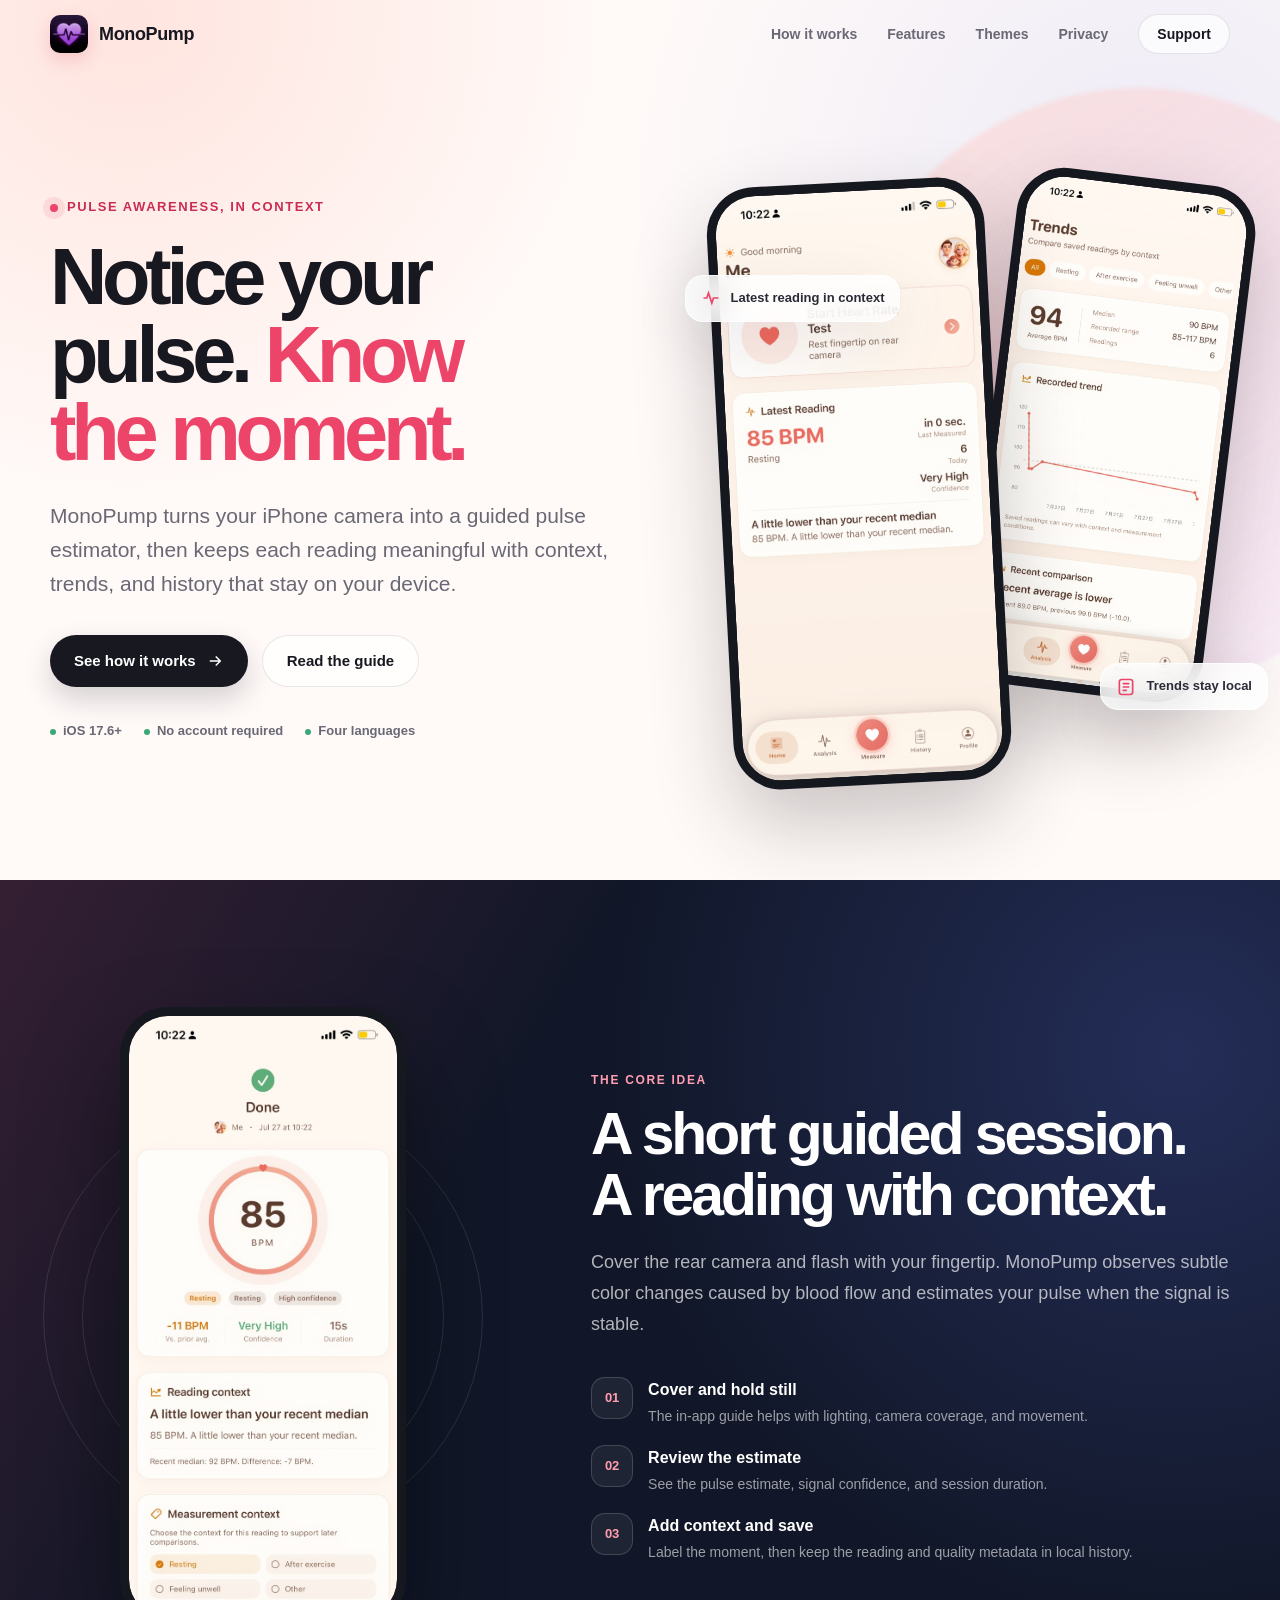
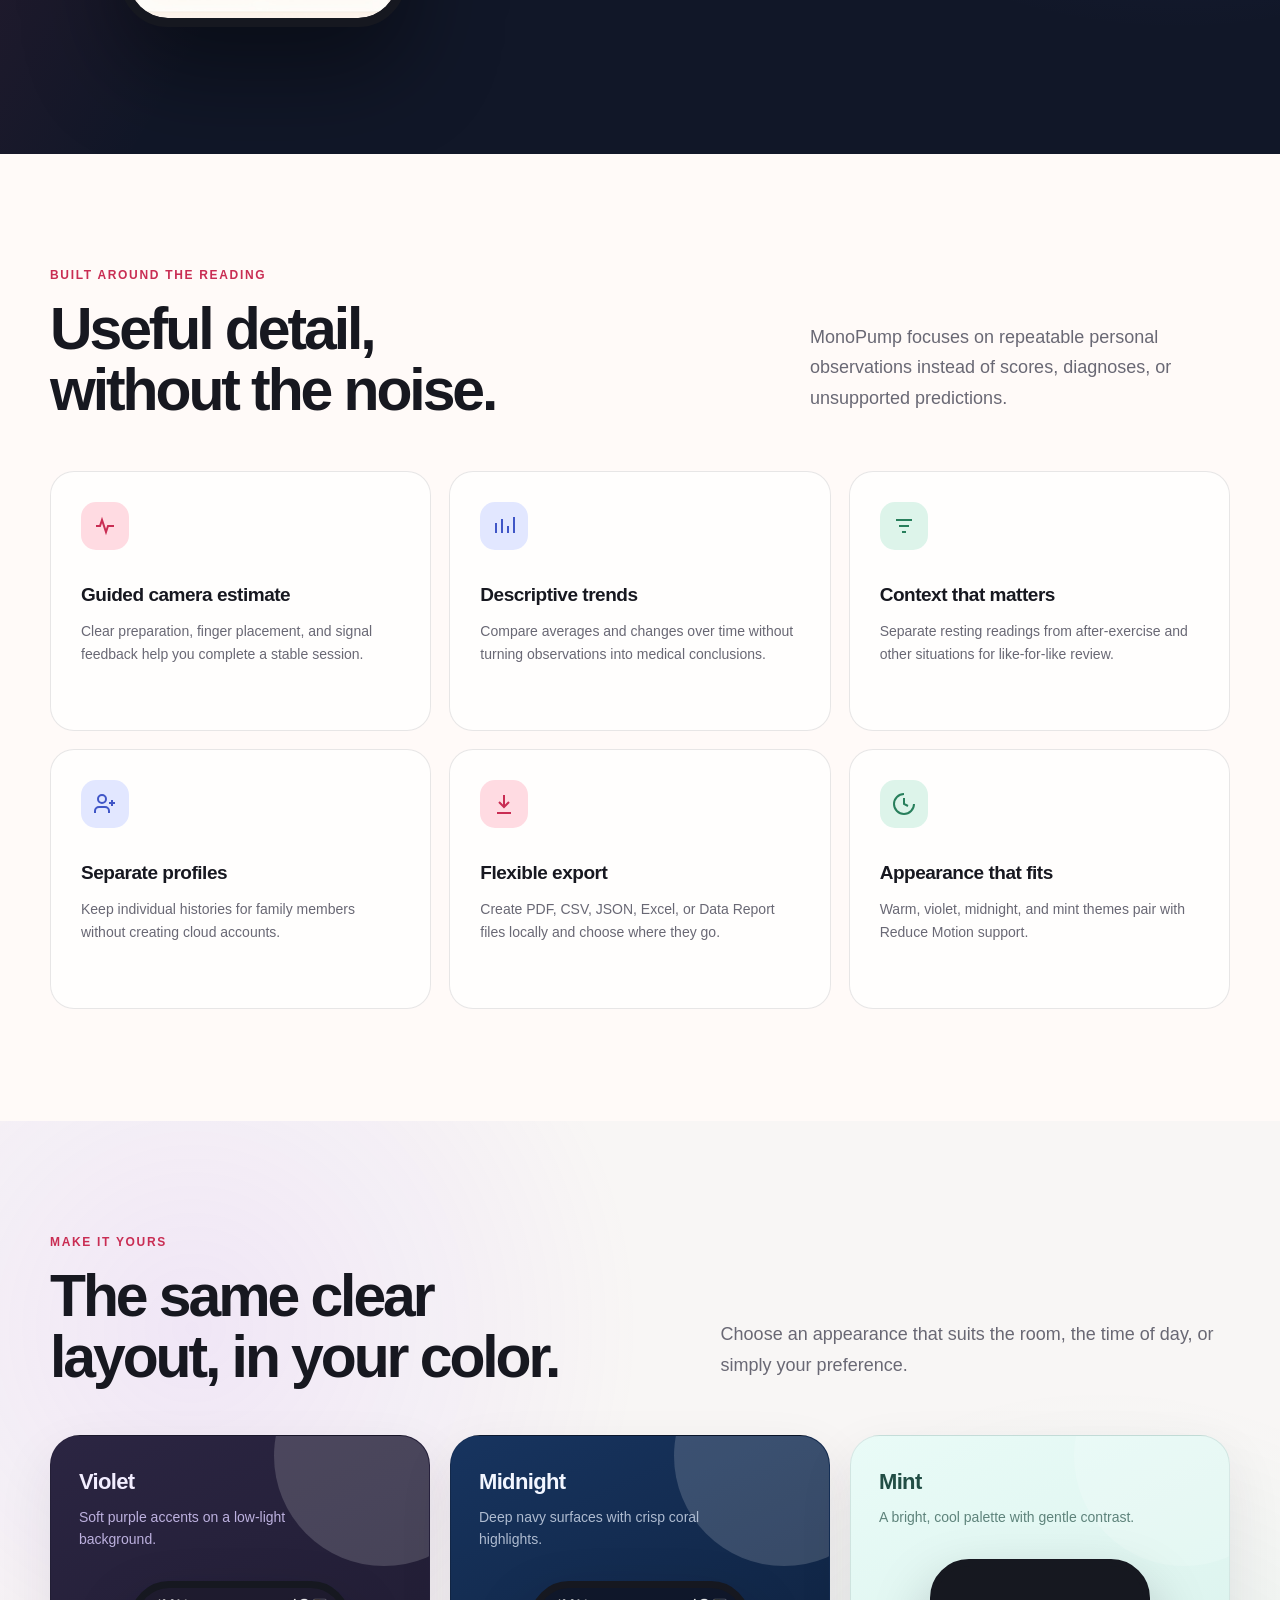
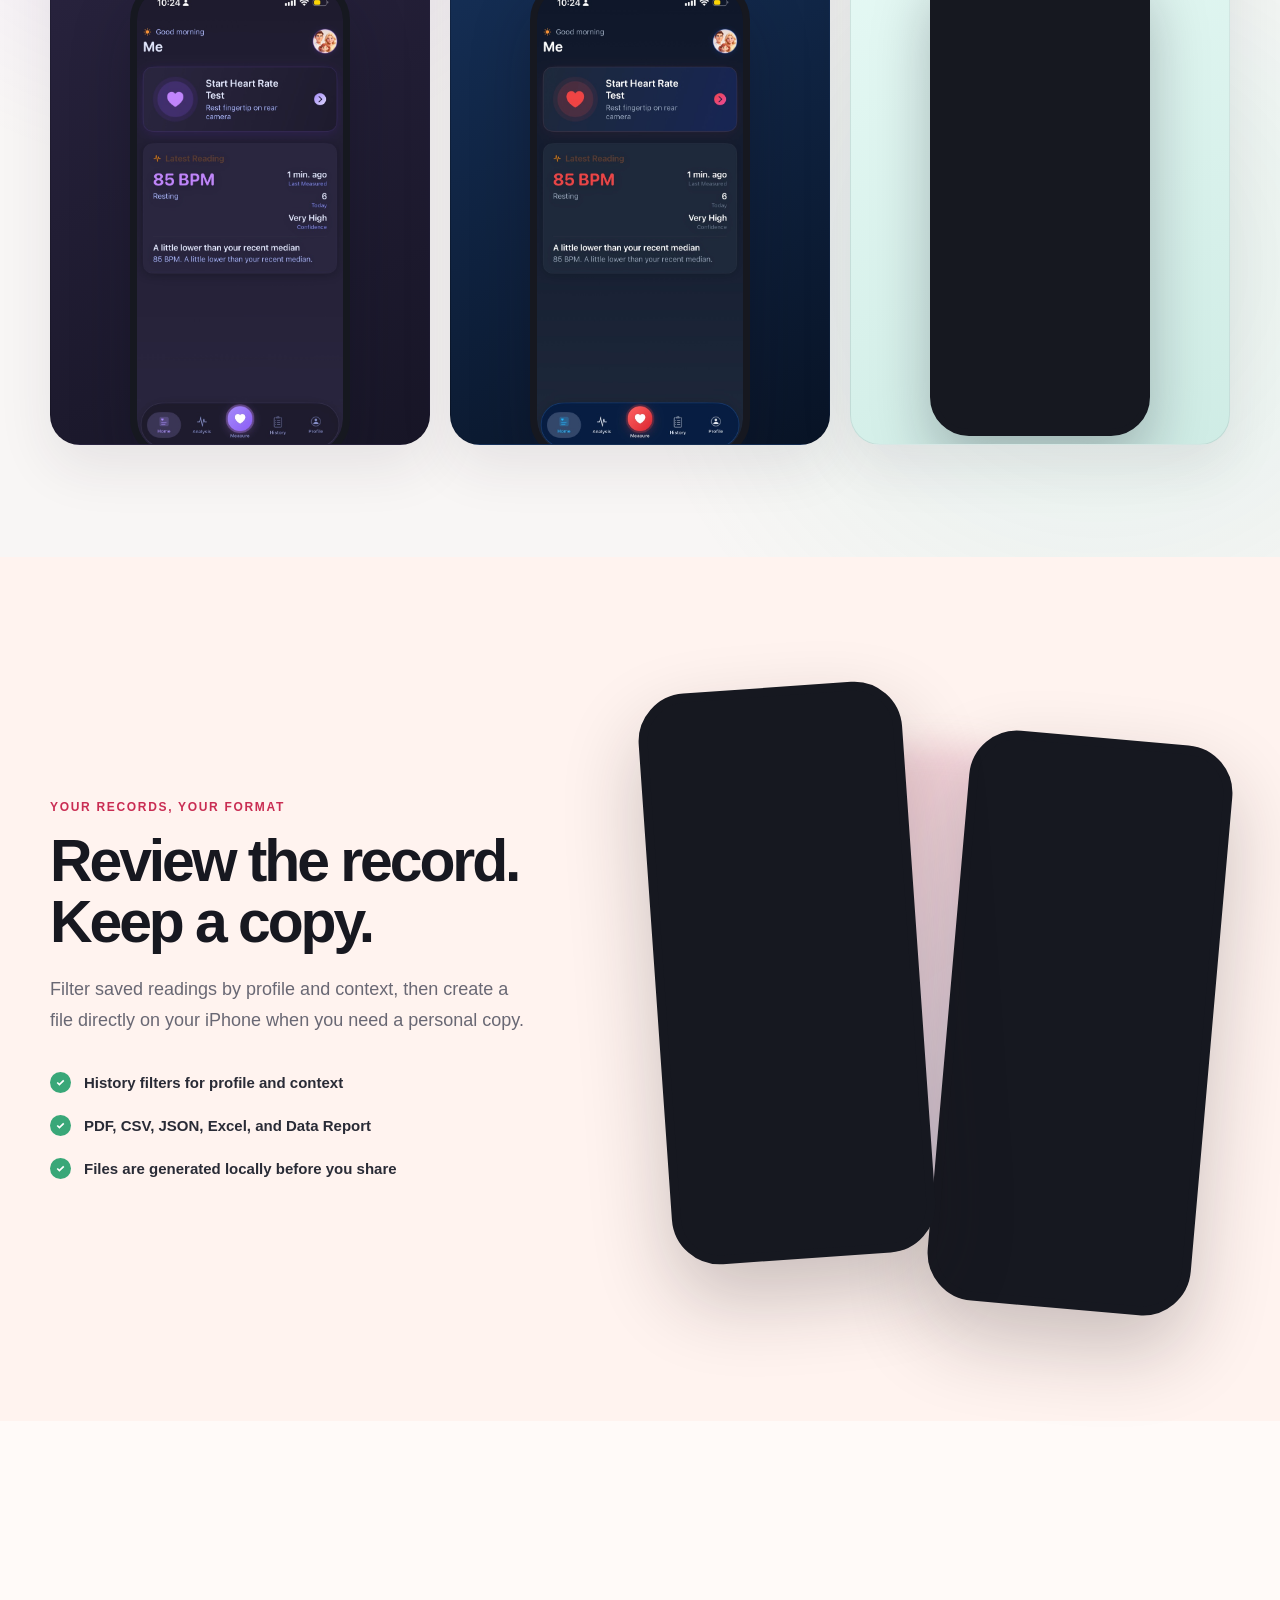
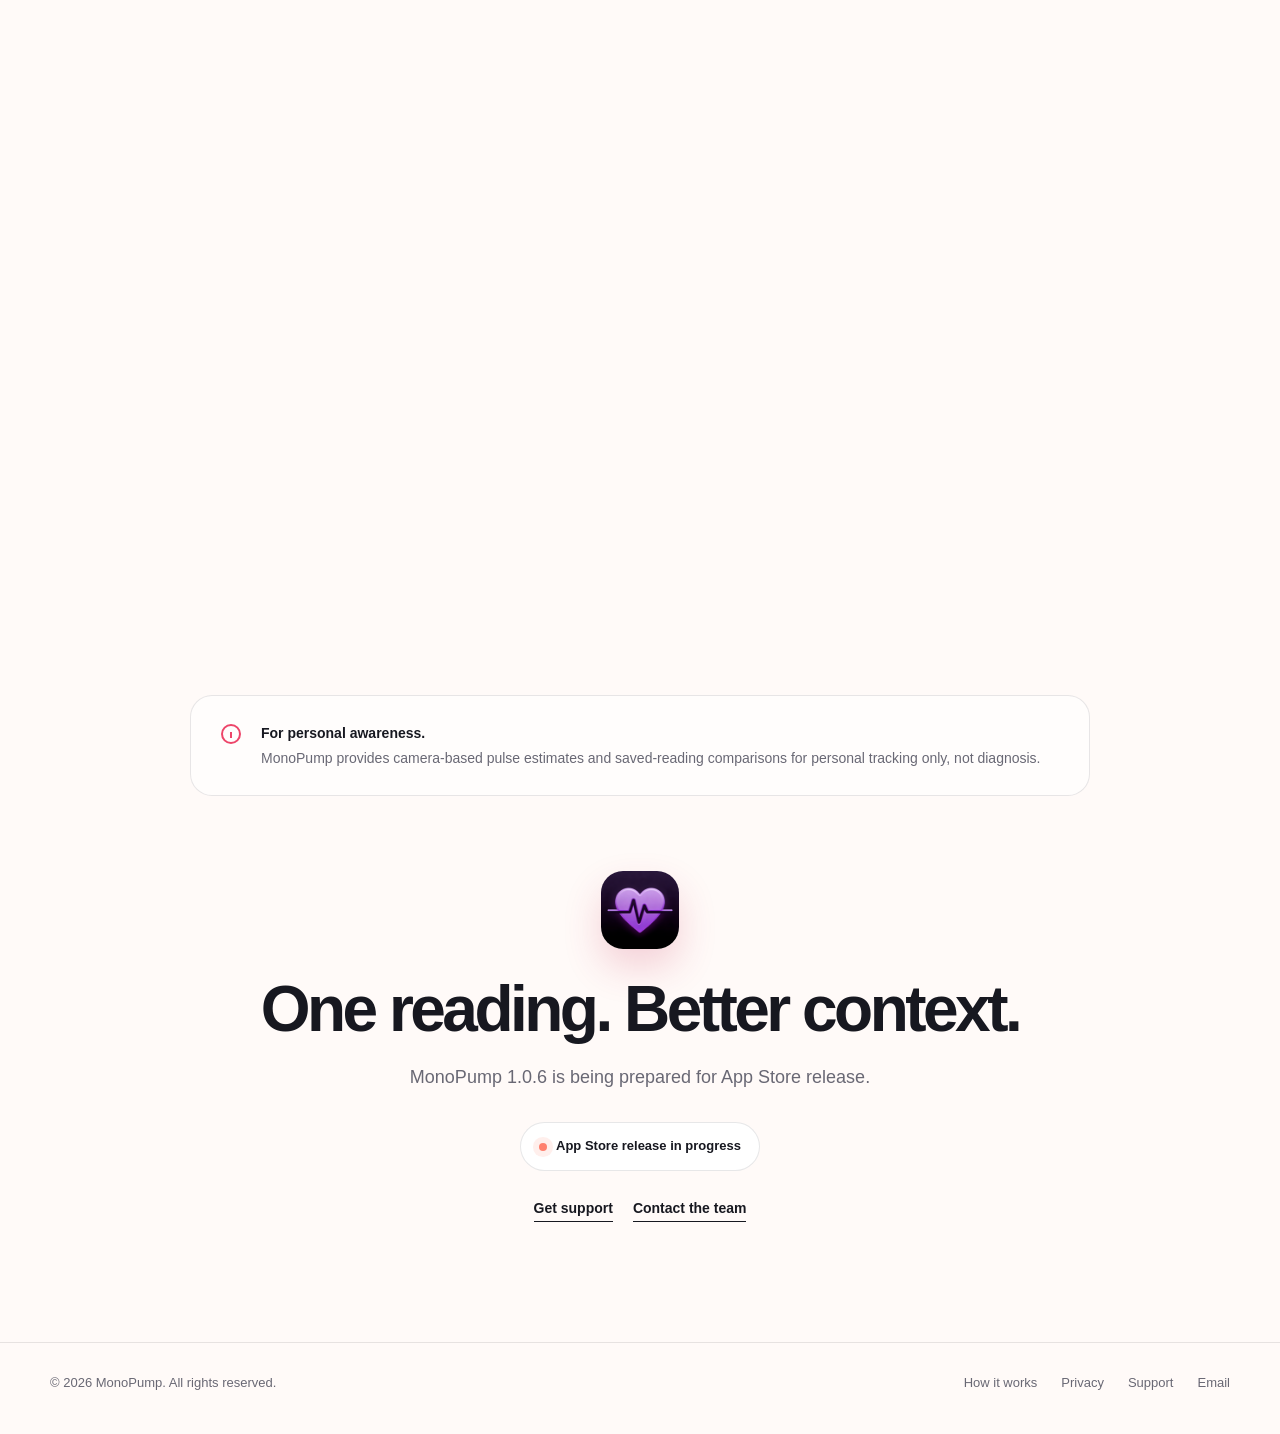
==== index.html @ 412e53d0 "feat: add MonoPump marketing site" ====
<!DOCTYPE html>
<html lang="en" class="no-js">
<head>
    <meta charset="UTF-8">
    <meta name="viewport" content="width=device-width, initial-scale=1.0">
    <meta name="description" content="MonoPump uses the iPhone camera and flash for guided pulse estimates, contextual trends, local history, and private data export.">
    <meta name="theme-color" content="#fff8f5">
    <meta property="og:title" content="MonoPump — Pulse awareness, in context">
    <meta property="og:description" content="A private, camera-based pulse tracker for iPhone.">
    <meta property="og:type" content="website">
    <meta property="og:image" content="assets/images/app-icon.png">
    <link rel="icon" href="assets/images/app-icon.png" type="image/png">
    <link rel="apple-touch-icon" href="assets/images/app-icon.png">
    <title>MonoPump — Camera Pulse Tracker for iPhone</title>
    <script>document.documentElement.classList.replace("no-js", "js");</script>
    <style>
        :root {
            --paper: #fffaf8;
            --paper-warm: #fff3ef;
            --surface: #ffffff;
            --surface-soft: #f8f6f5;
            --ink: #171820;
            --ink-soft: #292b36;
            --muted: #696874;
            --muted-light: #9b98a2;
            --line: rgba(23, 24, 32, 0.1);
            --accent: #ed4569;
            --accent-deep: #c92d53;
            --accent-soft: #ffdbe2;
            --coral: #ff806e;
            --blue: #5f74ee;
            --navy: #111728;
            --navy-soft: #1a2238;
            --green: #39a778;
            --radius-sm: 16px;
            --radius-md: 24px;
            --radius-lg: 38px;
            --shadow-soft: 0 18px 60px rgba(53, 33, 38, 0.1);
            --shadow-phone: 0 36px 80px rgba(35, 24, 31, 0.24);
            --page: min(1180px, calc(100% - 48px));
        }

        * {
            box-sizing: border-box;
            margin: 0;
            padding: 0;
        }

        html {
            scroll-behavior: smooth;
            overflow-x: clip;
        }

        body {
            min-width: 320px;
            color: var(--ink);
            background: var(--paper);
            font-family: -apple-system, BlinkMacSystemFont, "SF Pro Display", "Segoe UI", sans-serif;
            font-size: 17px;
            line-height: 1.6;
            -webkit-font-smoothing: antialiased;
            text-rendering: optimizeLegibility;
            overflow-x: hidden;
        }

        body::before {
            position: fixed;
            z-index: -2;
            inset: 0;
            background:
                radial-gradient(circle at 10% 2%, rgba(255, 179, 165, 0.3), transparent 31rem),
                radial-gradient(circle at 90% 22%, rgba(105, 122, 238, 0.12), transparent 33rem),
                var(--paper);
            content: "";
            pointer-events: none;
        }

        img {
            display: block;
            max-width: 100%;
        }

        a {
            color: inherit;
            text-decoration: none;
        }

        button,
        a {
            -webkit-tap-highlight-color: transparent;
        }

        button {
            color: inherit;
            font: inherit;
        }

        :focus-visible {
            outline: 3px solid rgba(95, 116, 238, 0.55);
            outline-offset: 4px;
        }

        .skip-link {
            position: fixed;
            z-index: 1000;
            top: 12px;
            left: 12px;
            padding: 10px 16px;
            border-radius: 999px;
            color: #ffffff;
            background: var(--navy);
            transform: translateY(-150%);
            transition: transform 180ms ease;
        }

        .skip-link:focus {
            transform: translateY(0);
        }

        .page {
            width: var(--page);
            margin-inline: auto;
        }

        .site-header {
            position: fixed;
            z-index: 100;
            top: 0;
            right: 0;
            left: 0;
            padding: 14px 0;
            border-bottom: 1px solid transparent;
            transition:
                padding 180ms ease,
                border-color 180ms ease,
                background-color 180ms ease,
                box-shadow 180ms ease;
        }

        .site-header.is-scrolled {
            padding: 9px 0;
            border-color: var(--line);
            background: rgba(255, 250, 248, 0.88);
            box-shadow: 0 8px 30px rgba(48, 32, 38, 0.05);
            -webkit-backdrop-filter: blur(18px);
            backdrop-filter: blur(18px);
        }

        .nav-wrap {
            display: flex;
            align-items: center;
            justify-content: space-between;
            gap: 28px;
        }

        .brand {
            display: inline-flex;
            align-items: center;
            gap: 11px;
            font-size: 18px;
            font-weight: 750;
            letter-spacing: -0.02em;
        }

        .brand img {
            width: 38px;
            height: 38px;
            border-radius: 10px;
            box-shadow: 0 7px 18px rgba(205, 47, 84, 0.19);
        }

        .nav-links {
            display: flex;
            align-items: center;
            gap: 30px;
            list-style: none;
        }

        .nav-links a {
            position: relative;
            color: var(--muted);
            font-size: 14px;
            font-weight: 620;
        }

        .nav-links a::after {
            position: absolute;
            right: 0;
            bottom: -6px;
            left: 0;
            height: 2px;
            border-radius: 2px;
            background: var(--accent);
            content: "";
            transform: scaleX(0);
            transition: transform 180ms ease;
        }

        .nav-links a:hover {
            color: var(--ink);
        }

        .nav-links a:hover::after {
            transform: scaleX(1);
        }

        .nav-support {
            display: inline-flex;
            align-items: center;
            min-height: 40px;
            padding: 0 18px;
            border: 1px solid var(--line);
            border-radius: 999px;
            color: var(--ink) !important;
            background: rgba(255, 255, 255, 0.68);
        }

        .nav-support::after {
            display: none;
        }

        .menu-toggle {
            display: none;
            width: 42px;
            height: 42px;
            border: 1px solid var(--line);
            border-radius: 50%;
            background: rgba(255, 255, 255, 0.76);
            cursor: pointer;
        }

        .menu-toggle span,
        .menu-toggle::before,
        .menu-toggle::after {
            display: block;
            width: 18px;
            height: 2px;
            margin: 4px auto;
            border-radius: 2px;
            background: var(--ink);
            content: "";
            transition: transform 180ms ease, opacity 180ms ease;
        }

        .menu-toggle[aria-expanded="true"] span {
            opacity: 0;
        }

        .menu-toggle[aria-expanded="true"]::before {
            transform: translateY(6px) rotate(45deg);
        }

        .menu-toggle[aria-expanded="true"]::after {
            transform: translateY(-6px) rotate(-45deg);
        }

        .hero {
            position: relative;
            overflow: clip;
            min-height: 820px;
            padding: 150px 0 95px;
        }

        .hero::after {
            position: absolute;
            z-index: -1;
            top: 88px;
            right: -160px;
            width: 600px;
            height: 600px;
            border-radius: 50%;
            background: linear-gradient(145deg, rgba(255, 210, 202, 0.56), rgba(239, 213, 255, 0.35));
            filter: blur(2px);
            content: "";
        }

        .hero-grid {
            display: grid;
            grid-template-columns: minmax(0, 1fr) minmax(430px, 0.88fr);
            align-items: center;
            gap: clamp(48px, 7vw, 104px);
        }

        .eyebrow {
            display: inline-flex;
            align-items: center;
            gap: 9px;
            margin-bottom: 20px;
            color: var(--accent-deep);
            font-size: 13px;
            font-weight: 760;
            letter-spacing: 0.12em;
            text-transform: uppercase;
        }

        .eyebrow::before {
            width: 8px;
            height: 8px;
            border-radius: 50%;
            background: var(--accent);
            box-shadow: 0 0 0 7px rgba(237, 69, 105, 0.11);
            content: "";
        }

        h1,
        h2,
        h3 {
            text-wrap: balance;
        }

        h1 {
            max-width: 720px;
            font-size: clamp(54px, 6.2vw, 86px);
            font-weight: 780;
            letter-spacing: -0.066em;
            line-height: 0.98;
        }

        .hero h1 em {
            color: var(--accent);
            font-style: normal;
        }

        .hero-copy {
            max-width: 630px;
            margin-top: 28px;
            color: var(--muted);
            font-size: clamp(18px, 1.7vw, 21px);
            line-height: 1.62;
        }

        .hero-actions {
            display: flex;
            flex-wrap: wrap;
            align-items: center;
            gap: 14px;
            margin-top: 34px;
        }

        .button {
            display: inline-flex;
            align-items: center;
            justify-content: center;
            gap: 10px;
            min-height: 52px;
            padding: 0 24px;
            border-radius: 999px;
            font-size: 15px;
            font-weight: 700;
            transition: transform 180ms ease, box-shadow 180ms ease, background-color 180ms ease;
        }

        .button:hover {
            transform: translateY(-2px);
        }

        .button-primary {
            color: #ffffff;
            background: var(--ink);
            box-shadow: 0 12px 28px rgba(23, 24, 32, 0.18);
        }

        .button-primary:hover {
            box-shadow: 0 16px 34px rgba(23, 24, 32, 0.24);
        }

        .button-secondary {
            border: 1px solid var(--line);
            background: rgba(255, 255, 255, 0.68);
        }

        .button svg {
            width: 18px;
            height: 18px;
        }

        .hero-facts {
            display: flex;
            flex-wrap: wrap;
            gap: 12px 22px;
            margin-top: 34px;
            color: var(--muted);
            font-size: 13px;
            font-weight: 620;
        }

        .hero-facts span {
            display: inline-flex;
            align-items: center;
            gap: 7px;
        }

        .hero-facts span::before {
            width: 6px;
            height: 6px;
            border-radius: 50%;
            background: var(--green);
            content: "";
        }

        .device-stage {
            position: relative;
            min-height: 635px;
        }

        .stage-glow {
            position: absolute;
            top: 110px;
            left: 20px;
            width: 390px;
            height: 390px;
            border-radius: 50%;
            background: radial-gradient(circle, rgba(237, 69, 105, 0.22), rgba(255, 149, 128, 0.04) 65%, transparent 70%);
            filter: blur(7px);
        }

        .phone {
            position: absolute;
            overflow: hidden;
            width: 278px;
            border: 9px solid #161820;
            border-radius: 48px;
            background: #161820;
            box-shadow: var(--shadow-phone);
            aspect-ratio: 645 / 1398;
        }

        .phone img {
            width: 100%;
            height: 100%;
            border-radius: 38px;
            object-fit: cover;
        }

        .phone-back {
            z-index: 1;
            top: 25px;
            right: 0;
            width: 240px;
            transform: rotate(7deg);
        }

        .phone-front {
            z-index: 2;
            bottom: 0;
            left: 0;
            transform: rotate(-3deg);
        }

        .floating-note {
            position: absolute;
            z-index: 3;
            display: flex;
            align-items: center;
            gap: 10px;
            padding: 12px 15px;
            border: 1px solid rgba(255, 255, 255, 0.8);
            border-radius: 18px;
            background: rgba(255, 255, 255, 0.8);
            box-shadow: var(--shadow-soft);
            -webkit-backdrop-filter: blur(16px);
            backdrop-filter: blur(16px);
            color: var(--ink-soft);
            font-size: 13px;
            font-weight: 700;
        }

        .floating-note svg {
            width: 20px;
            height: 20px;
            color: var(--accent);
        }

        .floating-note.note-top {
            top: 125px;
            left: -35px;
        }

        .floating-note.note-bottom {
            right: -38px;
            bottom: 75px;
        }

        .section {
            padding: 112px 0;
        }

        .section-kicker {
            margin-bottom: 13px;
            color: var(--accent-deep);
            font-size: 12px;
            font-weight: 780;
            letter-spacing: 0.14em;
            text-transform: uppercase;
        }

        .section-title {
            max-width: 780px;
            font-size: clamp(39px, 4.6vw, 64px);
            font-weight: 760;
            letter-spacing: -0.052em;
            line-height: 1.04;
        }

        .section-lead {
            max-width: 670px;
            margin-top: 22px;
            color: var(--muted);
            font-size: 18px;
            line-height: 1.7;
        }

        .signal-band {
            position: relative;
            overflow: hidden;
            color: #ffffff;
            background: var(--navy);
        }

        .signal-band::before {
            position: absolute;
            inset: 0;
            background:
                linear-gradient(120deg, rgba(237, 69, 105, 0.16), transparent 36%),
                radial-gradient(circle at 92% 20%, rgba(95, 116, 238, 0.24), transparent 36rem);
            content: "";
        }

        .signal-band .page {
            position: relative;
        }

        .signal-grid {
            display: grid;
            grid-template-columns: 0.8fr 1.2fr;
            align-items: center;
            gap: clamp(48px, 9vw, 125px);
        }

        .signal-visual {
            position: relative;
            display: grid;
            min-height: 650px;
            place-items: center;
        }

        .signal-ring,
        .signal-ring::before,
        .signal-ring::after {
            position: absolute;
            border: 1px solid rgba(255, 255, 255, 0.11);
            border-radius: 50%;
            content: "";
        }

        .signal-ring {
            width: 440px;
            height: 440px;
        }

        .signal-ring::before {
            inset: 38px;
        }

        .signal-ring::after {
            inset: 86px;
        }

        .signal-visual .phone {
            position: relative;
            z-index: 2;
            width: 286px;
            box-shadow: 0 44px 95px rgba(0, 0, 0, 0.42);
        }

        .signal-copy .section-kicker {
            color: #ff9eae;
        }

        .signal-copy .section-title {
            max-width: 650px;
        }

        .signal-copy .section-lead {
            color: rgba(255, 255, 255, 0.68);
        }

        .instruction-list {
            display: grid;
            gap: 18px;
            margin-top: 38px;
            list-style: none;
        }

        .instruction-list li {
            display: grid;
            grid-template-columns: 42px 1fr;
            align-items: start;
            gap: 15px;
        }

        .step-number {
            display: grid;
            width: 42px;
            height: 42px;
            border: 1px solid rgba(255, 255, 255, 0.16);
            border-radius: 14px;
            place-items: center;
            color: #ff9eae;
            background: rgba(255, 255, 255, 0.06);
            font-size: 13px;
            font-weight: 780;
        }

        .instruction-list strong {
            display: block;
            margin-bottom: 2px;
            font-size: 16px;
        }

        .instruction-list p {
            color: rgba(255, 255, 255, 0.59);
            font-size: 14px;
        }

        .feature-heading {
            display: flex;
            align-items: end;
            justify-content: space-between;
            gap: 36px;
            margin-bottom: 50px;
        }

        .feature-heading .section-lead {
            max-width: 420px;
            margin: 0 0 7px;
        }

        .feature-grid {
            display: grid;
            grid-template-columns: repeat(3, 1fr);
            gap: 18px;
        }

        .feature-card {
            min-height: 260px;
            padding: 30px;
            border: 1px solid var(--line);
            border-radius: var(--radius-md);
            background: rgba(255, 255, 255, 0.72);
            transition: transform 200ms ease, box-shadow 200ms ease, border-color 200ms ease;
        }

        .feature-card:hover {
            border-color: rgba(237, 69, 105, 0.2);
            box-shadow: var(--shadow-soft);
            transform: translateY(-5px);
        }

        .feature-icon {
            display: grid;
            width: 48px;
            height: 48px;
            margin-bottom: 30px;
            border-radius: 15px;
            place-items: center;
            color: var(--accent-deep);
            background: var(--accent-soft);
        }

        .feature-card:nth-child(2n) .feature-icon {
            color: #4056c7;
            background: #e2e7ff;
        }

        .feature-card:nth-child(3n) .feature-icon {
            color: #287f5c;
            background: #ddf4ea;
        }

        .feature-icon svg {
            width: 24px;
            height: 24px;
        }

        .feature-card h3 {
            font-size: 19px;
            letter-spacing: -0.025em;
        }

        .feature-card p {
            margin-top: 10px;
            color: var(--muted);
            font-size: 14px;
            line-height: 1.65;
        }

        .theme-section {
            position: relative;
            overflow: hidden;
            background:
                radial-gradient(circle at 15% 20%, rgba(184, 123, 255, 0.13), transparent 28rem),
                radial-gradient(circle at 86% 72%, rgba(70, 196, 164, 0.12), transparent 30rem),
                var(--surface-soft);
        }

        .theme-heading {
            display: grid;
            grid-template-columns: minmax(0, 1.1fr) minmax(320px, 0.9fr);
            align-items: end;
            gap: 48px;
            margin-bottom: 48px;
        }

        .theme-heading .section-lead {
            margin: 0 0 7px;
        }

        .theme-grid {
            display: grid;
            grid-template-columns: repeat(3, minmax(0, 1fr));
            gap: 20px;
        }

        .theme-card {
            position: relative;
            overflow: hidden;
            min-height: 610px;
            padding: 28px 28px 0;
            border: 1px solid rgba(23, 24, 32, 0.08);
            border-radius: 30px;
            box-shadow: 0 22px 55px rgba(43, 34, 55, 0.09);
        }

        .theme-card::before {
            position: absolute;
            top: -90px;
            right: -65px;
            width: 220px;
            height: 220px;
            border-radius: 50%;
            background: rgba(255, 255, 255, 0.16);
            content: "";
        }

        .theme-card-copy {
            position: relative;
            z-index: 2;
        }

        .theme-card h3 {
            font-size: 22px;
            letter-spacing: -0.03em;
        }

        .theme-card p {
            max-width: 280px;
            margin-top: 8px;
            font-size: 14px;
            line-height: 1.55;
        }

        .theme-card .phone {
            position: relative;
            z-index: 1;
            width: min(100%, 220px);
            margin: 30px auto -98px;
            border-width: 7px;
            border-radius: 39px;
            box-shadow: 0 28px 58px rgba(15, 17, 30, 0.26);
            transform: none;
        }

        .theme-card .phone img {
            border-radius: 31px;
        }

        .theme-violet {
            color: #f2edff;
            background: linear-gradient(155deg, #2b2542, #181627);
        }

        .theme-violet p {
            color: #bdb1df;
        }

        .theme-midnight {
            color: #f2f6ff;
            background: linear-gradient(155deg, #17345f, #091426);
        }

        .theme-midnight p {
            color: #aebbd0;
        }

        .theme-mint {
            color: #224e45;
            background: linear-gradient(155deg, #e9fbf7, #cfece5);
        }

        .theme-mint p {
            color: #5e837b;
        }

        .data-section {
            background: var(--paper-warm);
        }

        .data-grid {
            display: grid;
            grid-template-columns: minmax(0, 0.9fr) minmax(500px, 1.1fr);
            align-items: center;
            gap: clamp(50px, 8vw, 110px);
        }

        .data-points {
            display: grid;
            gap: 19px;
            margin-top: 35px;
            list-style: none;
        }

        .data-points li {
            display: flex;
            align-items: center;
            gap: 13px;
            color: var(--ink-soft);
            font-size: 15px;
            font-weight: 650;
        }

        .data-points svg {
            width: 21px;
            height: 21px;
            padding: 4px;
            border-radius: 50%;
            color: #ffffff;
            background: var(--green);
        }

        .data-devices {
            position: relative;
            min-height: 640px;
        }

        .data-devices::before {
            position: absolute;
            top: 12%;
            left: 14%;
            width: 72%;
            height: 72%;
            border-radius: 50%;
            background: linear-gradient(145deg, rgba(237, 69, 105, 0.18), rgba(95, 116, 238, 0.17));
            filter: blur(16px);
            content: "";
        }

        .data-devices .phone:first-child {
            z-index: 2;
            top: 18px;
            left: 18px;
            width: 264px;
            transform: rotate(-4deg);
        }

        .data-devices .phone:last-child {
            z-index: 1;
            right: 18px;
            bottom: 0;
            width: 264px;
            transform: rotate(5deg);
        }

        .privacy-card {
            position: relative;
            overflow: hidden;
            padding: clamp(44px, 7vw, 86px);
            border-radius: var(--radius-lg);
            color: #ffffff;
            background: var(--navy);
        }

        .privacy-card::before {
            position: absolute;
            top: -170px;
            right: -110px;
            width: 440px;
            height: 440px;
            border: 1px solid rgba(255, 255, 255, 0.1);
            border-radius: 50%;
            box-shadow:
                0 0 0 60px rgba(255, 255, 255, 0.025),
                0 0 0 120px rgba(255, 255, 255, 0.018);
            content: "";
        }

        .privacy-top {
            position: relative;
            display: grid;
            grid-template-columns: 1.1fr 0.9fr;
            align-items: end;
            gap: 48px;
        }

        .privacy-card .section-kicker {
            color: #ff9eae;
        }

        .privacy-card .section-title {
            max-width: 620px;
        }

        .privacy-top > p {
            color: rgba(255, 255, 255, 0.65);
            font-size: 17px;
        }

        .privacy-grid {
            position: relative;
            display: grid;
            grid-template-columns: repeat(4, 1fr);
            gap: 1px;
            margin-top: 60px;
            overflow: hidden;
            border: 1px solid rgba(255, 255, 255, 0.1);
            border-radius: 22px;
            background: rgba(255, 255, 255, 0.1);
        }

        .privacy-item {
            min-height: 185px;
            padding: 25px;
            background: var(--navy-soft);
        }

        .privacy-item svg {
            width: 26px;
            height: 26px;
            margin-bottom: 29px;
            color: #ff9eae;
        }

        .privacy-item strong {
            display: block;
            font-size: 15px;
        }

        .privacy-item span {
            display: block;
            margin-top: 7px;
            color: rgba(255, 255, 255, 0.54);
            font-size: 13px;
            line-height: 1.55;
        }

        .privacy-link {
            position: relative;
            display: inline-flex;
            align-items: center;
            gap: 8px;
            margin-top: 32px;
            color: #ffffff;
            font-size: 14px;
            font-weight: 700;
        }

        .privacy-link span {
            transition: transform 180ms ease;
        }

        .privacy-link:hover span {
            transform: translateX(4px);
        }

        .disclaimer {
            display: grid;
            grid-template-columns: auto 1fr;
            gap: 18px;
            max-width: 900px;
            margin: 0 auto;
            padding: 26px 28px;
            border: 1px solid var(--line);
            border-radius: 22px;
            color: var(--muted);
            background: rgba(255, 255, 255, 0.62);
            font-size: 14px;
        }

        .disclaimer svg {
            width: 24px;
            height: 24px;
            color: var(--accent);
        }

        .disclaimer strong {
            display: block;
            margin-bottom: 3px;
            color: var(--ink);
        }

        .closing {
            padding: 75px 0 120px;
            text-align: center;
        }

        .closing-icon {
            width: 78px;
            height: 78px;
            margin: 0 auto 28px;
            border-radius: 22px;
            box-shadow: 0 18px 38px rgba(202, 45, 83, 0.2);
        }

        .closing h2 {
            font-size: clamp(42px, 5vw, 68px);
            letter-spacing: -0.055em;
            line-height: 1;
        }

        .closing p {
            max-width: 560px;
            margin: 22px auto 0;
            color: var(--muted);
            font-size: 18px;
        }

        .release-status {
            display: inline-flex;
            align-items: center;
            gap: 9px;
            margin-top: 30px;
            padding: 13px 18px;
            border: 1px solid var(--line);
            border-radius: 999px;
            background: #ffffff;
            font-size: 13px;
            font-weight: 700;
        }

        .release-status::before {
            width: 8px;
            height: 8px;
            border-radius: 50%;
            background: var(--coral);
            box-shadow: 0 0 0 6px rgba(255, 128, 110, 0.13);
            content: "";
        }

        .closing-links {
            display: flex;
            justify-content: center;
            gap: 20px;
            margin-top: 26px;
            font-size: 14px;
            font-weight: 700;
        }

        .closing-links a {
            padding-bottom: 2px;
            border-bottom: 1px solid currentColor;
        }

        footer {
            padding: 30px 0 40px;
            border-top: 1px solid var(--line);
        }

        .footer-wrap {
            display: flex;
            align-items: center;
            justify-content: space-between;
            gap: 30px;
            color: var(--muted);
            font-size: 13px;
        }

        .footer-links {
            display: flex;
            flex-wrap: wrap;
            gap: 24px;
        }

        .footer-links a:hover {
            color: var(--ink);
        }

        .js [data-reveal] {
            opacity: 0;
            transform: translateY(24px);
            transition: opacity 650ms ease, transform 650ms ease;
        }

        .js [data-reveal].is-visible {
            opacity: 1;
            transform: translateY(0);
        }

        @media (max-width: 1050px) {
            .hero {
                padding-top: 132px;
            }

            .hero-grid {
                grid-template-columns: minmax(0, 1fr) 390px;
                gap: 45px;
            }

            .device-stage {
                min-height: 580px;
            }

            .phone-front {
                width: 248px;
            }

            .phone-back {
                width: 216px;
            }

            .floating-note.note-bottom {
                right: -5px;
            }

            .signal-grid {
                gap: 55px;
            }

            .feature-grid {
                grid-template-columns: repeat(2, 1fr);
            }

            .privacy-grid {
                grid-template-columns: repeat(2, 1fr);
            }

            .theme-card {
                min-height: 580px;
                padding-inline: 22px;
            }
        }

        @media (max-width: 800px) {
            :root {
                --page: min(100% - 32px, 680px);
            }

            .site-header {
                padding: 10px 0;
            }

            .menu-toggle {
                display: block;
            }

            .nav-links {
                position: absolute;
                top: calc(100% + 2px);
                right: 16px;
                left: 16px;
                display: grid;
                gap: 3px;
                padding: 12px;
                border: 1px solid var(--line);
                border-radius: 20px;
                background: rgba(255, 250, 248, 0.97);
                box-shadow: var(--shadow-soft);
                -webkit-backdrop-filter: blur(18px);
                backdrop-filter: blur(18px);
                opacity: 0;
                pointer-events: none;
                transform: translateY(-10px);
                transition: opacity 180ms ease, transform 180ms ease;
            }

            .nav-links.is-open {
                opacity: 1;
                pointer-events: auto;
                transform: translateY(0);
            }

            .nav-links a {
                display: block;
                padding: 10px 12px;
                border-radius: 12px;
            }

            .nav-links a:hover {
                background: var(--surface);
            }

            .nav-links a::after {
                display: none;
            }

            .nav-support {
                margin-top: 3px;
                background: var(--surface);
            }

            .hero {
                min-height: auto;
                padding: 128px 0 78px;
                text-align: center;
            }

            .hero-grid,
            .signal-grid,
            .data-grid,
            .privacy-top,
            .theme-heading {
                grid-template-columns: 1fr;
            }

            .hero-copy {
                margin-inline: auto;
            }

            .hero-actions,
            .hero-facts {
                justify-content: center;
            }

            .device-stage {
                width: min(100%, 470px);
                min-height: 615px;
                margin: 30px auto 0;
            }

            .floating-note.note-top {
                left: 0;
            }

            .section {
                padding: 84px 0;
            }

            .signal-grid {
                gap: 45px;
            }

            .signal-visual {
                min-height: 600px;
            }

            .signal-copy {
                padding-bottom: 20px;
            }

            .feature-heading {
                display: block;
            }

            .feature-heading .section-lead {
                margin-top: 20px;
            }

            .theme-grid {
                grid-template-columns: repeat(2, minmax(0, 1fr));
            }

            .theme-card:last-child {
                grid-column: 1 / -1;
            }

            .data-grid {
                gap: 25px;
            }

            .data-devices {
                width: min(100%, 560px);
                margin-inline: auto;
            }

            .privacy-top {
                align-items: start;
            }
        }

        @media (max-width: 560px) {
            body {
                font-size: 16px;
            }

            .brand img {
                width: 35px;
                height: 35px;
            }

            h1 {
                font-size: clamp(48px, 15vw, 66px);
            }

            .hero-copy {
                font-size: 17px;
            }

            .hero-actions {
                display: grid;
            }

            .button {
                width: 100%;
            }

            .hero-facts {
                display: grid;
                justify-content: start;
                width: max-content;
                margin-inline: auto;
                text-align: left;
            }

            .device-stage {
                min-height: 510px;
            }

            .phone-front {
                width: 218px;
            }

            .phone-back {
                top: 6px;
                width: 185px;
            }

            .floating-note {
                padding: 10px 12px;
                font-size: 11px;
            }

            .floating-note.note-top {
                top: 72px;
            }

            .floating-note.note-bottom {
                right: 0;
                bottom: 48px;
            }

            .section-title {
                font-size: 40px;
            }

            .signal-visual {
                min-height: 530px;
            }

            .signal-ring {
                width: 340px;
                height: 340px;
            }

            .signal-visual .phone {
                width: 235px;
            }

            .feature-grid {
                grid-template-columns: 1fr;
            }

            .feature-card {
                min-height: 230px;
            }

            .theme-grid {
                grid-template-columns: none;
                grid-auto-columns: minmax(235px, 78vw);
                grid-auto-flow: column;
                gap: 14px;
                margin-inline: -16px;
                overflow-x: auto;
                padding: 0 16px 18px;
                scroll-snap-type: x mandatory;
                overscroll-behavior-inline: contain;
            }

            .theme-card,
            .theme-card:last-child {
                grid-column: auto;
                min-height: 560px;
                scroll-snap-align: center;
            }

            .data-devices {
                min-height: 510px;
            }

            .data-devices .phone:first-child,
            .data-devices .phone:last-child {
                width: 205px;
            }

            .data-devices .phone:first-child {
                left: 0;
            }

            .data-devices .phone:last-child {
                right: 0;
            }

            .privacy-card {
                padding: 39px 24px;
                border-radius: 28px;
            }

            .privacy-grid {
                grid-template-columns: 1fr;
            }

            .privacy-item {
                min-height: 160px;
            }

            .disclaimer {
                grid-template-columns: 1fr;
            }

            .closing-links,
            .footer-wrap {
                flex-direction: column;
            }

            .footer-wrap {
                align-items: flex-start;
            }
        }

        @media (prefers-reduced-motion: reduce) {
            html {
                scroll-behavior: auto;
            }

            *,
            *::before,
            *::after {
                scroll-behavior: auto !important;
                transition-duration: 0.01ms !important;
                animation-duration: 0.01ms !important;
                animation-iteration-count: 1 !important;
            }

            .js [data-reveal] {
                opacity: 1;
                transform: none;
            }
        }
    </style>
    <script type="application/ld+json">
    {
        "@context": "https://schema.org",
        "@type": "SoftwareApplication",
        "name": "MonoPump",
        "applicationCategory": "HealthApplication",
        "operatingSystem": "iOS 17.6 or later",
        "softwareVersion": "1.0.6",
        "description": "A camera-based pulse tracker with contextual trends and local data storage."
    }
    </script>
</head>
<body>
    <a class="skip-link" href="#main">Skip to content</a>

    <header class="site-header" id="site-header">
        <nav class="page nav-wrap" aria-label="Primary navigation">
            <a class="brand" href="#top" aria-label="MonoPump home">
                <img src="assets/images/app-icon.png" alt="" width="180" height="180">
                <span>MonoPump</span>
            </a>
            <button class="menu-toggle" type="button" aria-label="Open navigation" aria-expanded="false" aria-controls="nav-links">
                <span></span>
            </button>
            <ul class="nav-links" id="nav-links">
                <li><a href="#how-it-works">How it works</a></li>
                <li><a href="#features">Features</a></li>
                <li><a href="#themes">Themes</a></li>
                <li><a href="#privacy">Privacy</a></li>
                <li><a class="nav-support" href="support.html">Support</a></li>
            </ul>
        </nav>
    </header>

    <main id="main">
        <section class="hero" id="top">
            <div class="page hero-grid">
                <div data-reveal>
                    <p class="eyebrow">Pulse awareness, in context</p>
                    <h1>Notice your pulse. <em>Know the moment.</em></h1>
                    <p class="hero-copy">
                        MonoPump turns your iPhone camera into a guided pulse estimator, then keeps each reading meaningful with context, trends, and history that stay on your device.
                    </p>
                    <div class="hero-actions">
                        <a class="button button-primary" href="#how-it-works">
                            See how it works
                            <svg viewBox="0 0 24 24" fill="none" stroke="currentColor" stroke-width="2" aria-hidden="true">
                                <path d="M5 12h14M13 6l6 6-6 6"/>
                            </svg>
                        </a>
                        <a class="button button-secondary" href="support.html">Read the guide</a>
                    </div>
                    <div class="hero-facts" aria-label="Product facts">
                        <span>iOS 17.6+</span>
                        <span>No account required</span>
                        <span>Four languages</span>
                    </div>
                </div>

                <div class="device-stage" aria-label="MonoPump app screens" data-reveal>
                    <div class="stage-glow" aria-hidden="true"></div>
                    <div class="phone phone-back">
                        <img src="assets/images/trends.jpg" alt="MonoPump trends screen comparing saved readings by context" width="645" height="1398" decoding="async">
                    </div>
                    <div class="phone phone-front">
                        <img src="assets/images/home.jpg" alt="MonoPump home screen showing the latest saved pulse reading and context" width="645" height="1398" fetchpriority="high">
                    </div>
                    <div class="floating-note note-top">
                        <svg viewBox="0 0 24 24" fill="none" stroke="currentColor" stroke-width="2" aria-hidden="true">
                            <path d="M3 12h4l2-6 4 12 2-6h6"/>
                        </svg>
                        Latest reading in context
                    </div>
                    <div class="floating-note note-bottom">
                        <svg viewBox="0 0 24 24" fill="none" stroke="currentColor" stroke-width="2" aria-hidden="true">
                            <rect x="4" y="3" width="16" height="18" rx="3"/>
                            <path d="M8 8h8M8 12h8M8 16h5"/>
                        </svg>
                        Trends stay local
                    </div>
                </div>
            </div>
        </section>

        <section class="section signal-band" id="how-it-works">
            <div class="page signal-grid">
                <div class="signal-visual" data-reveal>
                    <div class="signal-ring" aria-hidden="true"></div>
                    <div class="phone">
                        <img src="assets/images/result.jpg" alt="MonoPump result screen with pulse estimate, confidence, duration, and reading context" width="645" height="1398" loading="lazy" decoding="async">
                    </div>
                </div>
                <div class="signal-copy" data-reveal>
                    <p class="section-kicker">The core idea</p>
                    <h2 class="section-title">A short guided session. A reading with context.</h2>
                    <p class="section-lead">
                        Cover the rear camera and flash with your fingertip. MonoPump observes subtle color changes caused by blood flow and estimates your pulse when the signal is stable.
                    </p>
                    <ol class="instruction-list">
                        <li>
                            <span class="step-number">01</span>
                            <div>
                                <strong>Cover and hold still</strong>
                                <p>The in-app guide helps with lighting, camera coverage, and movement.</p>
                            </div>
                        </li>
                        <li>
                            <span class="step-number">02</span>
                            <div>
                                <strong>Review the estimate</strong>
                                <p>See the pulse estimate, signal confidence, and session duration.</p>
                            </div>
                        </li>
                        <li>
                            <span class="step-number">03</span>
                            <div>
                                <strong>Add context and save</strong>
                                <p>Label the moment, then keep the reading and quality metadata in local history.</p>
                            </div>
                        </li>
                    </ol>
                </div>
            </div>
        </section>

        <section class="section" id="features">
            <div class="page">
                <div class="feature-heading" data-reveal>
                    <div>
                        <p class="section-kicker">Built around the reading</p>
                        <h2 class="section-title">Useful detail, without the noise.</h2>
                    </div>
                    <p class="section-lead">
                        MonoPump focuses on repeatable personal observations instead of scores, diagnoses, or unsupported predictions.
                    </p>
                </div>

                <div class="feature-grid">
                    <article class="feature-card" data-reveal>
                        <span class="feature-icon">
                            <svg viewBox="0 0 24 24" fill="none" stroke="currentColor" stroke-width="2" aria-hidden="true">
                                <path d="M3 12h4l2-6 4 12 2-6h6"/>
                            </svg>
                        </span>
                        <h3>Guided camera estimate</h3>
                        <p>Clear preparation, finger placement, and signal feedback help you complete a stable session.</p>
                    </article>
                    <article class="feature-card" data-reveal>
                        <span class="feature-icon">
                            <svg viewBox="0 0 24 24" fill="none" stroke="currentColor" stroke-width="2" aria-hidden="true">
                                <path d="M4 19V9M10 19V5M16 19v-7M22 19V3"/>
                            </svg>
                        </span>
                        <h3>Descriptive trends</h3>
                        <p>Compare averages and changes over time without turning observations into medical conclusions.</p>
                    </article>
                    <article class="feature-card" data-reveal>
                        <span class="feature-icon">
                            <svg viewBox="0 0 24 24" fill="none" stroke="currentColor" stroke-width="2" aria-hidden="true">
                                <path d="M4 6h16M7 12h10M10 18h4"/>
                            </svg>
                        </span>
                        <h3>Context that matters</h3>
                        <p>Separate resting readings from after-exercise and other situations for like-for-like review.</p>
                    </article>
                    <article class="feature-card" data-reveal>
                        <span class="feature-icon">
                            <svg viewBox="0 0 24 24" fill="none" stroke="currentColor" stroke-width="2" aria-hidden="true">
                                <path d="M16 21v-2a4 4 0 0 0-4-4H6a4 4 0 0 0-4 4v2"/>
                                <circle cx="9" cy="7" r="4"/>
                                <path d="M19 8v6M16 11h6"/>
                            </svg>
                        </span>
                        <h3>Separate profiles</h3>
                        <p>Keep individual histories for family members without creating cloud accounts.</p>
                    </article>
                    <article class="feature-card" data-reveal>
                        <span class="feature-icon">
                            <svg viewBox="0 0 24 24" fill="none" stroke="currentColor" stroke-width="2" aria-hidden="true">
                                <path d="M12 3v12M7 10l5 5 5-5"/>
                                <path d="M5 21h14"/>
                            </svg>
                        </span>
                        <h3>Flexible export</h3>
                        <p>Create PDF, CSV, JSON, Excel, or Data Report files locally and choose where they go.</p>
                    </article>
                    <article class="feature-card" data-reveal>
                        <span class="feature-icon">
                            <svg viewBox="0 0 24 24" fill="none" stroke="currentColor" stroke-width="2" aria-hidden="true">
                                <path d="M12 2a10 10 0 1 0 10 10"/>
                                <path d="M12 6v6l4 2"/>
                            </svg>
                        </span>
                        <h3>Appearance that fits</h3>
                        <p>Warm, violet, midnight, and mint themes pair with Reduce Motion support.</p>
                    </article>
                </div>
            </div>
        </section>

        <section class="section theme-section" id="themes">
            <div class="page">
                <div class="theme-heading" data-reveal>
                    <div>
                        <p class="section-kicker">Make it yours</p>
                        <h2 class="section-title">The same clear layout, in your color.</h2>
                    </div>
                    <p class="section-lead">
                        Choose an appearance that suits the room, the time of day, or simply your preference.
                    </p>
                </div>

                <div class="theme-grid" aria-label="MonoPump appearance themes">
                    <article class="theme-card theme-violet" data-reveal>
                        <div class="theme-card-copy">
                            <h3>Violet</h3>
                            <p>Soft purple accents on a low-light background.</p>
                        </div>
                        <div class="phone">
                            <img src="assets/images/theme-violet.jpg" alt="MonoPump home screen in the violet theme" width="645" height="1398" loading="lazy" decoding="async">
                        </div>
                    </article>
                    <article class="theme-card theme-midnight" data-reveal>
                        <div class="theme-card-copy">
                            <h3>Midnight</h3>
                            <p>Deep navy surfaces with crisp coral highlights.</p>
                        </div>
                        <div class="phone">
                            <img src="assets/images/theme-midnight.jpg" alt="MonoPump home screen in the midnight theme" width="645" height="1398" loading="lazy" decoding="async">
                        </div>
                    </article>
                    <article class="theme-card theme-mint" data-reveal>
                        <div class="theme-card-copy">
                            <h3>Mint</h3>
                            <p>A bright, cool palette with gentle contrast.</p>
                        </div>
                        <div class="phone">
                            <img src="assets/images/theme-mint.jpg" alt="MonoPump home screen in the mint theme" width="645" height="1398" loading="lazy" decoding="async">
                        </div>
                    </article>
                </div>
            </div>
        </section>

        <section class="section data-section">
            <div class="page data-grid">
                <div data-reveal>
                    <p class="section-kicker">Your records, your format</p>
                    <h2 class="section-title">Review the record. Keep a copy.</h2>
                    <p class="section-lead">
                        Filter saved readings by profile and context, then create a file directly on your iPhone when you need a personal copy.
                    </p>
                    <ul class="data-points">
                        <li>
                            <svg viewBox="0 0 24 24" fill="none" stroke="currentColor" stroke-width="3" aria-hidden="true"><path d="m6 12 4 4 8-8"/></svg>
                            History filters for profile and context
                        </li>
                        <li>
                            <svg viewBox="0 0 24 24" fill="none" stroke="currentColor" stroke-width="3" aria-hidden="true"><path d="m6 12 4 4 8-8"/></svg>
                            PDF, CSV, JSON, Excel, and Data Report
                        </li>
                        <li>
                            <svg viewBox="0 0 24 24" fill="none" stroke="currentColor" stroke-width="3" aria-hidden="true"><path d="m6 12 4 4 8-8"/></svg>
                            Files are generated locally before you share
                        </li>
                    </ul>
                </div>
                <div class="data-devices" aria-label="MonoPump history and export screens" data-reveal>
                    <div class="phone">
                        <img src="assets/images/history.jpg" alt="MonoPump history screen filtered by reading context" width="645" height="1398" loading="lazy" decoding="async">
                    </div>
                    <div class="phone">
                        <img src="assets/images/export.jpg" alt="MonoPump data export screen with format, date range, and content options" width="645" height="1398" loading="lazy" decoding="async">
                    </div>
                </div>
            </div>
        </section>

        <section class="section" id="privacy">
            <div class="page">
                <div class="privacy-card" data-reveal>
                    <div class="privacy-top">
                        <div>
                            <p class="section-kicker">Private by design</p>
                            <h2 class="section-title">Your measurements stay with you.</h2>
                        </div>
                        <p>
                            MonoPump does not require an account or operate cloud storage for your pulse history. Your device remains the source of truth.
                        </p>
                    </div>

                    <div class="privacy-grid">
                        <div class="privacy-item">
                            <svg viewBox="0 0 24 24" fill="none" stroke="currentColor" stroke-width="2" aria-hidden="true">
                                <rect x="5" y="2" width="14" height="20" rx="3"/>
                                <path d="M10 18h4"/>
                            </svg>
                            <strong>Local history</strong>
                            <span>Measurements and profile data are stored on your device.</span>
                        </div>
                        <div class="privacy-item">
                            <svg viewBox="0 0 24 24" fill="none" stroke="currentColor" stroke-width="2" aria-hidden="true">
                                <path d="M3 3l18 18M10.6 10.6A2 2 0 0 0 13.4 13.4M9.9 4.2A10.6 10.6 0 0 1 12 4c5 0 9 5 9 8a9.6 9.6 0 0 1-2 3.3M6.2 6.2C4.2 7.7 3 10.1 3 12c0 3 4 8 9 8a9.4 9.4 0 0 0 3.2-.6"/>
                            </svg>
                            <strong>No camera files</strong>
                            <span>Camera frames are processed for the estimate, not saved as photos or video.</span>
                        </div>
                        <div class="privacy-item">
                            <svg viewBox="0 0 24 24" fill="none" stroke="currentColor" stroke-width="2" aria-hidden="true">
                                <circle cx="12" cy="8" r="4"/>
                                <path d="M4 21a8 8 0 0 1 16 0M4 4l16 16"/>
                            </svg>
                            <strong>No account</strong>
                            <span>Start using the app without registration or a cloud identity.</span>
                        </div>
                        <div class="privacy-item">
                            <svg viewBox="0 0 24 24" fill="none" stroke="currentColor" stroke-width="2" aria-hidden="true">
                                <path d="M12 3v12M7 10l5 5 5-5M5 21h14"/>
                            </svg>
                            <strong>Explicit export</strong>
                            <span>Your records leave the app only when you choose to export and share them.</span>
                        </div>
                    </div>

                    <a class="privacy-link" href="privacy.html">
                        Read the full privacy policy <span aria-hidden="true">→</span>
                    </a>
                </div>
            </div>
        </section>

        <aside class="page disclaimer" aria-label="Product disclaimer" data-reveal>
            <svg viewBox="0 0 24 24" fill="none" stroke="currentColor" stroke-width="2" aria-hidden="true">
                <circle cx="12" cy="12" r="9"/>
                <path d="M12 10v6M12 7h.01"/>
            </svg>
            <p>
                <strong>For personal awareness.</strong>
                MonoPump provides camera-based pulse estimates and saved-reading comparisons for personal tracking only, not diagnosis.
            </p>
        </aside>

        <section class="closing">
            <div class="page" data-reveal>
                <img class="closing-icon" src="assets/images/app-icon.png" alt="" width="180" height="180" loading="lazy">
                <h2>One reading. Better context.</h2>
                <p>MonoPump 1.0.6 is being prepared for App Store release.</p>
                <span class="release-status">App Store release in progress</span>
                <div class="closing-links">
                    <a href="support.html">Get support</a>
                    <a href="mailto:support@monopump.app">Contact the team</a>
                </div>
            </div>
        </section>
    </main>

    <footer>
        <div class="page footer-wrap">
            <p>© 2026 MonoPump. All rights reserved.</p>
            <div class="footer-links">
                <a href="#how-it-works">How it works</a>
                <a href="privacy.html">Privacy</a>
                <a href="support.html">Support</a>
                <a href="mailto:support@monopump.app">Email</a>
            </div>
        </div>
    </footer>

    <script>
        (() => {
            const header = document.querySelector("#site-header");
            const menuButton = document.querySelector(".menu-toggle");
            const navLinks = document.querySelector("#nav-links");

            const updateHeader = () => {
                header.classList.toggle("is-scrolled", window.scrollY > 12);
            };

            const closeMenu = () => {
                menuButton.setAttribute("aria-expanded", "false");
                menuButton.setAttribute("aria-label", "Open navigation");
                navLinks.classList.remove("is-open");
            };

            menuButton.addEventListener("click", () => {
                const isOpen = menuButton.getAttribute("aria-expanded") === "true";
                menuButton.setAttribute("aria-expanded", String(!isOpen));
                menuButton.setAttribute("aria-label", isOpen ? "Open navigation" : "Close navigation");
                navLinks.classList.toggle("is-open", !isOpen);
            });

            navLinks.querySelectorAll("a").forEach((link) => {
                link.addEventListener("click", closeMenu);
            });

            window.addEventListener("scroll", updateHeader, { passive: true });
            window.addEventListener("resize", () => {
                if (window.innerWidth > 800) closeMenu();
            });
            updateHeader();

            const revealItems = document.querySelectorAll("[data-reveal]");
            if (!("IntersectionObserver" in window)) {
                revealItems.forEach((item) => item.classList.add("is-visible"));
                return;
            }

            const observer = new IntersectionObserver((entries) => {
                entries.forEach((entry) => {
                    if (entry.isIntersecting) {
                        entry.target.classList.add("is-visible");
                        observer.unobserve(entry.target);
                    }
                });
            }, {
                threshold: 0.12,
                rootMargin: "0px 0px -40px"
            });

            revealItems.forEach((item) => observer.observe(item));
        })();
    </script>
</body>
</html>
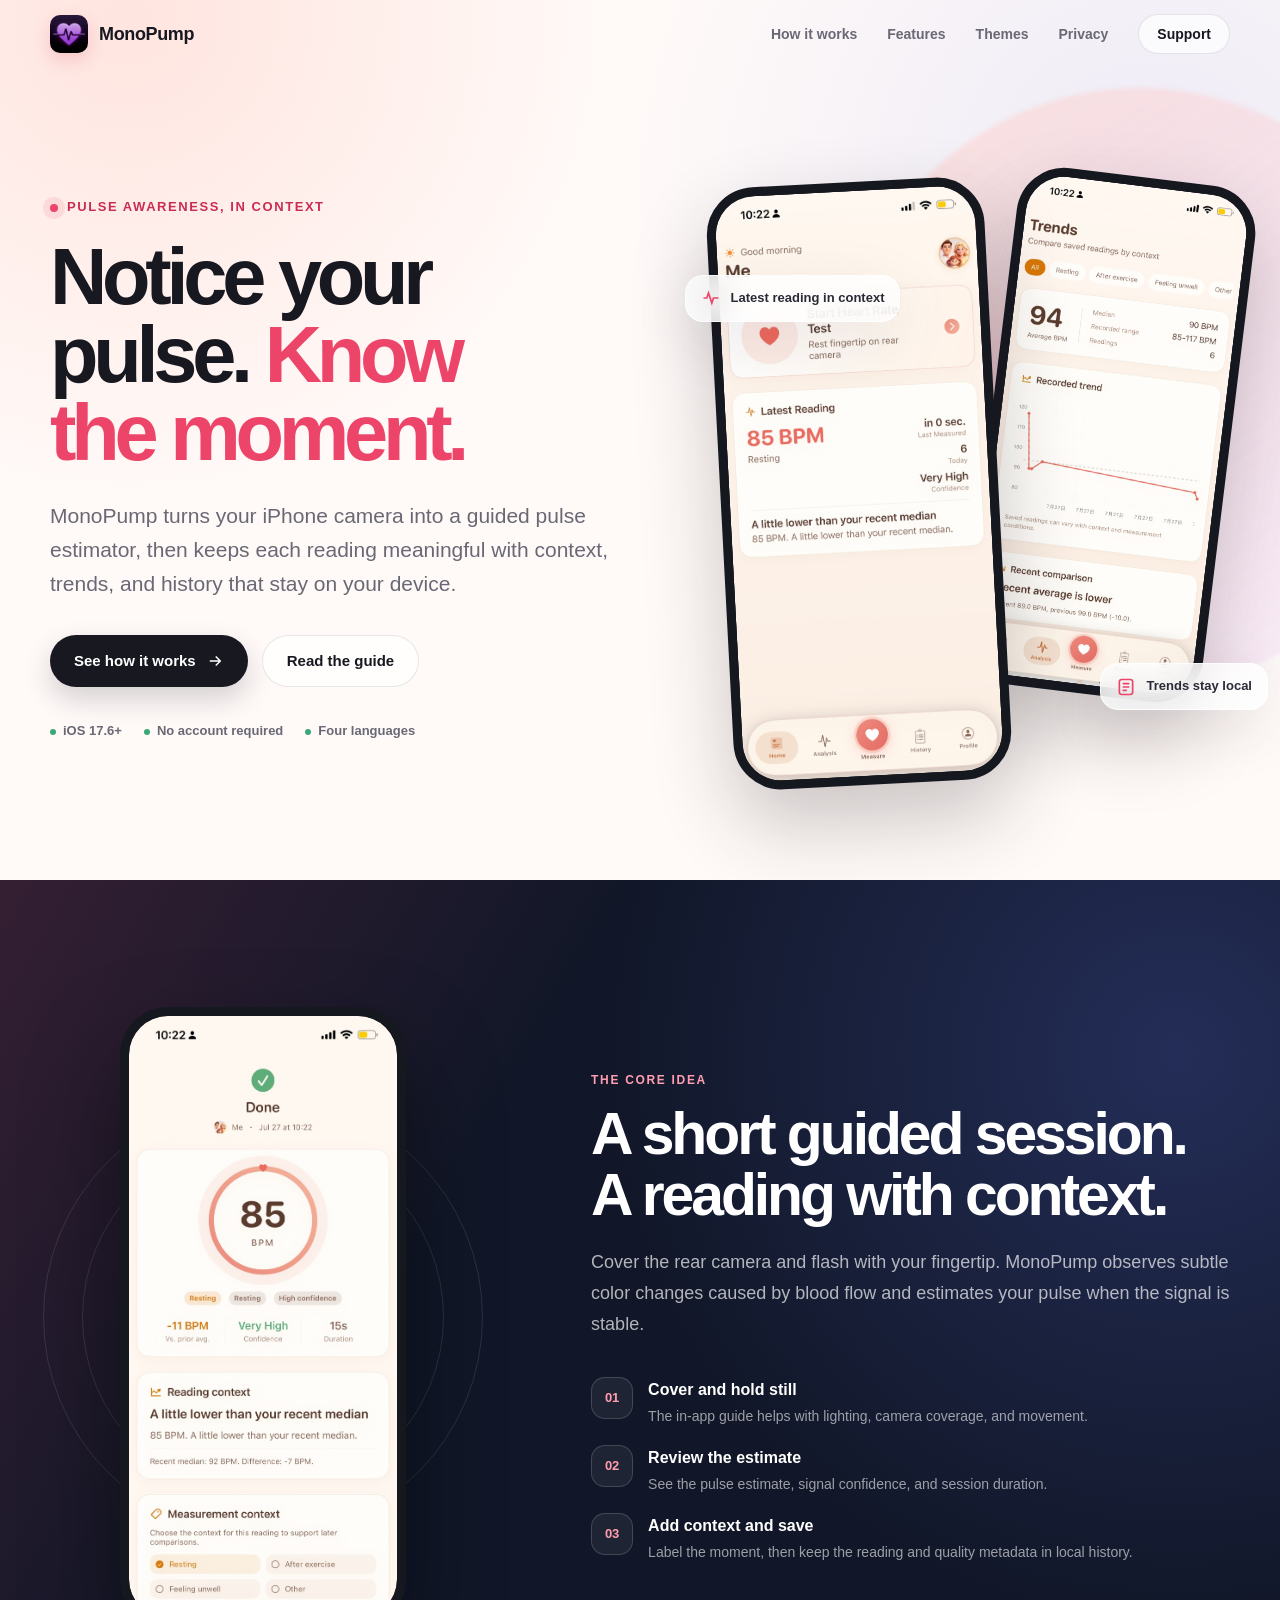
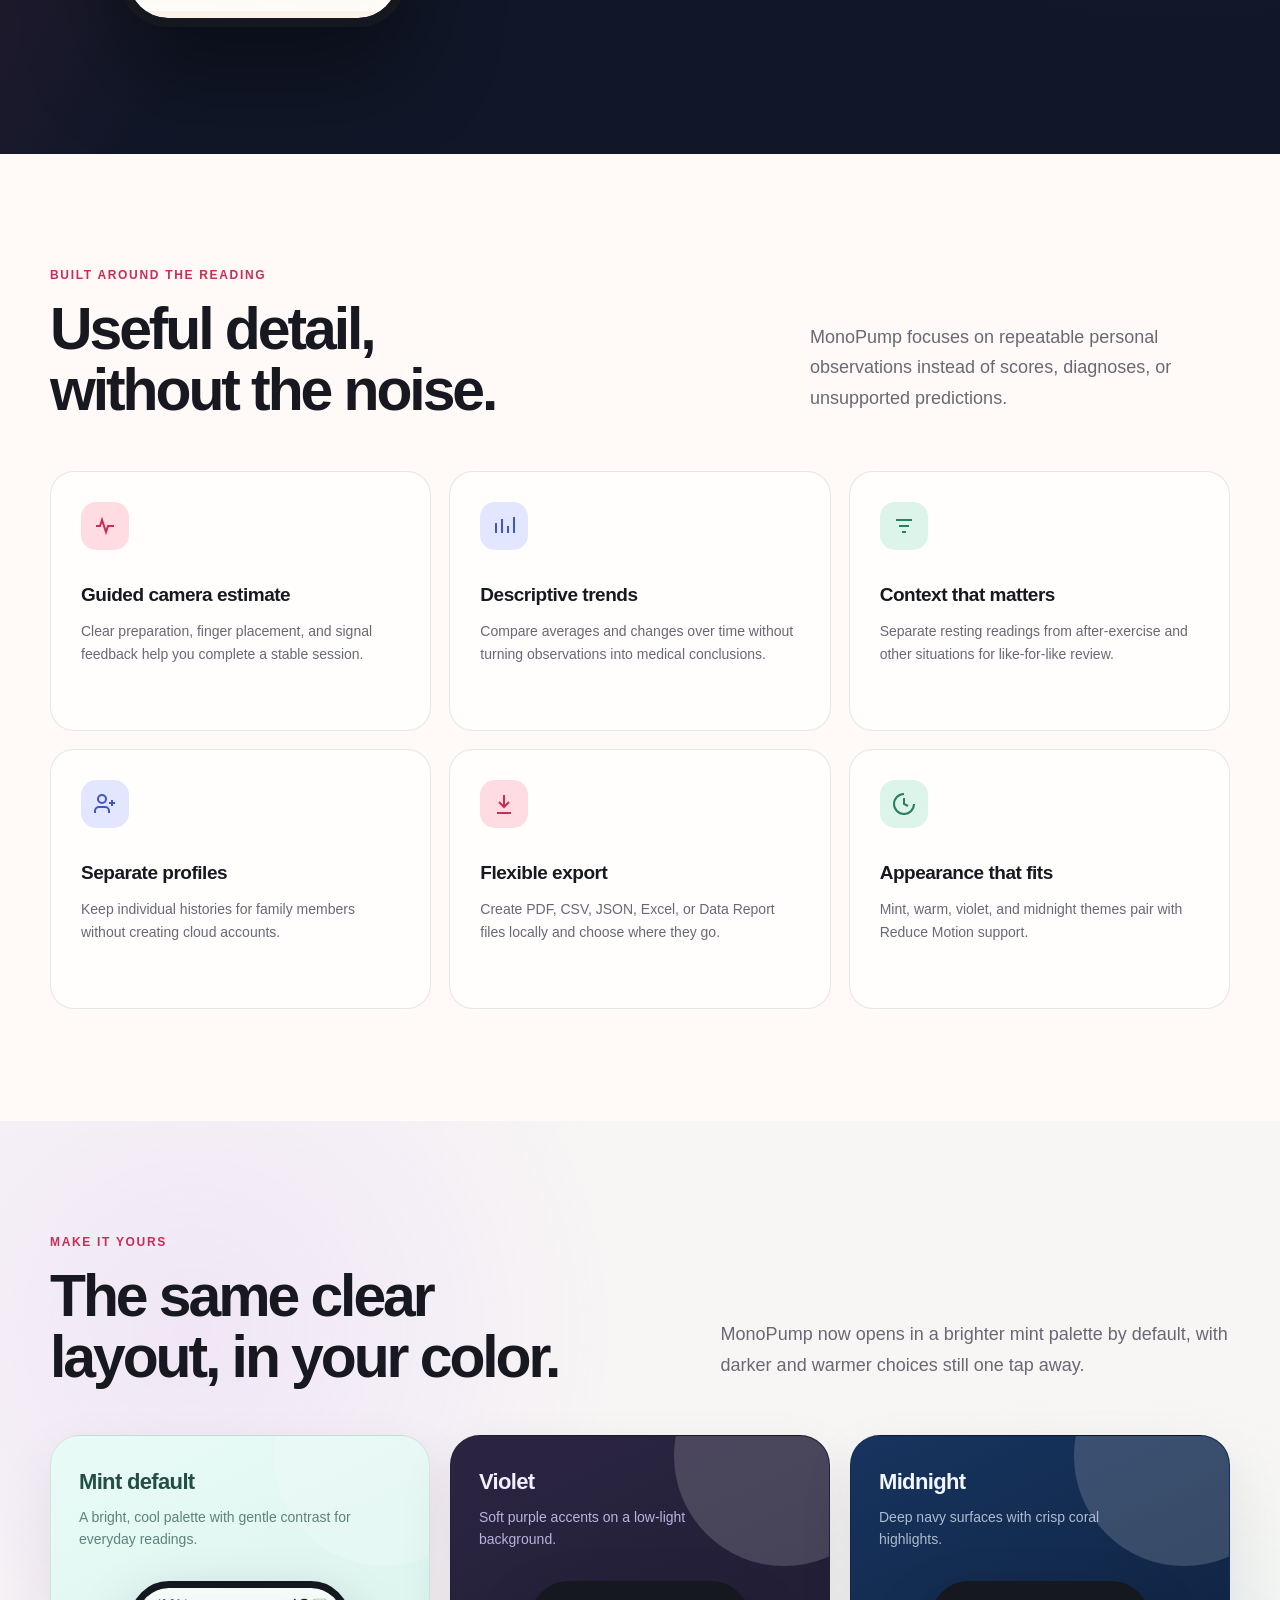
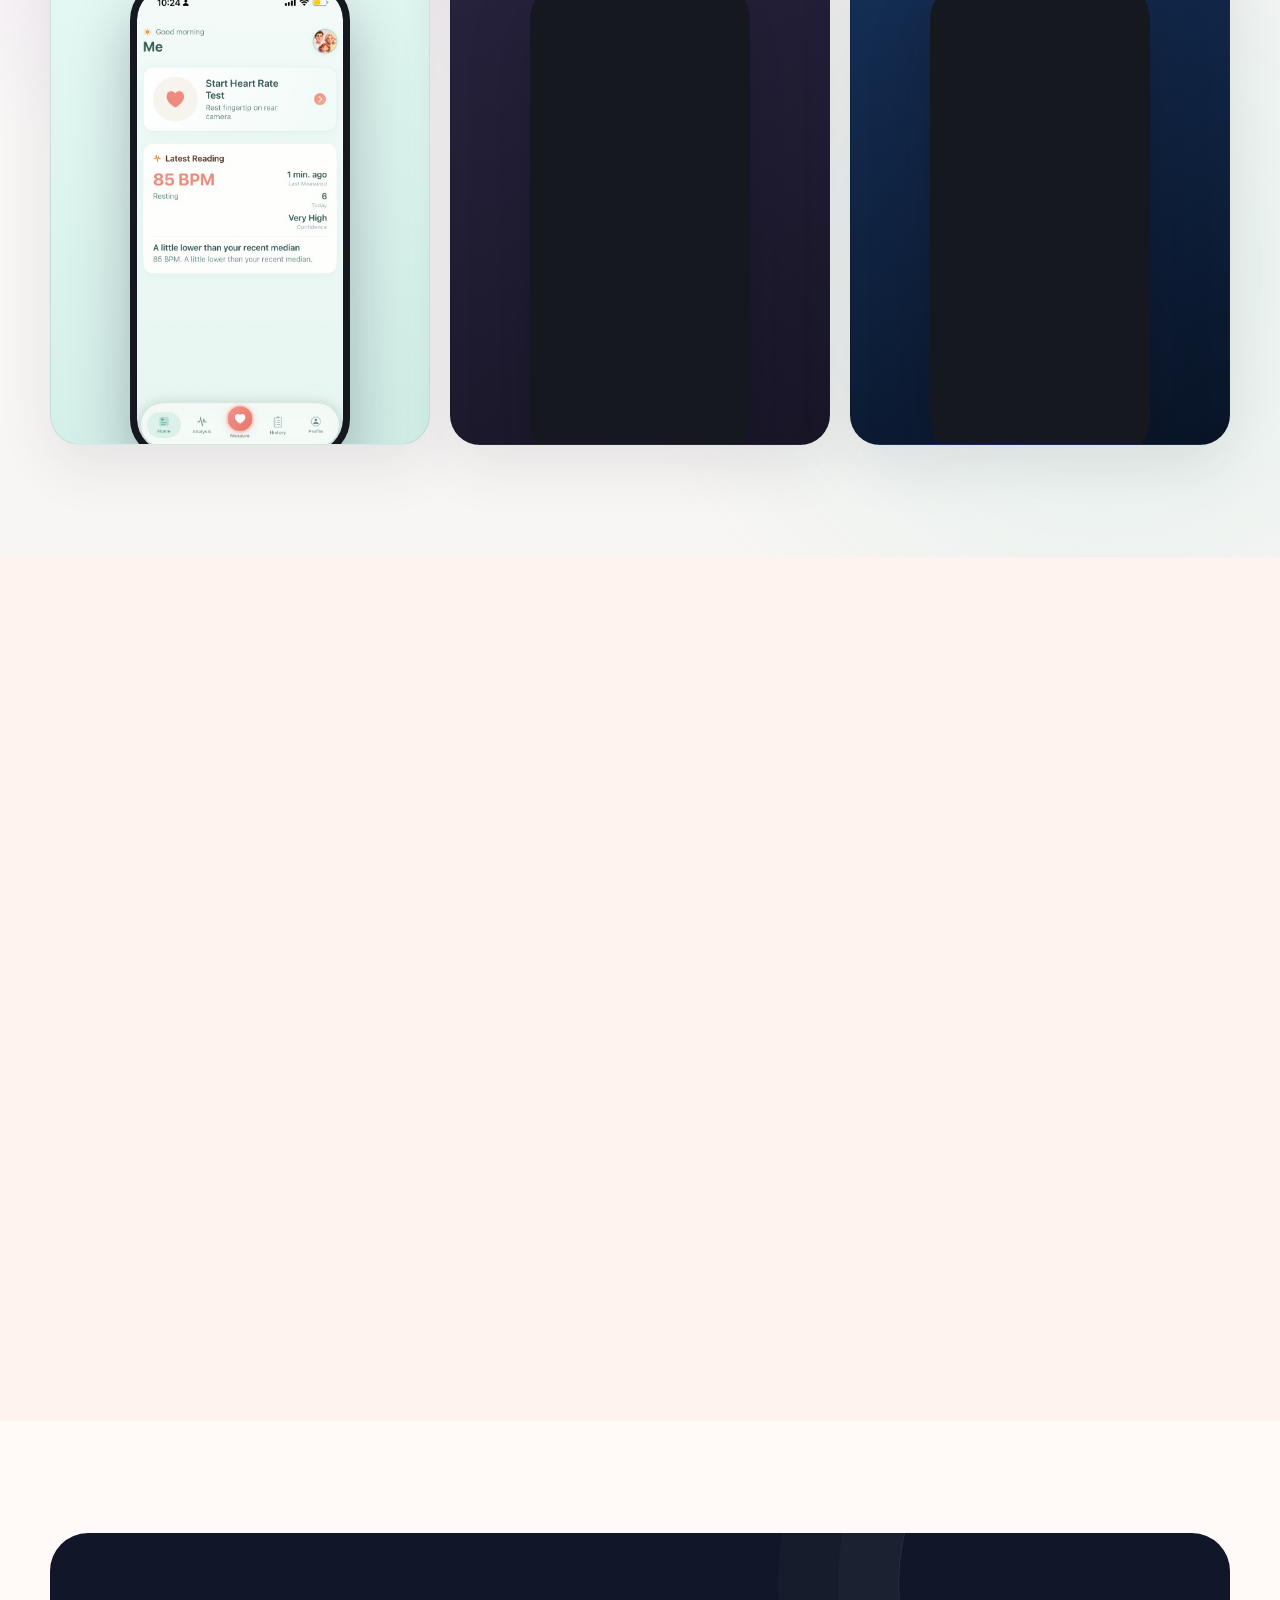
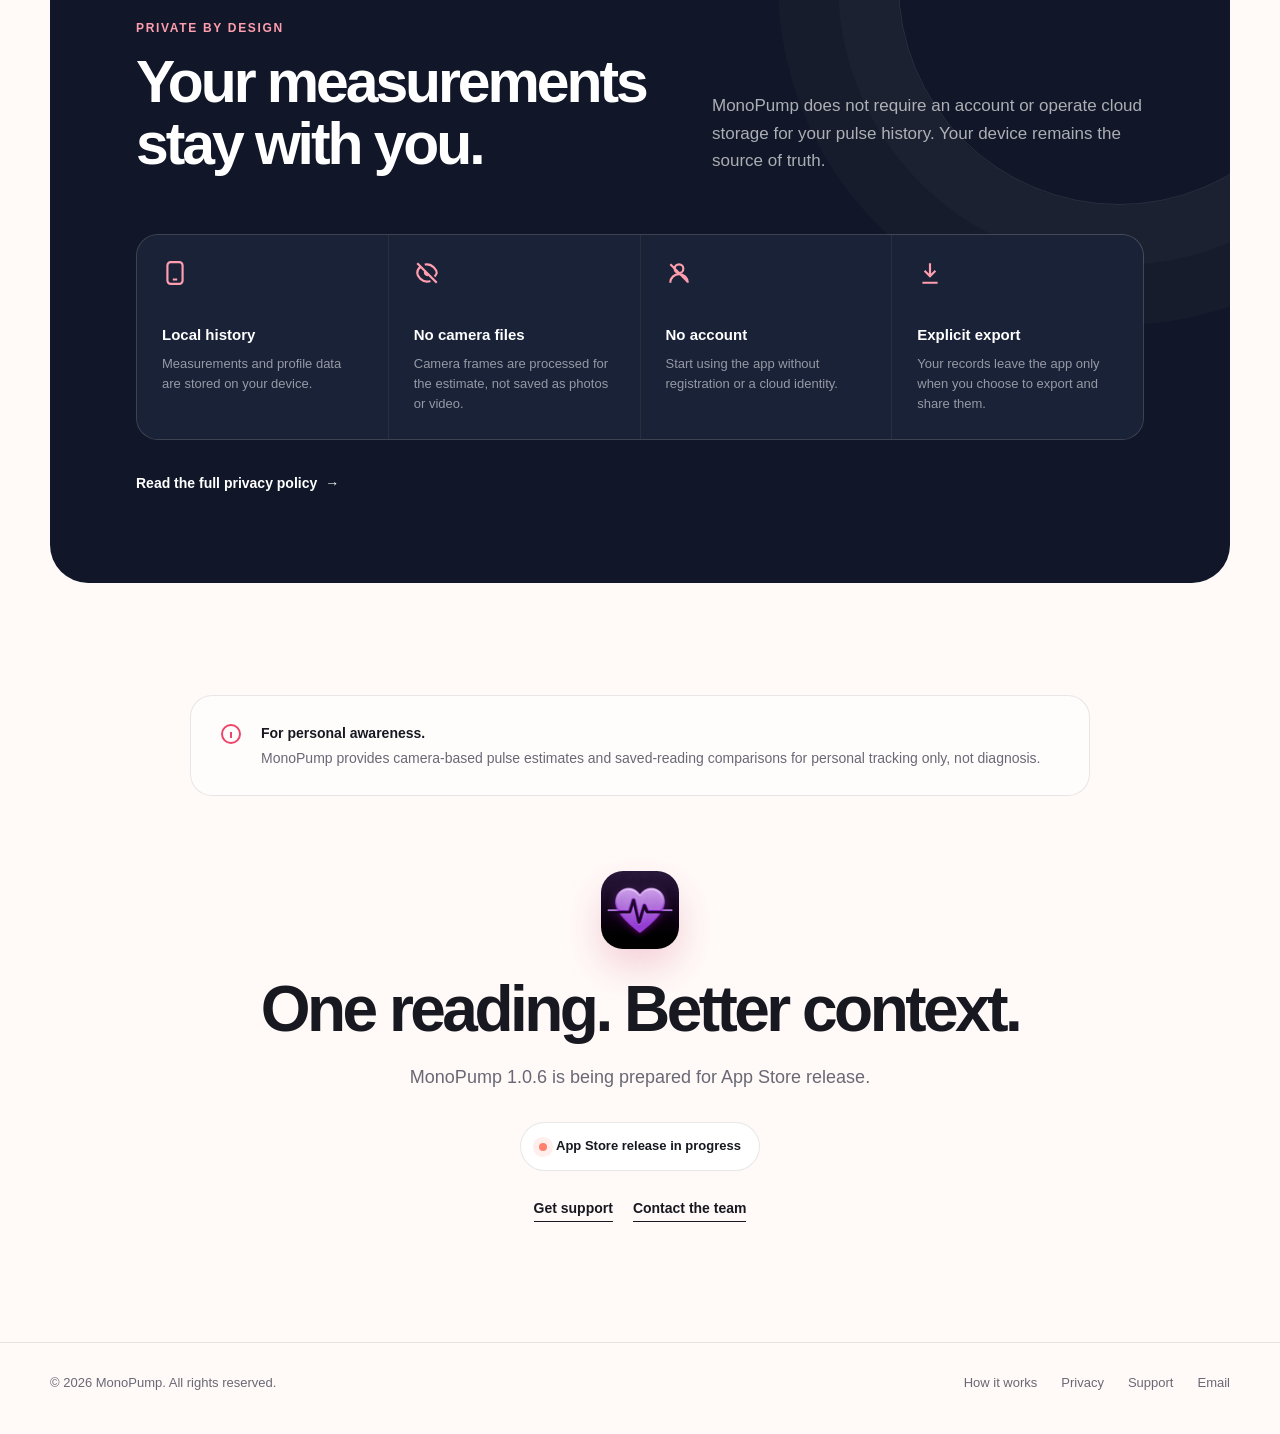
==== commit c6b3232c: "feat: highlight mint as default theme" ====
--- a/index.html
+++ b/index.html
@@ -1639,7 +1639,7 @@
                             </svg>
                         </span>
                         <h3>Appearance that fits</h3>
-                        <p>Warm, violet, midnight, and mint themes pair with Reduce Motion support.</p>
+                        <p>Mint, warm, violet, and midnight themes pair with Reduce Motion support.</p>
                     </article>
                 </div>
             </div>
@@ -1653,11 +1653,20 @@
                         <h2 class="section-title">The same clear layout, in your color.</h2>
                     </div>
                     <p class="section-lead">
-                        Choose an appearance that suits the room, the time of day, or simply your preference.
+                        MonoPump now opens in a brighter mint palette by default, with darker and warmer choices still one tap away.
                     </p>
                 </div>
 
                 <div class="theme-grid" aria-label="MonoPump appearance themes">
+                    <article class="theme-card theme-mint" data-reveal>
+                        <div class="theme-card-copy">
+                            <h3>Mint default</h3>
+                            <p>A bright, cool palette with gentle contrast for everyday readings.</p>
+                        </div>
+                        <div class="phone">
+                            <img src="assets/images/theme-mint.jpg" alt="MonoPump home screen in the mint default theme" width="645" height="1398" loading="lazy" decoding="async">
+                        </div>
+                    </article>
                     <article class="theme-card theme-violet" data-reveal>
                         <div class="theme-card-copy">
                             <h3>Violet</h3>
@@ -1674,15 +1683,6 @@
                         </div>
                         <div class="phone">
                             <img src="assets/images/theme-midnight.jpg" alt="MonoPump home screen in the midnight theme" width="645" height="1398" loading="lazy" decoding="async">
-                        </div>
-                    </article>
-                    <article class="theme-card theme-mint" data-reveal>
-                        <div class="theme-card-copy">
-                            <h3>Mint</h3>
-                            <p>A bright, cool palette with gentle contrast.</p>
-                        </div>
-                        <div class="phone">
-                            <img src="assets/images/theme-mint.jpg" alt="MonoPump home screen in the mint theme" width="645" height="1398" loading="lazy" decoding="async">
                         </div>
                     </article>
                 </div>
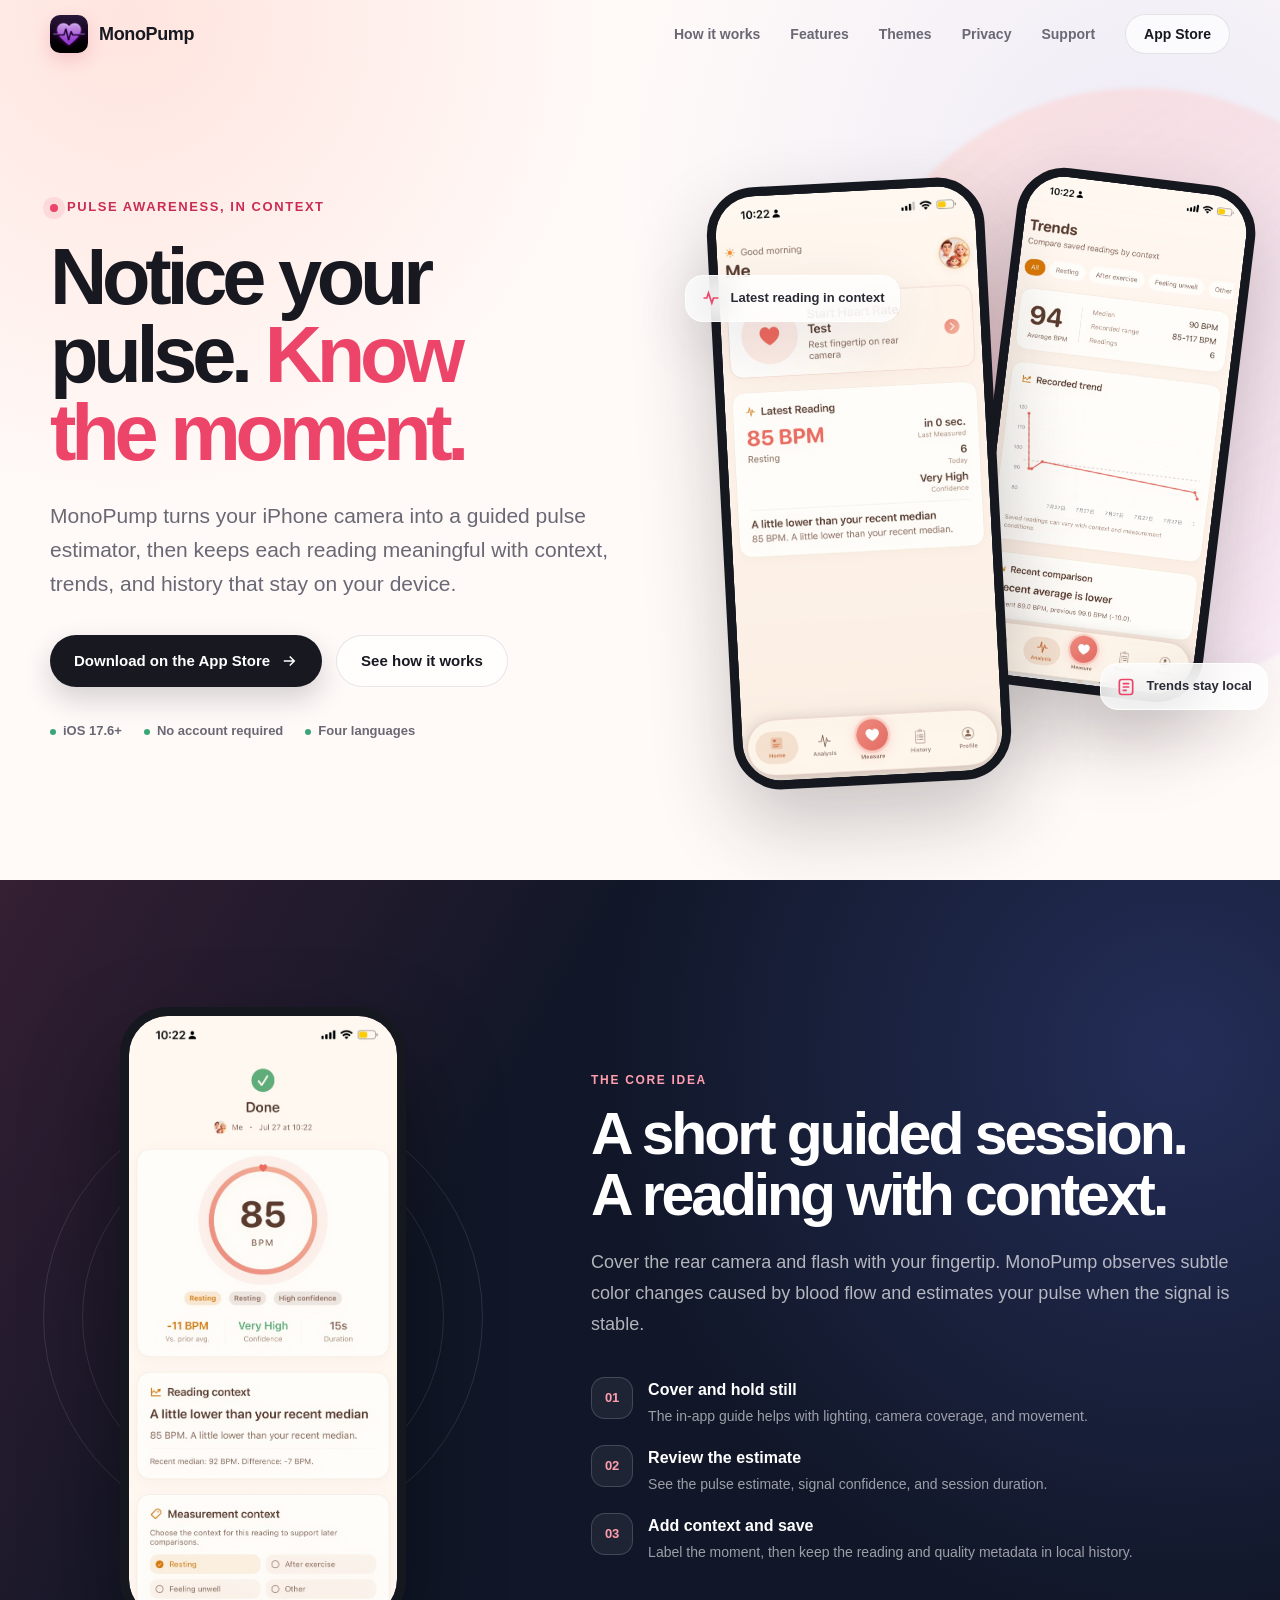
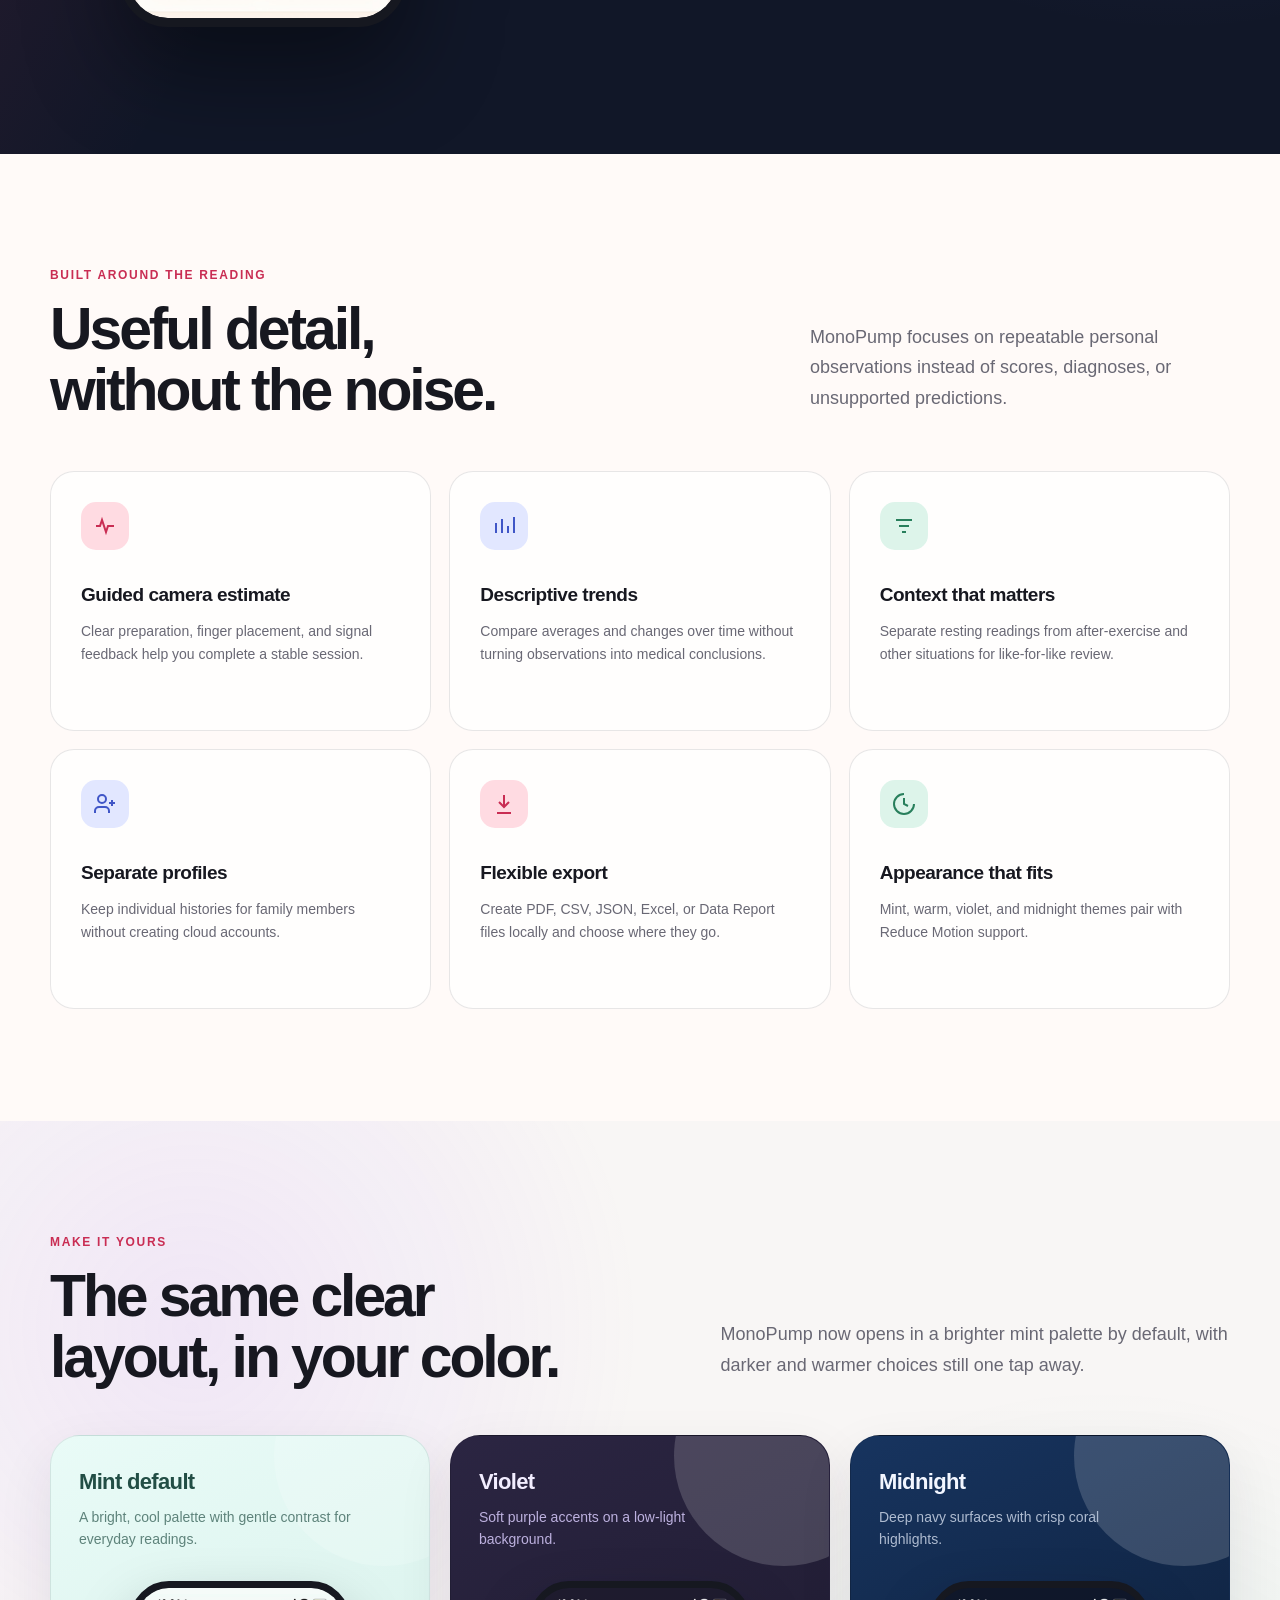
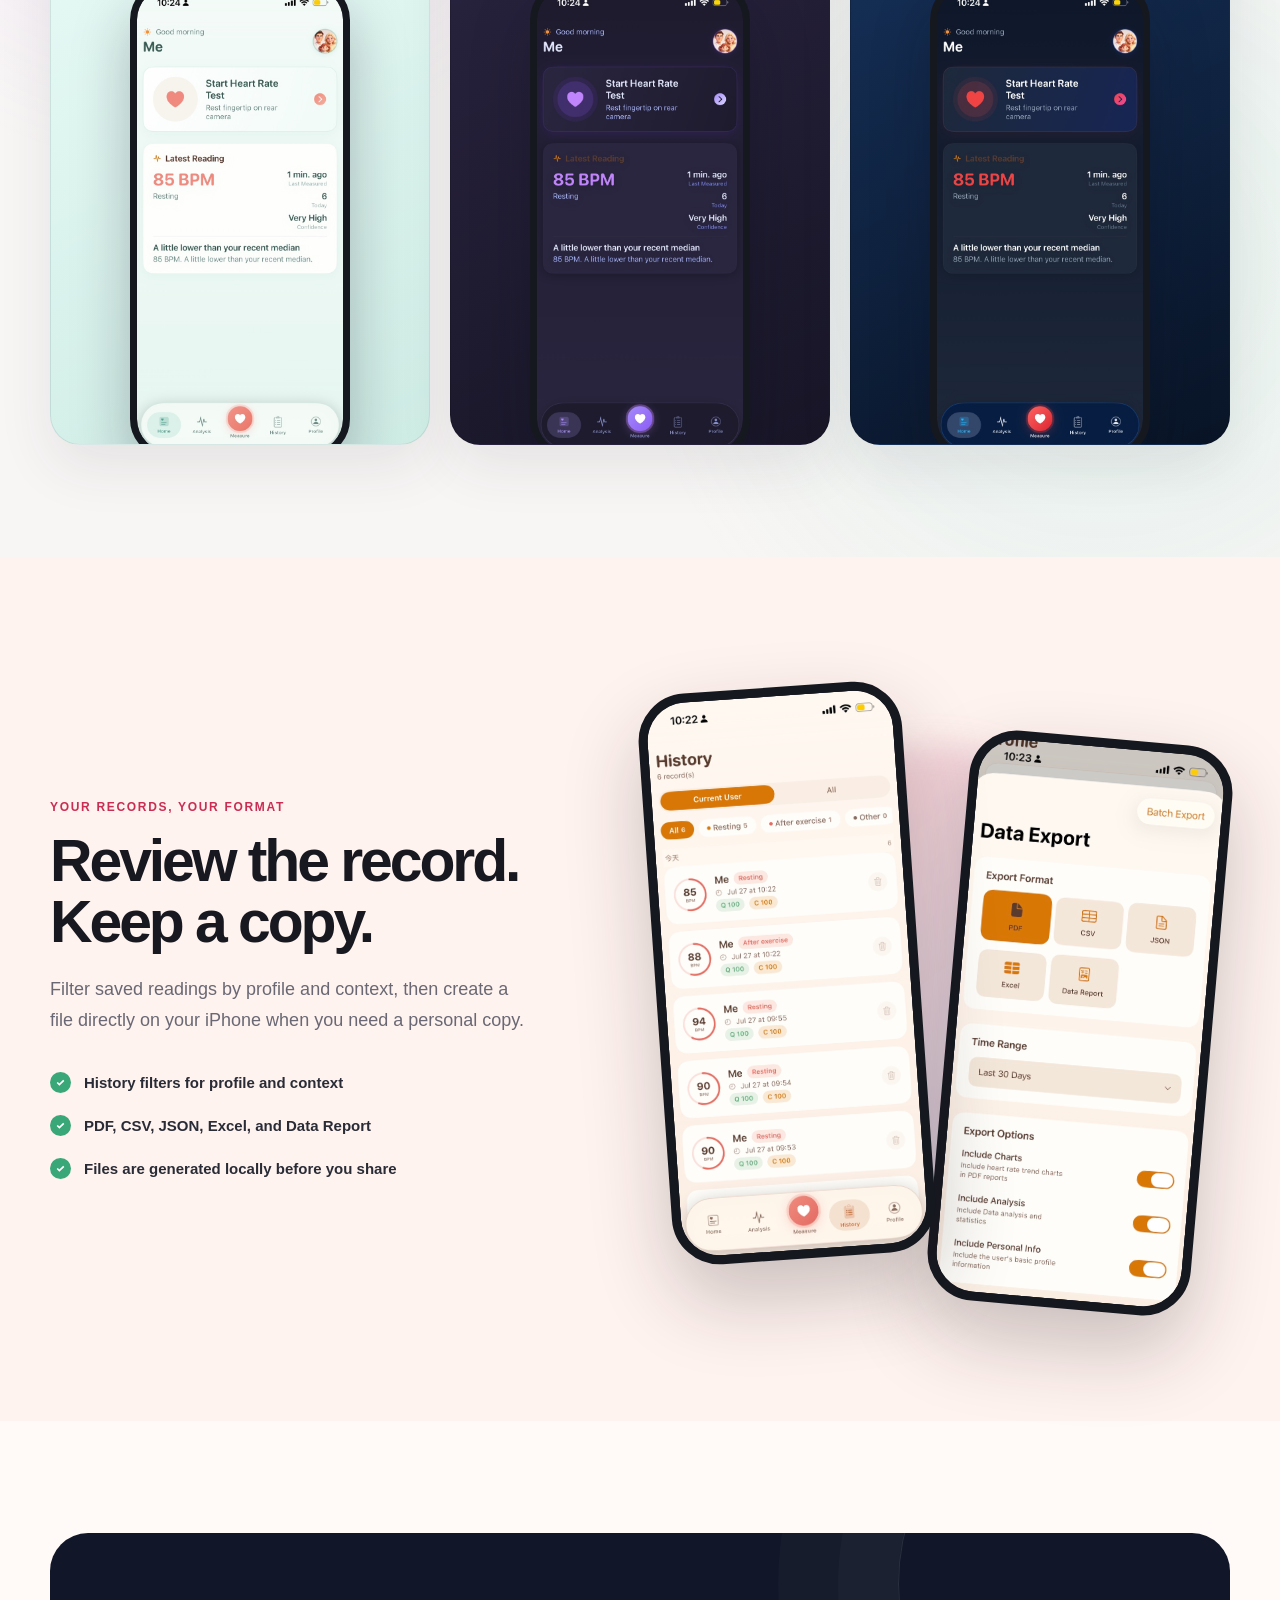
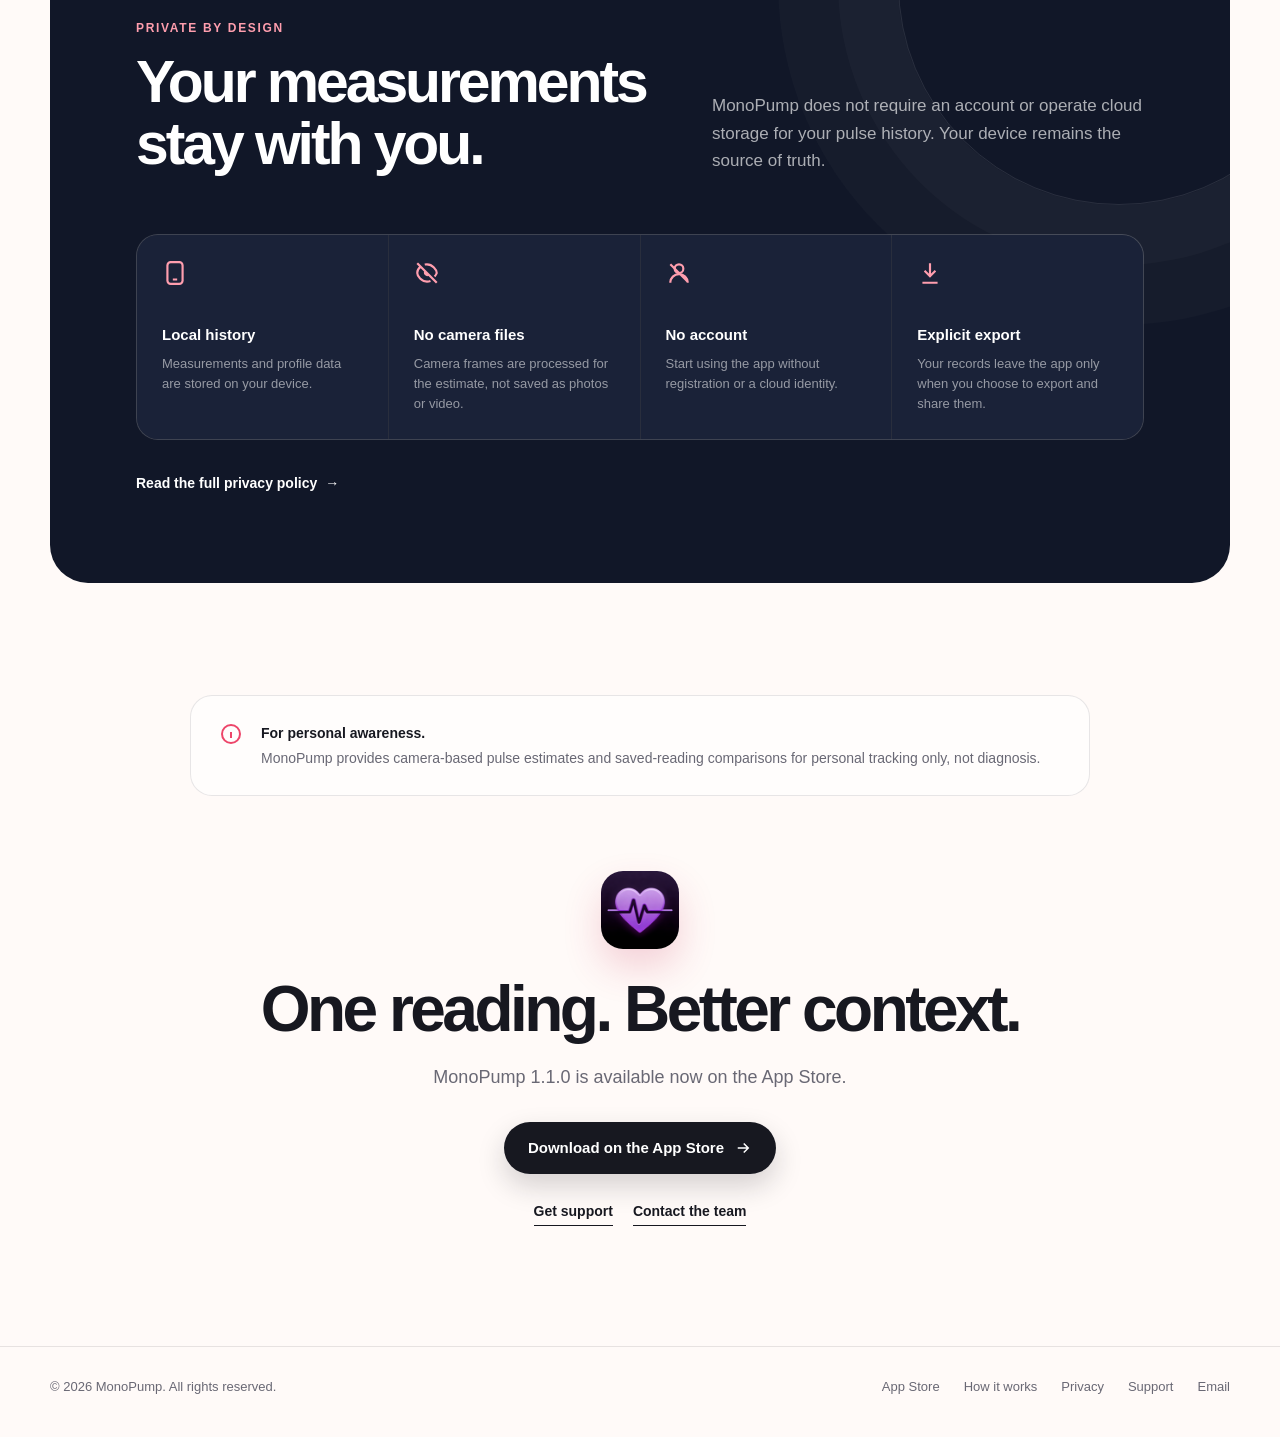
==== commit 4784b7a1: "feat: add App Store download links" ====
--- a/index.html
+++ b/index.html
@@ -1024,26 +1024,8 @@
             font-size: 18px;
         }
 
-        .release-status {
-            display: inline-flex;
-            align-items: center;
-            gap: 9px;
+        .closing-download {
             margin-top: 30px;
-            padding: 13px 18px;
-            border: 1px solid var(--line);
-            border-radius: 999px;
-            background: #ffffff;
-            font-size: 13px;
-            font-weight: 700;
-        }
-
-        .release-status::before {
-            width: 8px;
-            height: 8px;
-            border-radius: 50%;
-            background: var(--coral);
-            box-shadow: 0 0 0 6px rgba(255, 128, 110, 0.13);
-            content: "";
         }
 
         .closing-links {
@@ -1452,7 +1434,9 @@
         "name": "MonoPump",
         "applicationCategory": "HealthApplication",
         "operatingSystem": "iOS 17.6 or later",
-        "softwareVersion": "1.0.6",
+        "softwareVersion": "1.1.0",
+        "url": "https://pump.monoware.app/",
+        "downloadUrl": "https://apps.apple.com/app/id6763913464",
         "description": "A camera-based pulse tracker with contextual trends and local data storage."
     }
     </script>
@@ -1474,7 +1458,8 @@
                 <li><a href="#features">Features</a></li>
                 <li><a href="#themes">Themes</a></li>
                 <li><a href="#privacy">Privacy</a></li>
-                <li><a class="nav-support" href="support.html">Support</a></li>
+                <li><a href="support.html">Support</a></li>
+                <li><a class="nav-support" href="https://apps.apple.com/app/id6763913464" target="_blank" rel="noopener noreferrer">App Store</a></li>
             </ul>
         </nav>
     </header>
@@ -1489,13 +1474,13 @@
                         MonoPump turns your iPhone camera into a guided pulse estimator, then keeps each reading meaningful with context, trends, and history that stay on your device.
                     </p>
                     <div class="hero-actions">
-                        <a class="button button-primary" href="#how-it-works">
-                            See how it works
+                        <a class="button button-primary" href="https://apps.apple.com/app/id6763913464" target="_blank" rel="noopener noreferrer">
+                            Download on the App Store
                             <svg viewBox="0 0 24 24" fill="none" stroke="currentColor" stroke-width="2" aria-hidden="true">
                                 <path d="M5 12h14M13 6l6 6-6 6"/>
                             </svg>
                         </a>
-                        <a class="button button-secondary" href="support.html">Read the guide</a>
+                        <a class="button button-secondary" href="#how-it-works">See how it works</a>
                     </div>
                     <div class="hero-facts" aria-label="Product facts">
                         <span>iOS 17.6+</span>
@@ -1791,8 +1776,13 @@
             <div class="page" data-reveal>
                 <img class="closing-icon" src="assets/images/app-icon.png" alt="" width="180" height="180" loading="lazy">
                 <h2>One reading. Better context.</h2>
-                <p>MonoPump 1.0.6 is being prepared for App Store release.</p>
-                <span class="release-status">App Store release in progress</span>
+                <p>MonoPump 1.1.0 is available now on the App Store.</p>
+                <a class="button button-primary closing-download" href="https://apps.apple.com/app/id6763913464" target="_blank" rel="noopener noreferrer">
+                    Download on the App Store
+                    <svg viewBox="0 0 24 24" fill="none" stroke="currentColor" stroke-width="2" aria-hidden="true">
+                        <path d="M5 12h14M13 6l6 6-6 6"/>
+                    </svg>
+                </a>
                 <div class="closing-links">
                     <a href="support.html">Get support</a>
                     <a href="mailto:support@monopump.app">Contact the team</a>
@@ -1805,6 +1795,7 @@
         <div class="page footer-wrap">
             <p>© 2026 MonoPump. All rights reserved.</p>
             <div class="footer-links">
+                <a href="https://apps.apple.com/app/id6763913464" target="_blank" rel="noopener noreferrer">App Store</a>
                 <a href="#how-it-works">How it works</a>
                 <a href="privacy.html">Privacy</a>
                 <a href="support.html">Support</a>
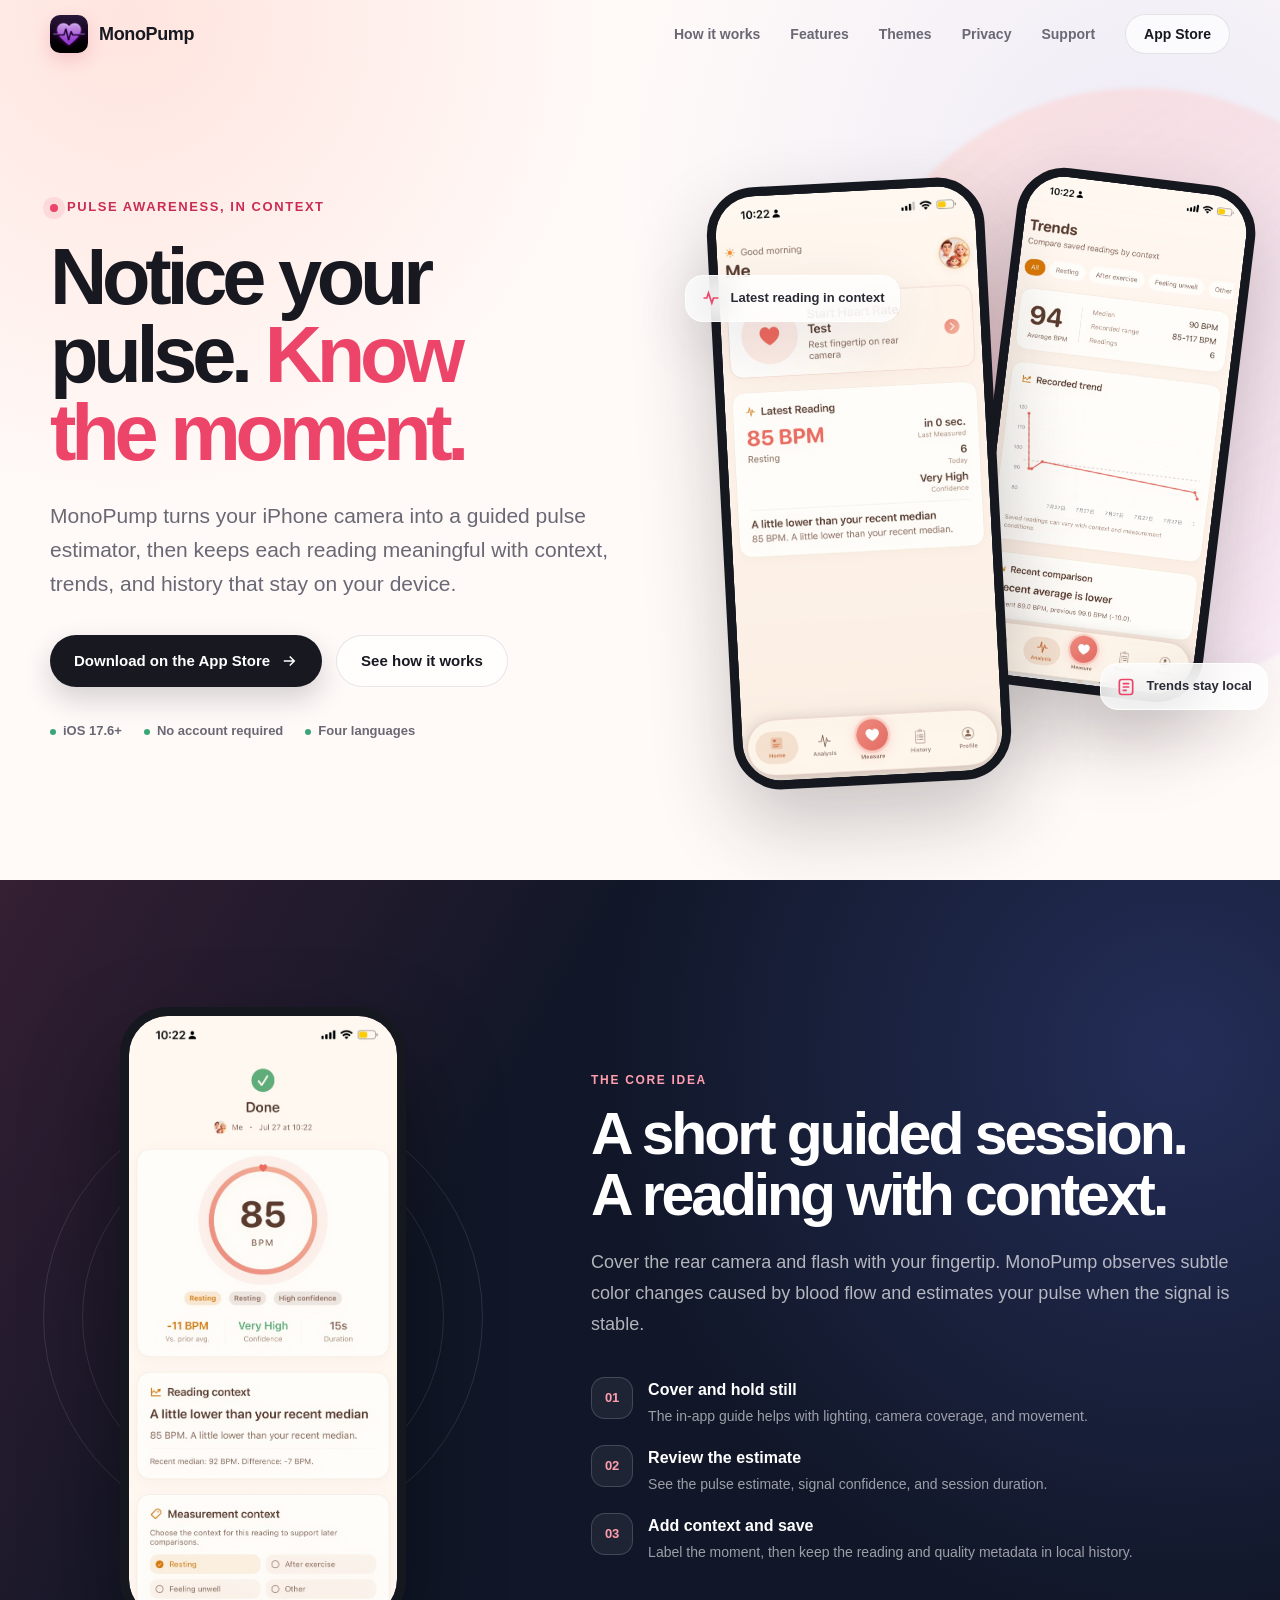
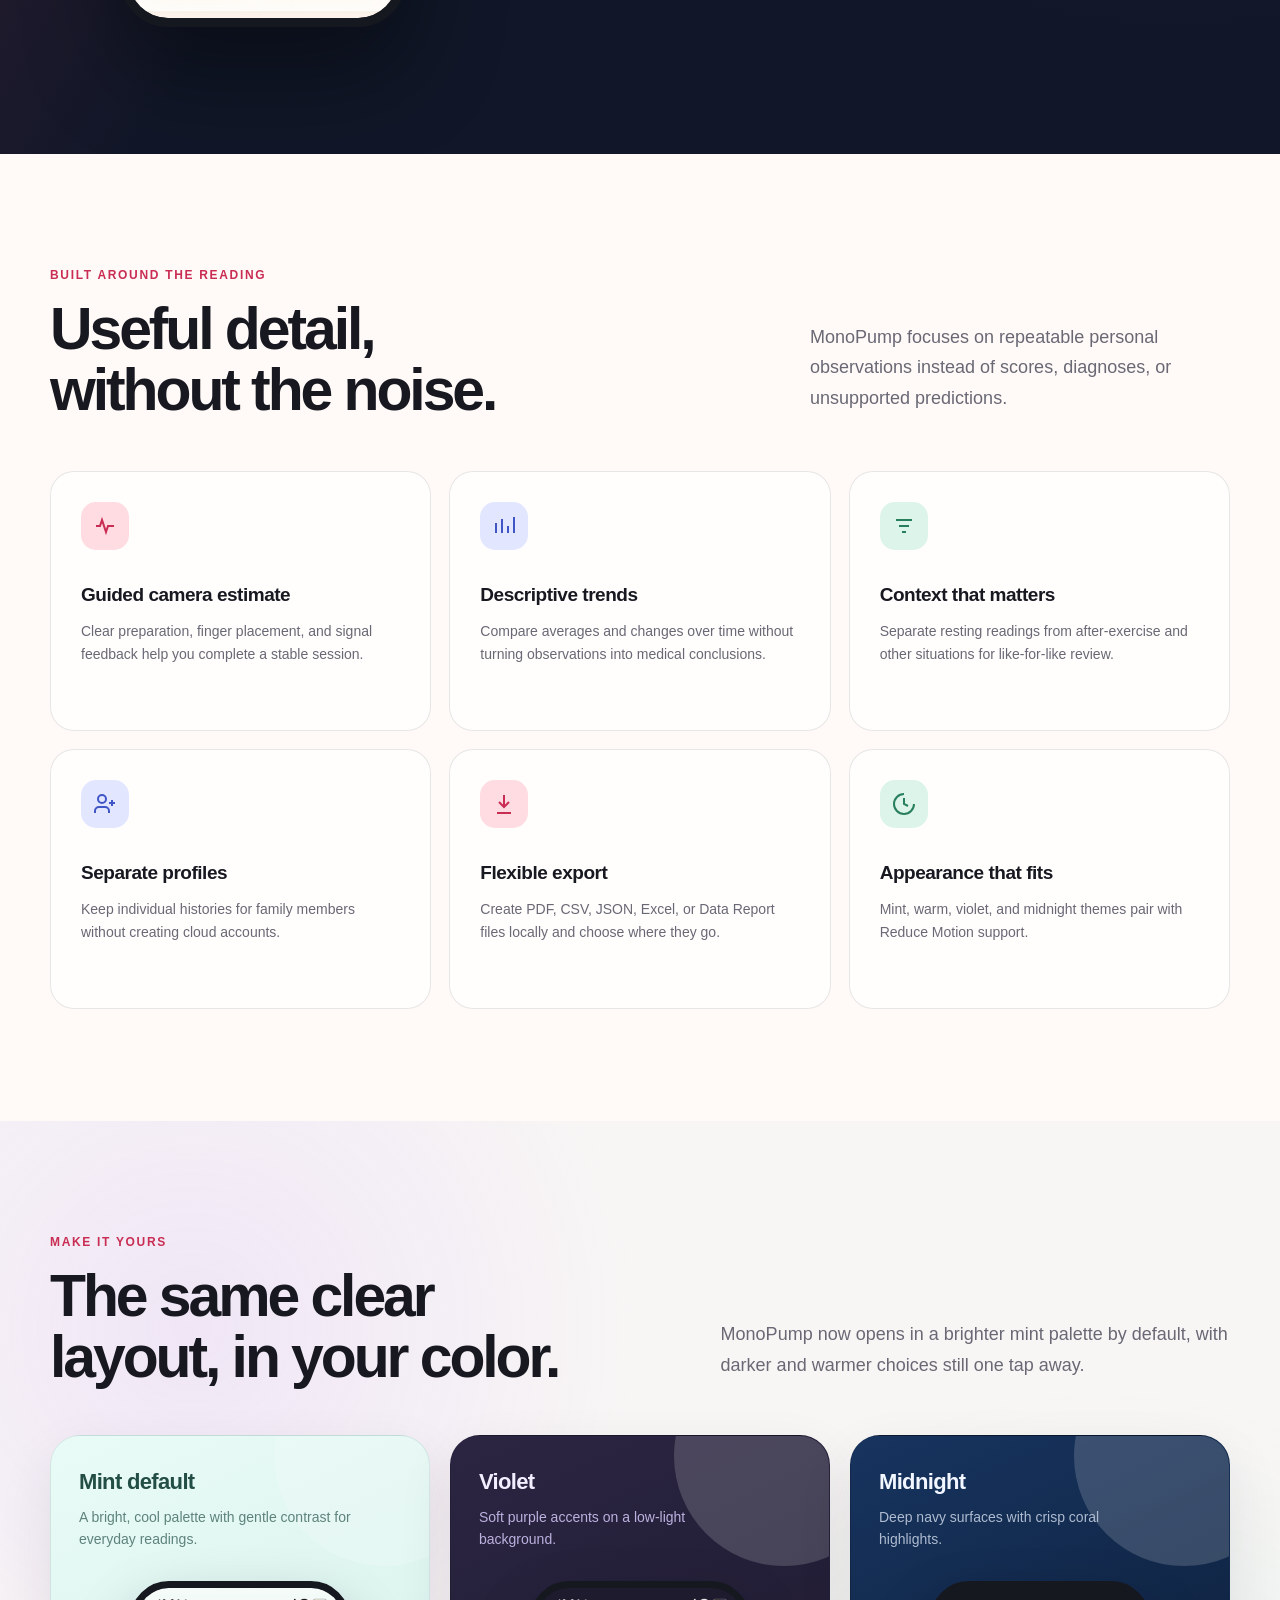
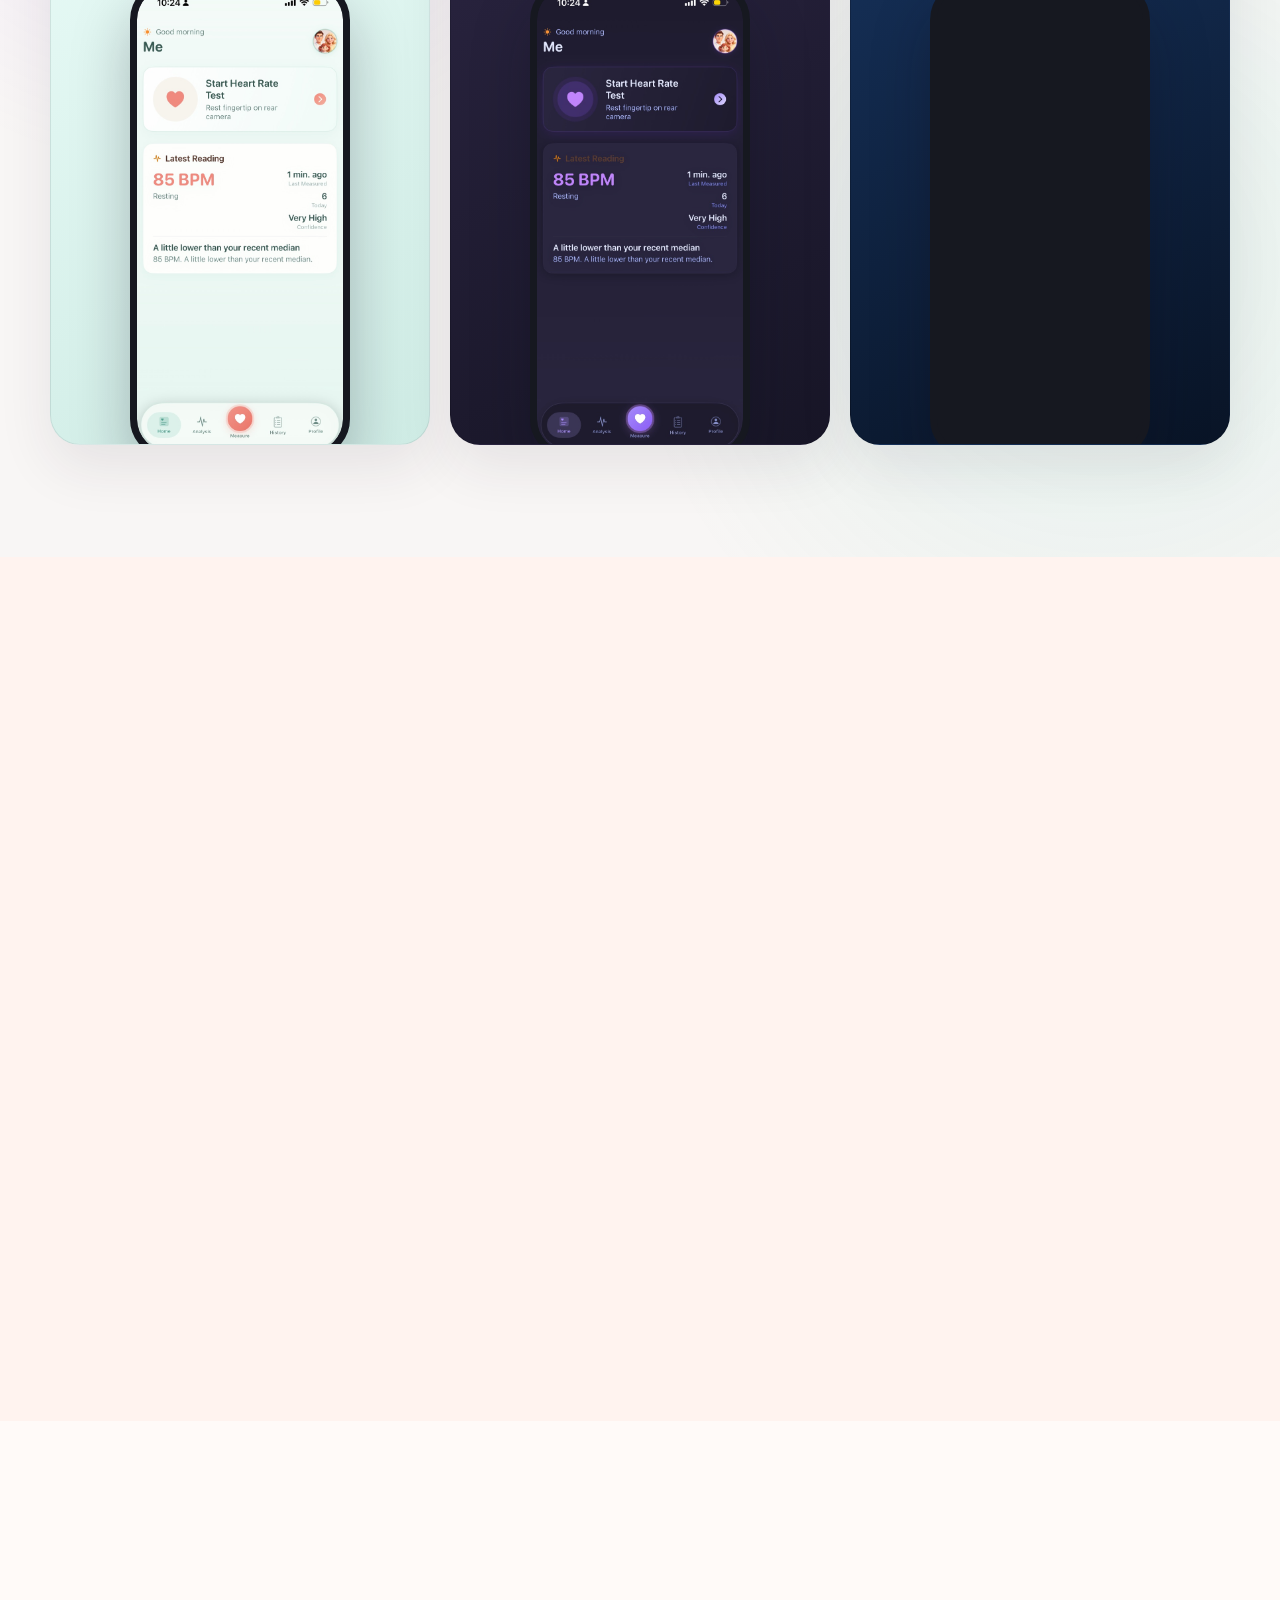
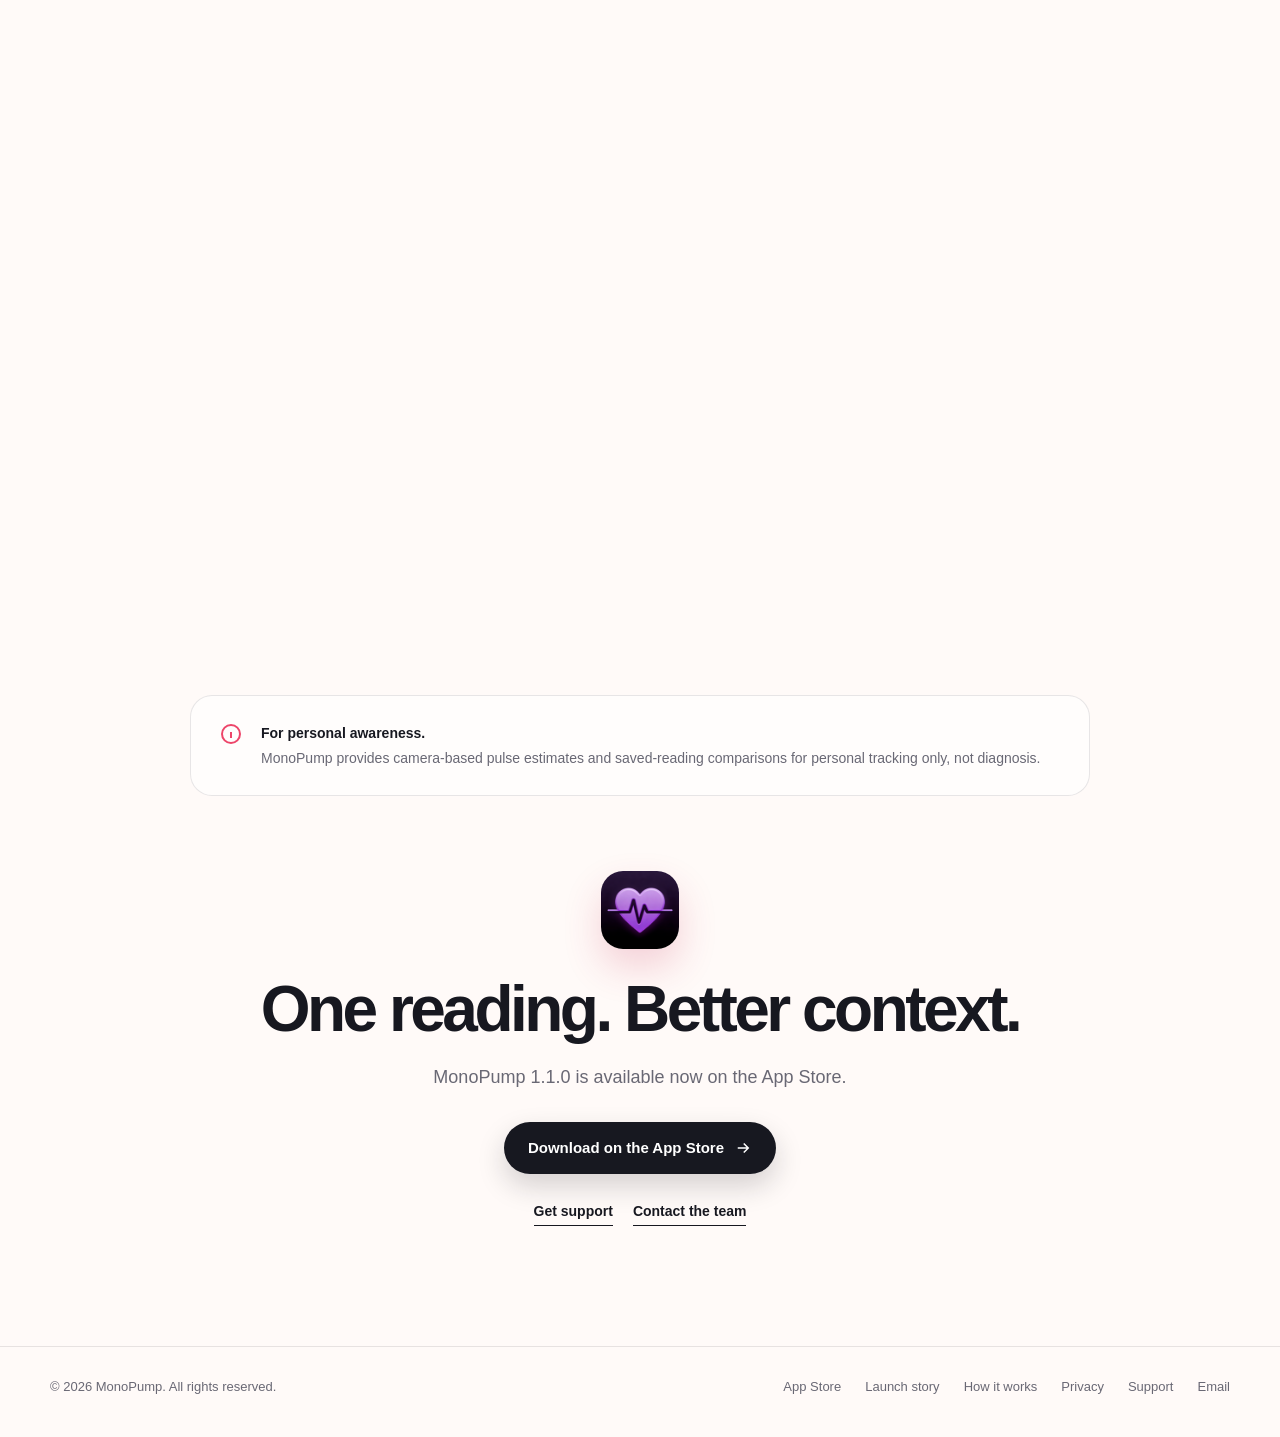
==== commit b69d9e80: "feat: publish MonoPump App Store launch" ====
--- a/index.html
+++ b/index.html
@@ -8,11 +8,14 @@
     <meta property="og:title" content="MonoPump — Pulse awareness, in context">
     <meta property="og:description" content="A private, camera-based pulse tracker for iPhone.">
     <meta property="og:type" content="website">
-    <meta property="og:image" content="assets/images/app-icon.png">
+    <meta property="og:url" content="https://pump.monoware.app/">
+    <meta property="og:image" content="https://pump.monoware.app/assets/images/app-icon.png">
+    <link rel="canonical" href="https://pump.monoware.app/">
     <link rel="icon" href="assets/images/app-icon.png" type="image/png">
     <link rel="apple-touch-icon" href="assets/images/app-icon.png">
     <title>MonoPump — Camera Pulse Tracker for iPhone</title>
     <script>document.documentElement.classList.replace("no-js", "js");</script>
+    <script src="assets/app-store-link.js" defer></script>
     <style>
         :root {
             --paper: #fffaf8;
@@ -1436,7 +1439,7 @@
         "operatingSystem": "iOS 17.6 or later",
         "softwareVersion": "1.1.0",
         "url": "https://pump.monoware.app/",
-        "downloadUrl": "https://apps.apple.com/app/id6763913464",
+        "downloadUrl": "https://apps.apple.com/cn/app/monopump/id6763913464",
         "description": "A camera-based pulse tracker with contextual trends and local data storage."
     }
     </script>
@@ -1459,7 +1462,7 @@
                 <li><a href="#themes">Themes</a></li>
                 <li><a href="#privacy">Privacy</a></li>
                 <li><a href="support.html">Support</a></li>
-                <li><a class="nav-support" href="https://apps.apple.com/app/id6763913464" target="_blank" rel="noopener noreferrer">App Store</a></li>
+                <li><a class="nav-support" href="https://apps.apple.com/cn/app/monopump/id6763913464" target="_blank" rel="noopener noreferrer" data-app-store-link>App Store</a></li>
             </ul>
         </nav>
     </header>
@@ -1474,7 +1477,7 @@
                         MonoPump turns your iPhone camera into a guided pulse estimator, then keeps each reading meaningful with context, trends, and history that stay on your device.
                     </p>
                     <div class="hero-actions">
-                        <a class="button button-primary" href="https://apps.apple.com/app/id6763913464" target="_blank" rel="noopener noreferrer">
+                        <a class="button button-primary" href="https://apps.apple.com/cn/app/monopump/id6763913464" target="_blank" rel="noopener noreferrer" data-app-store-link>
                             Download on the App Store
                             <svg viewBox="0 0 24 24" fill="none" stroke="currentColor" stroke-width="2" aria-hidden="true">
                                 <path d="M5 12h14M13 6l6 6-6 6"/>
@@ -1777,7 +1780,7 @@
                 <img class="closing-icon" src="assets/images/app-icon.png" alt="" width="180" height="180" loading="lazy">
                 <h2>One reading. Better context.</h2>
                 <p>MonoPump 1.1.0 is available now on the App Store.</p>
-                <a class="button button-primary closing-download" href="https://apps.apple.com/app/id6763913464" target="_blank" rel="noopener noreferrer">
+                <a class="button button-primary closing-download" href="https://apps.apple.com/cn/app/monopump/id6763913464" target="_blank" rel="noopener noreferrer" data-app-store-link>
                     Download on the App Store
                     <svg viewBox="0 0 24 24" fill="none" stroke="currentColor" stroke-width="2" aria-hidden="true">
                         <path d="M5 12h14M13 6l6 6-6 6"/>
@@ -1795,7 +1798,8 @@
         <div class="page footer-wrap">
             <p>© 2026 MonoPump. All rights reserved.</p>
             <div class="footer-links">
-                <a href="https://apps.apple.com/app/id6763913464" target="_blank" rel="noopener noreferrer">App Store</a>
+                <a href="https://apps.apple.com/cn/app/monopump/id6763913464" target="_blank" rel="noopener noreferrer" data-app-store-link>App Store</a>
+                <a href="launch.html">Launch story</a>
                 <a href="#how-it-works">How it works</a>
                 <a href="privacy.html">Privacy</a>
                 <a href="support.html">Support</a>
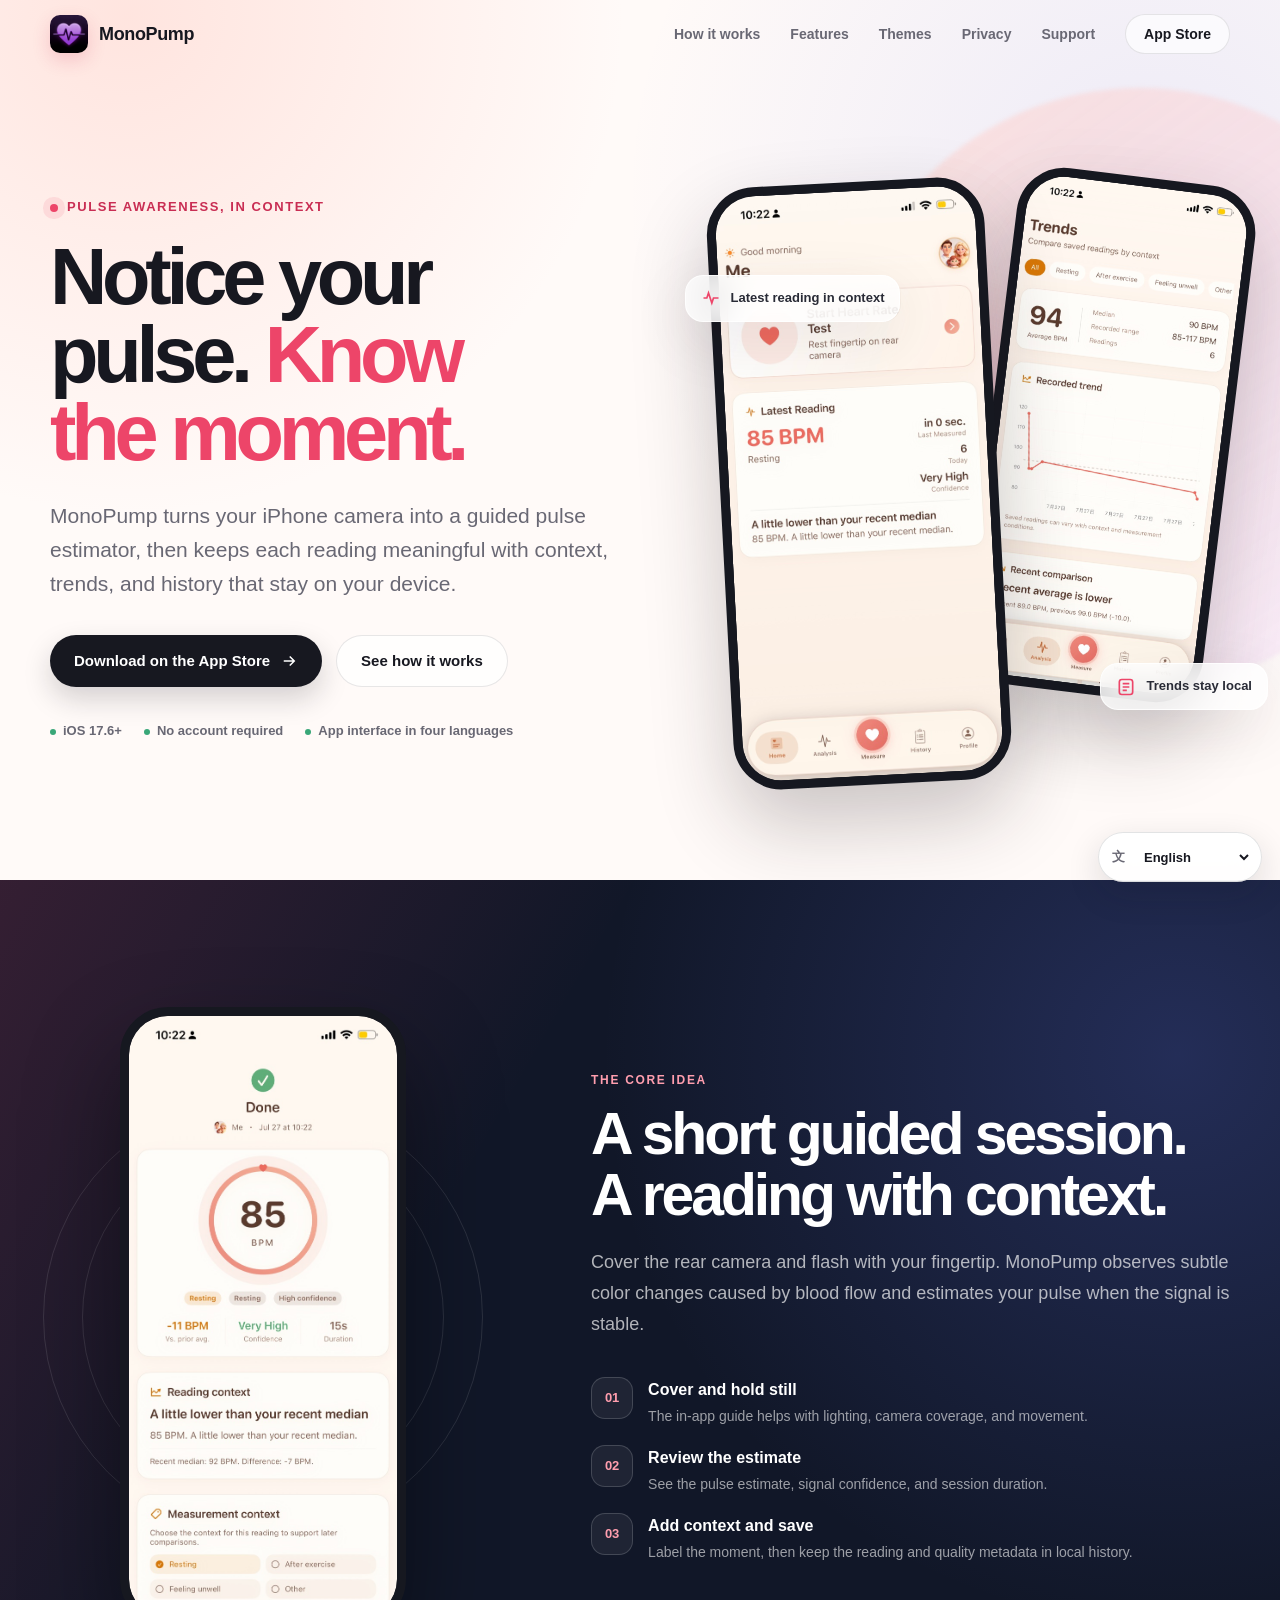
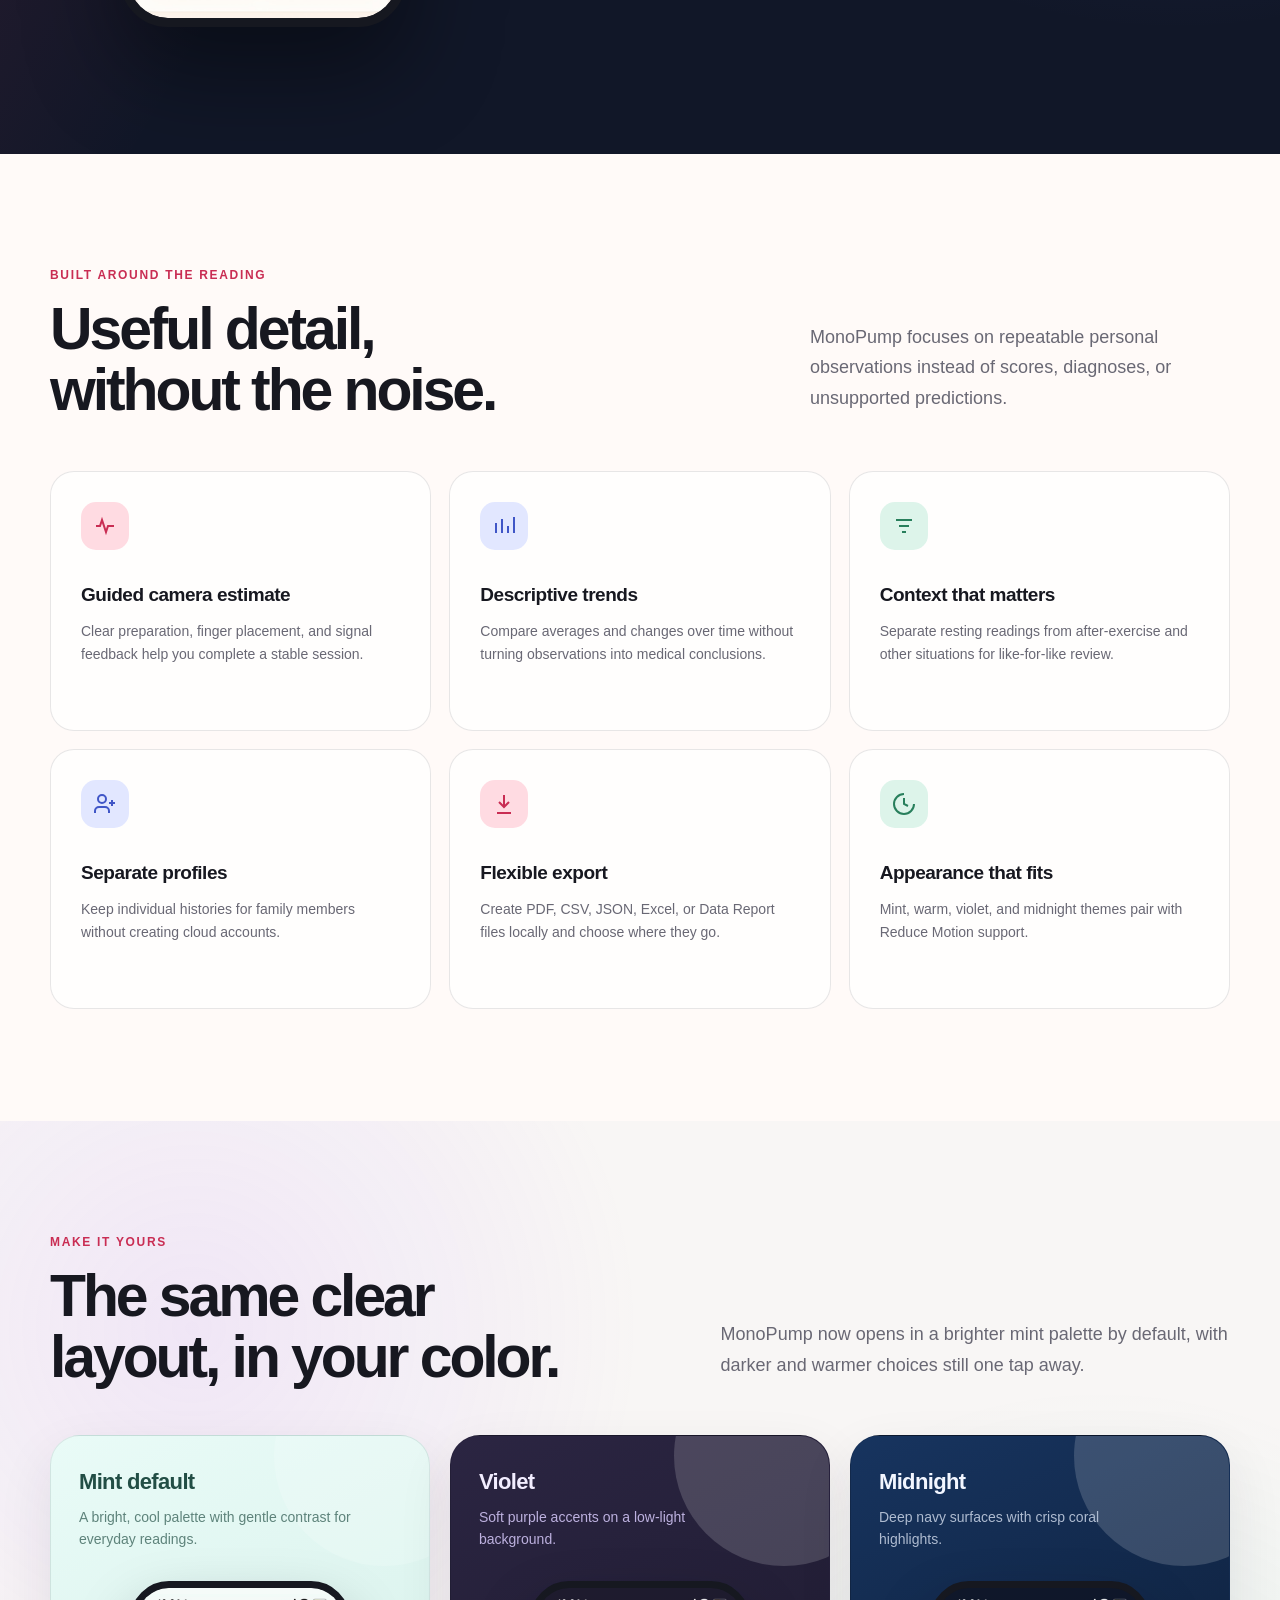
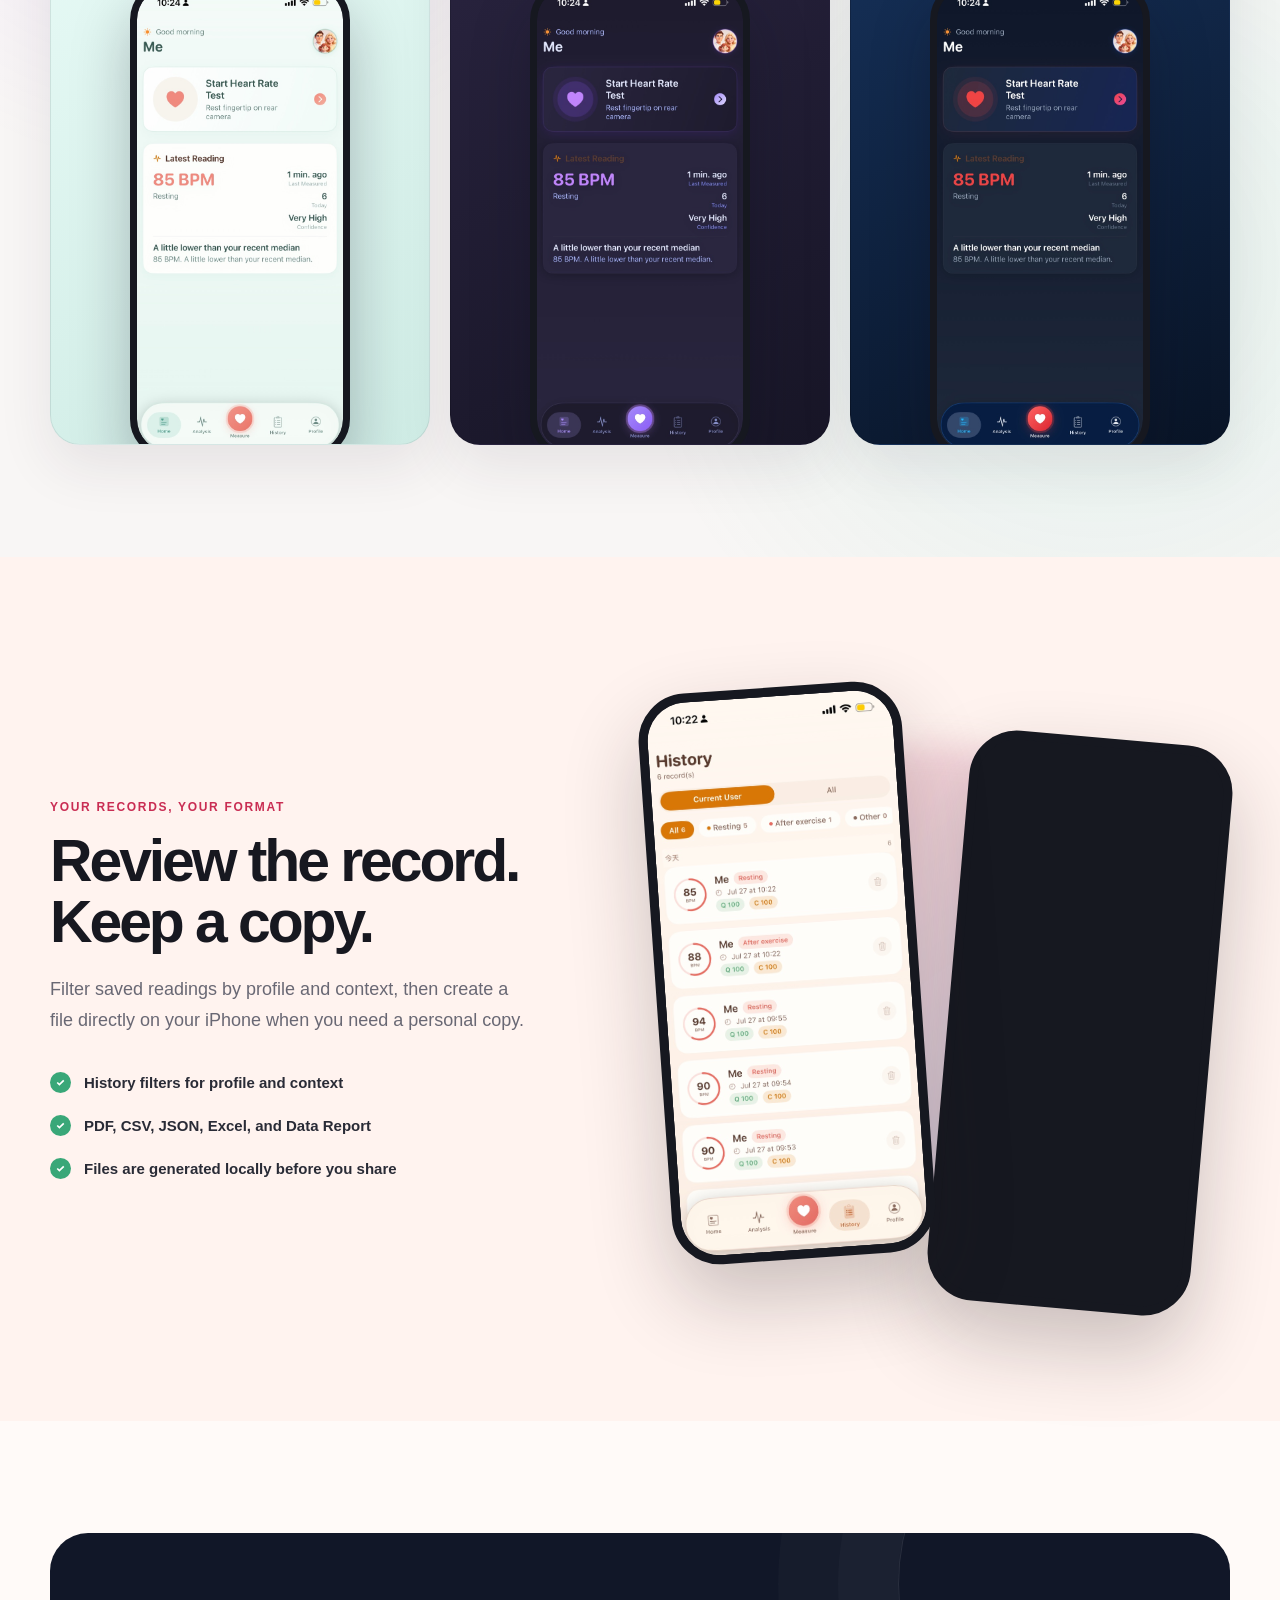
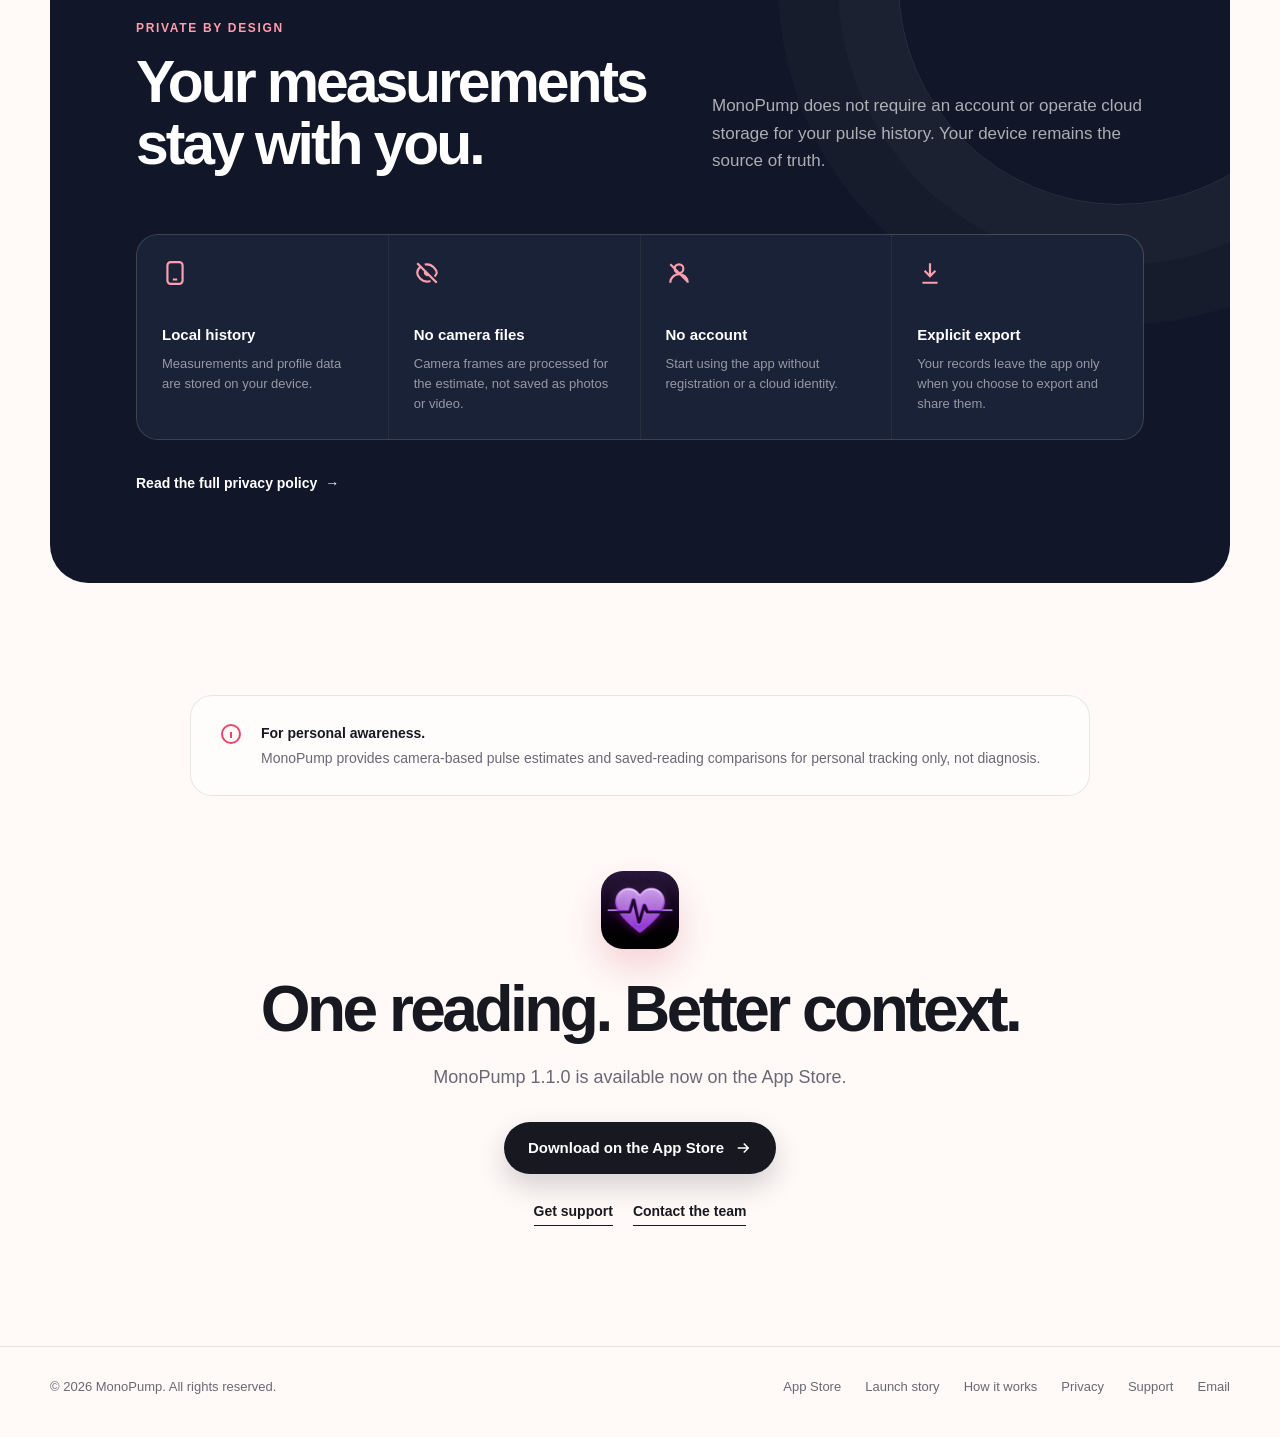
==== commit 99b250ef: "feat: add multilingual website support" ====
--- a/index.html
+++ b/index.html
@@ -13,9 +13,12 @@
     <link rel="canonical" href="https://pump.monoware.app/">
     <link rel="icon" href="assets/images/app-icon.png" type="image/png">
     <link rel="apple-touch-icon" href="assets/images/app-icon.png">
+    <link rel="stylesheet" href="assets/i18n.css">
     <title>MonoPump — Camera Pulse Tracker for iPhone</title>
     <script>document.documentElement.classList.replace("no-js", "js");</script>
+    <script src="assets/translations.js" defer></script>
     <script src="assets/app-store-link.js" defer></script>
+    <script src="assets/i18n.js" defer></script>
     <style>
         :root {
             --paper: #fffaf8;
@@ -1488,7 +1491,7 @@
                     <div class="hero-facts" aria-label="Product facts">
                         <span>iOS 17.6+</span>
                         <span>No account required</span>
-                        <span>Four languages</span>
+                        <span>App interface in four languages</span>
                     </div>
                 </div>
 
@@ -1813,6 +1816,7 @@
             const header = document.querySelector("#site-header");
             const menuButton = document.querySelector(".menu-toggle");
             const navLinks = document.querySelector("#nav-links");
+            const localizedText = (value) => window.MonopumpI18n?.t(value) || value;
 
             const updateHeader = () => {
                 header.classList.toggle("is-scrolled", window.scrollY > 12);
@@ -1820,14 +1824,14 @@
 
             const closeMenu = () => {
                 menuButton.setAttribute("aria-expanded", "false");
-                menuButton.setAttribute("aria-label", "Open navigation");
+                menuButton.setAttribute("aria-label", localizedText("Open navigation"));
                 navLinks.classList.remove("is-open");
             };
 
             menuButton.addEventListener("click", () => {
                 const isOpen = menuButton.getAttribute("aria-expanded") === "true";
                 menuButton.setAttribute("aria-expanded", String(!isOpen));
-                menuButton.setAttribute("aria-label", isOpen ? "Open navigation" : "Close navigation");
+                menuButton.setAttribute("aria-label", localizedText(isOpen ? "Open navigation" : "Close navigation"));
                 navLinks.classList.toggle("is-open", !isOpen);
             });
 
--- a/assets/i18n.css
+++ b/assets/i18n.css
@@ -0,0 +1,100 @@
+.language-switcher {
+    position: fixed;
+    right: max(18px, env(safe-area-inset-right));
+    bottom: max(18px, env(safe-area-inset-bottom));
+    z-index: 1200;
+    display: flex;
+    align-items: center;
+    gap: 8px;
+    padding: 7px 9px 7px 13px;
+    border: 1px solid rgba(23, 24, 32, 0.12);
+    border-radius: 999px;
+    background: rgba(255, 255, 255, 0.92);
+    box-shadow: 0 12px 34px rgba(23, 24, 32, 0.14);
+    backdrop-filter: blur(16px);
+    -webkit-backdrop-filter: blur(16px);
+}
+
+.language-switcher::before {
+    color: #696874;
+    font-size: 13px;
+    font-weight: 750;
+    content: "文";
+}
+
+.language-switcher-label {
+    position: absolute;
+    width: 1px;
+    height: 1px;
+    overflow: hidden;
+    clip: rect(0 0 0 0);
+    white-space: nowrap;
+    clip-path: inset(50%);
+}
+
+.language-switcher-select {
+    max-width: 140px;
+    min-height: 34px;
+    padding: 0 27px 0 7px;
+    border: 0;
+    border-radius: 999px;
+    color: #171820;
+    background: transparent;
+    font: 650 13px/1.2 -apple-system, BlinkMacSystemFont, "SF Pro Text", "Segoe UI", sans-serif;
+    cursor: pointer;
+}
+
+.language-switcher-select:focus-visible {
+    outline: 3px solid rgba(95, 116, 238, 0.45);
+    outline-offset: 2px;
+}
+
+html[dir="rtl"] body {
+    text-align: right;
+}
+
+html[dir="rtl"] .language-switcher {
+    right: auto;
+    left: max(18px, env(safe-area-inset-left));
+    padding: 7px 13px 7px 9px;
+}
+
+html[dir="rtl"] .language-switcher-select {
+    padding: 0 7px 0 27px;
+}
+
+html[dir="rtl"] ul,
+html[dir="rtl"] ol {
+    padding-right: 30px;
+    padding-left: 0;
+}
+
+html[dir="rtl"] .faq-answer {
+    padding-right: 20px;
+    padding-left: 0;
+    border-right: 3px solid #667eea;
+    border-left: 0;
+}
+
+html[dir="rtl"] .button svg,
+html[dir="rtl"] .privacy-link span {
+    transform: scaleX(-1);
+}
+
+@media (max-width: 600px) {
+    .language-switcher {
+        right: max(10px, env(safe-area-inset-right));
+        bottom: max(10px, env(safe-area-inset-bottom));
+    }
+
+    html[dir="rtl"] .language-switcher {
+        right: auto;
+        left: max(10px, env(safe-area-inset-left));
+    }
+}
+
+@media print {
+    .language-switcher {
+        display: none;
+    }
+}
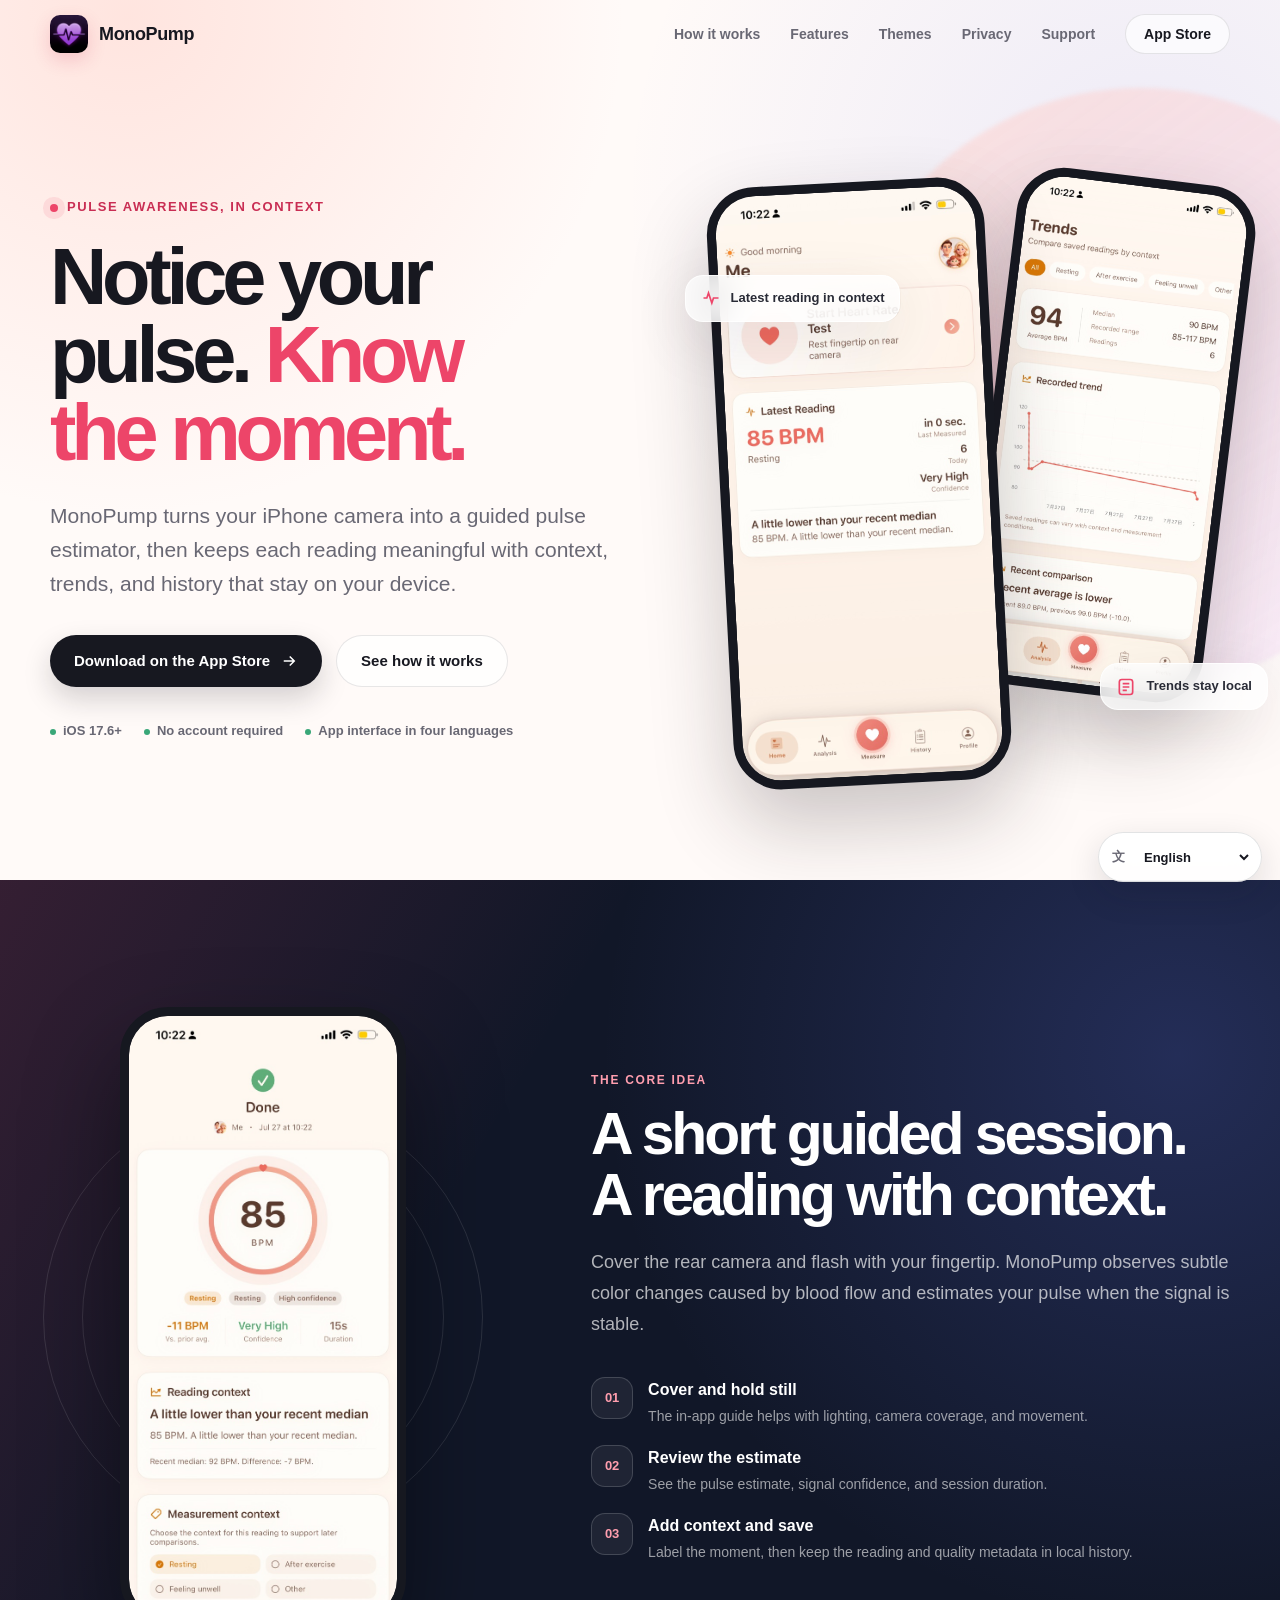
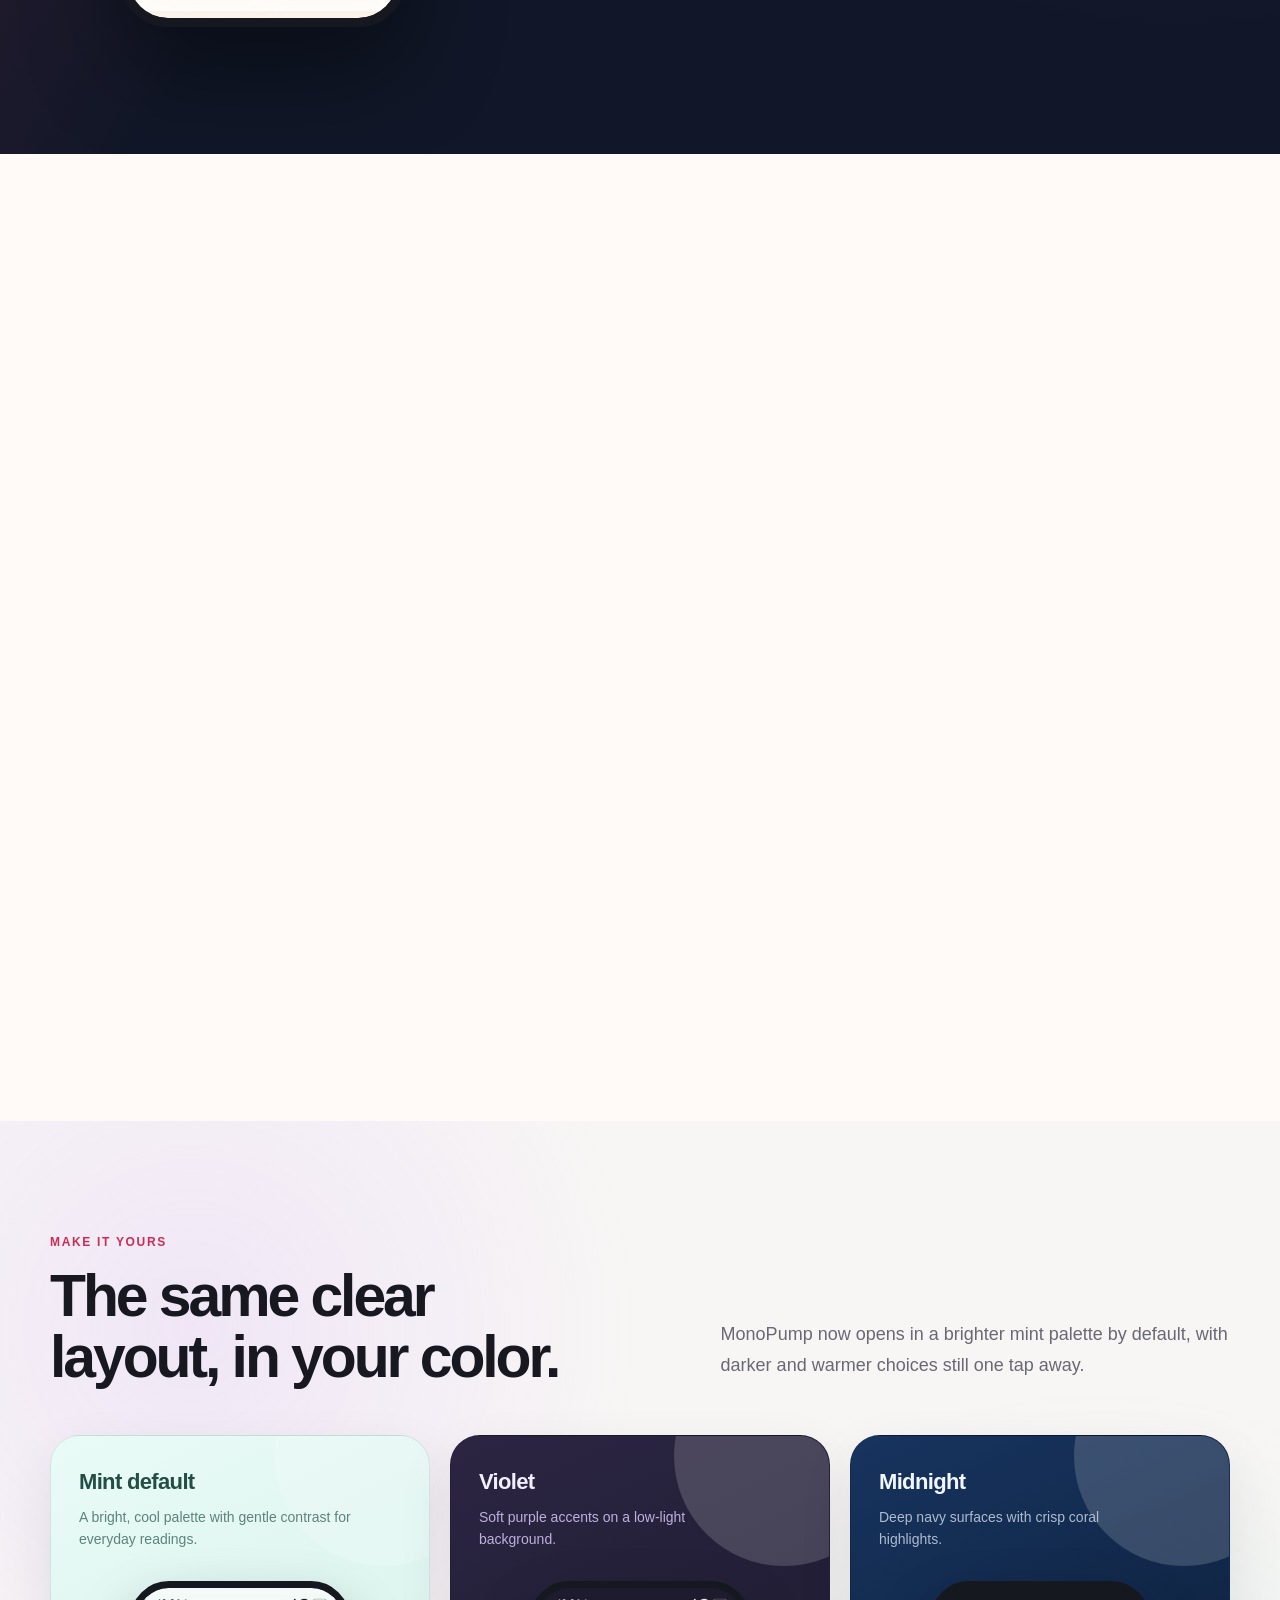
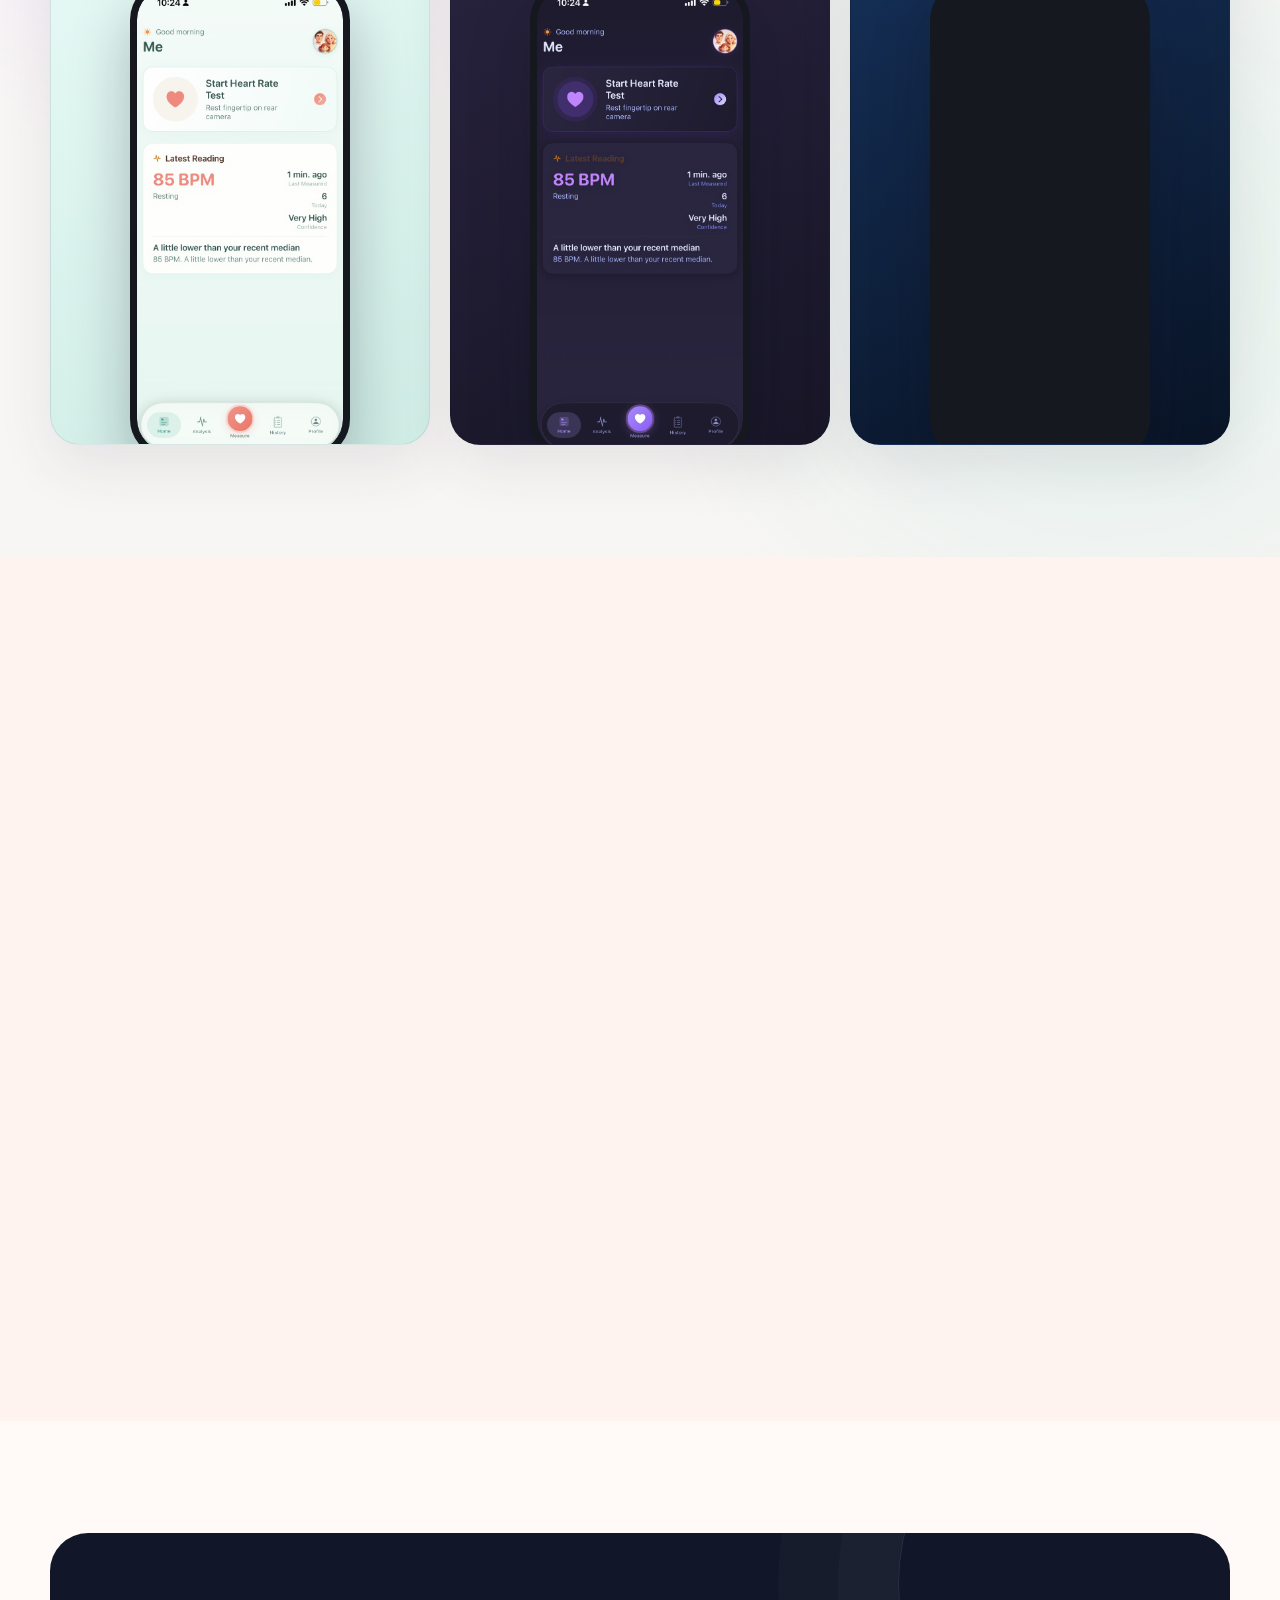
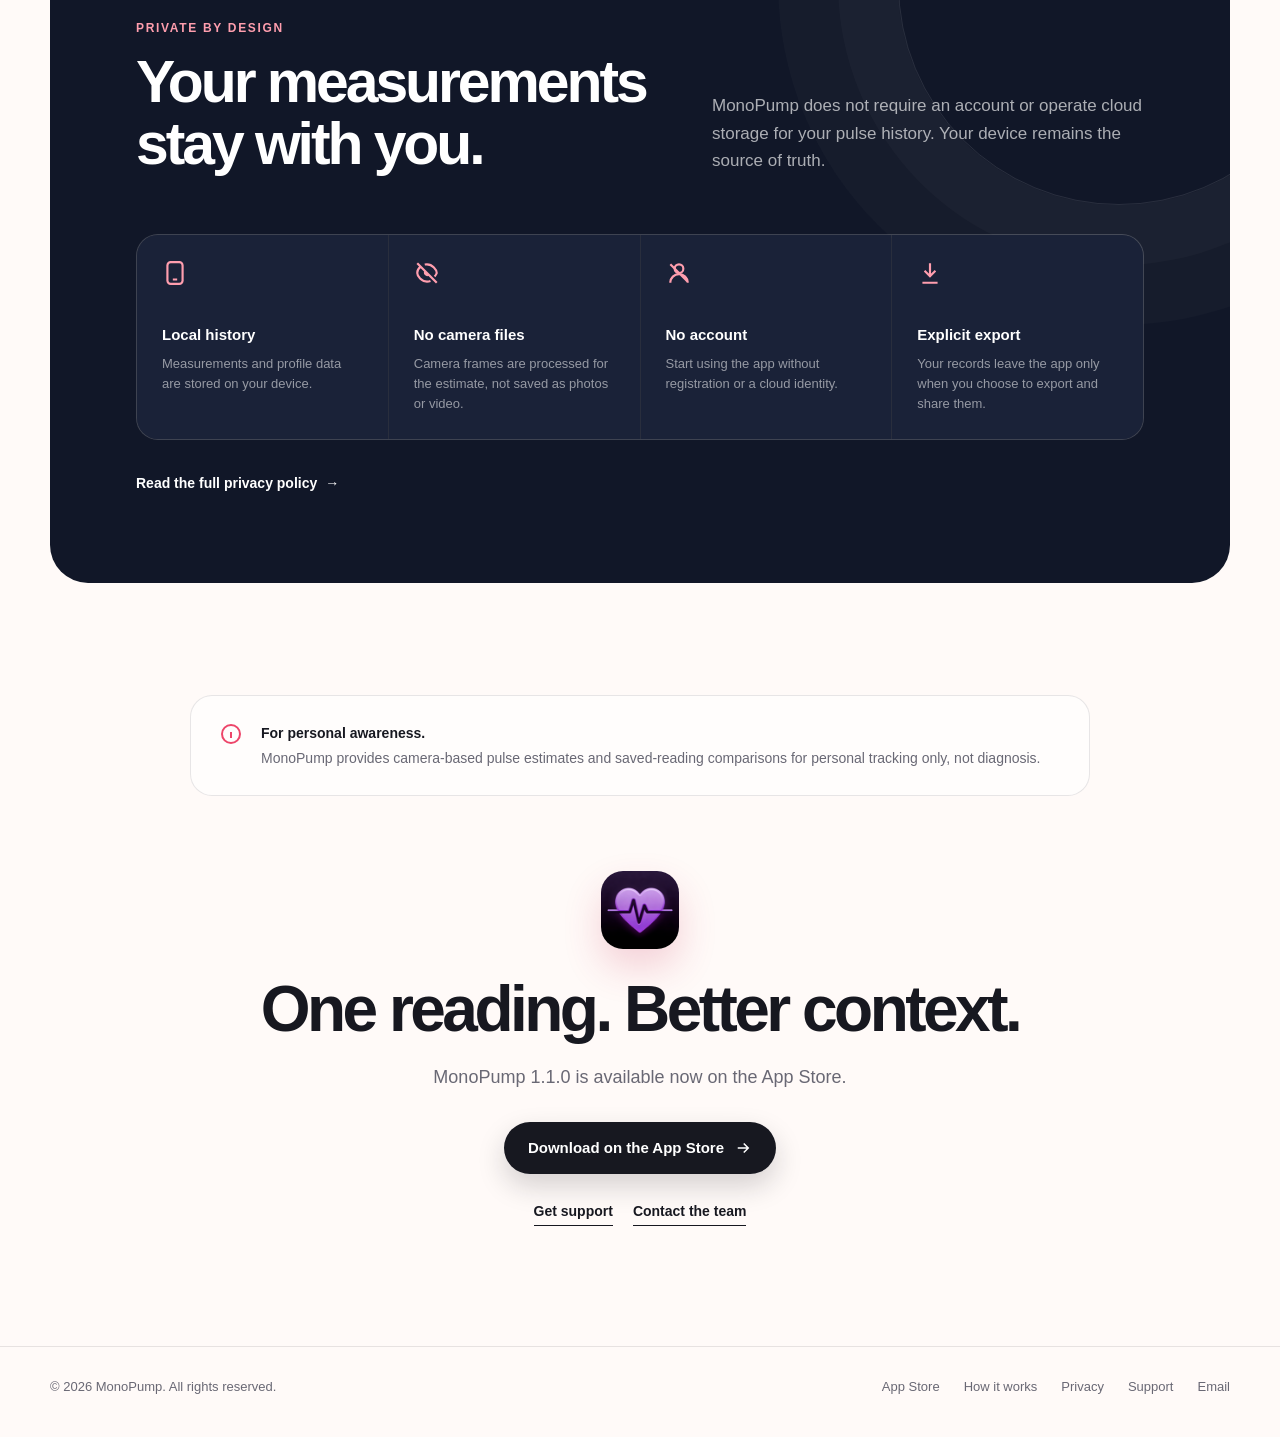
==== commit 28efc932: "fix: remove duplicate launch story" ====
--- a/index.html
+++ b/index.html
@@ -1802,7 +1802,6 @@
             <p>© 2026 MonoPump. All rights reserved.</p>
             <div class="footer-links">
                 <a href="https://apps.apple.com/cn/app/monopump/id6763913464" target="_blank" rel="noopener noreferrer" data-app-store-link>App Store</a>
-                <a href="launch.html">Launch story</a>
                 <a href="#how-it-works">How it works</a>
                 <a href="privacy.html">Privacy</a>
                 <a href="support.html">Support</a>
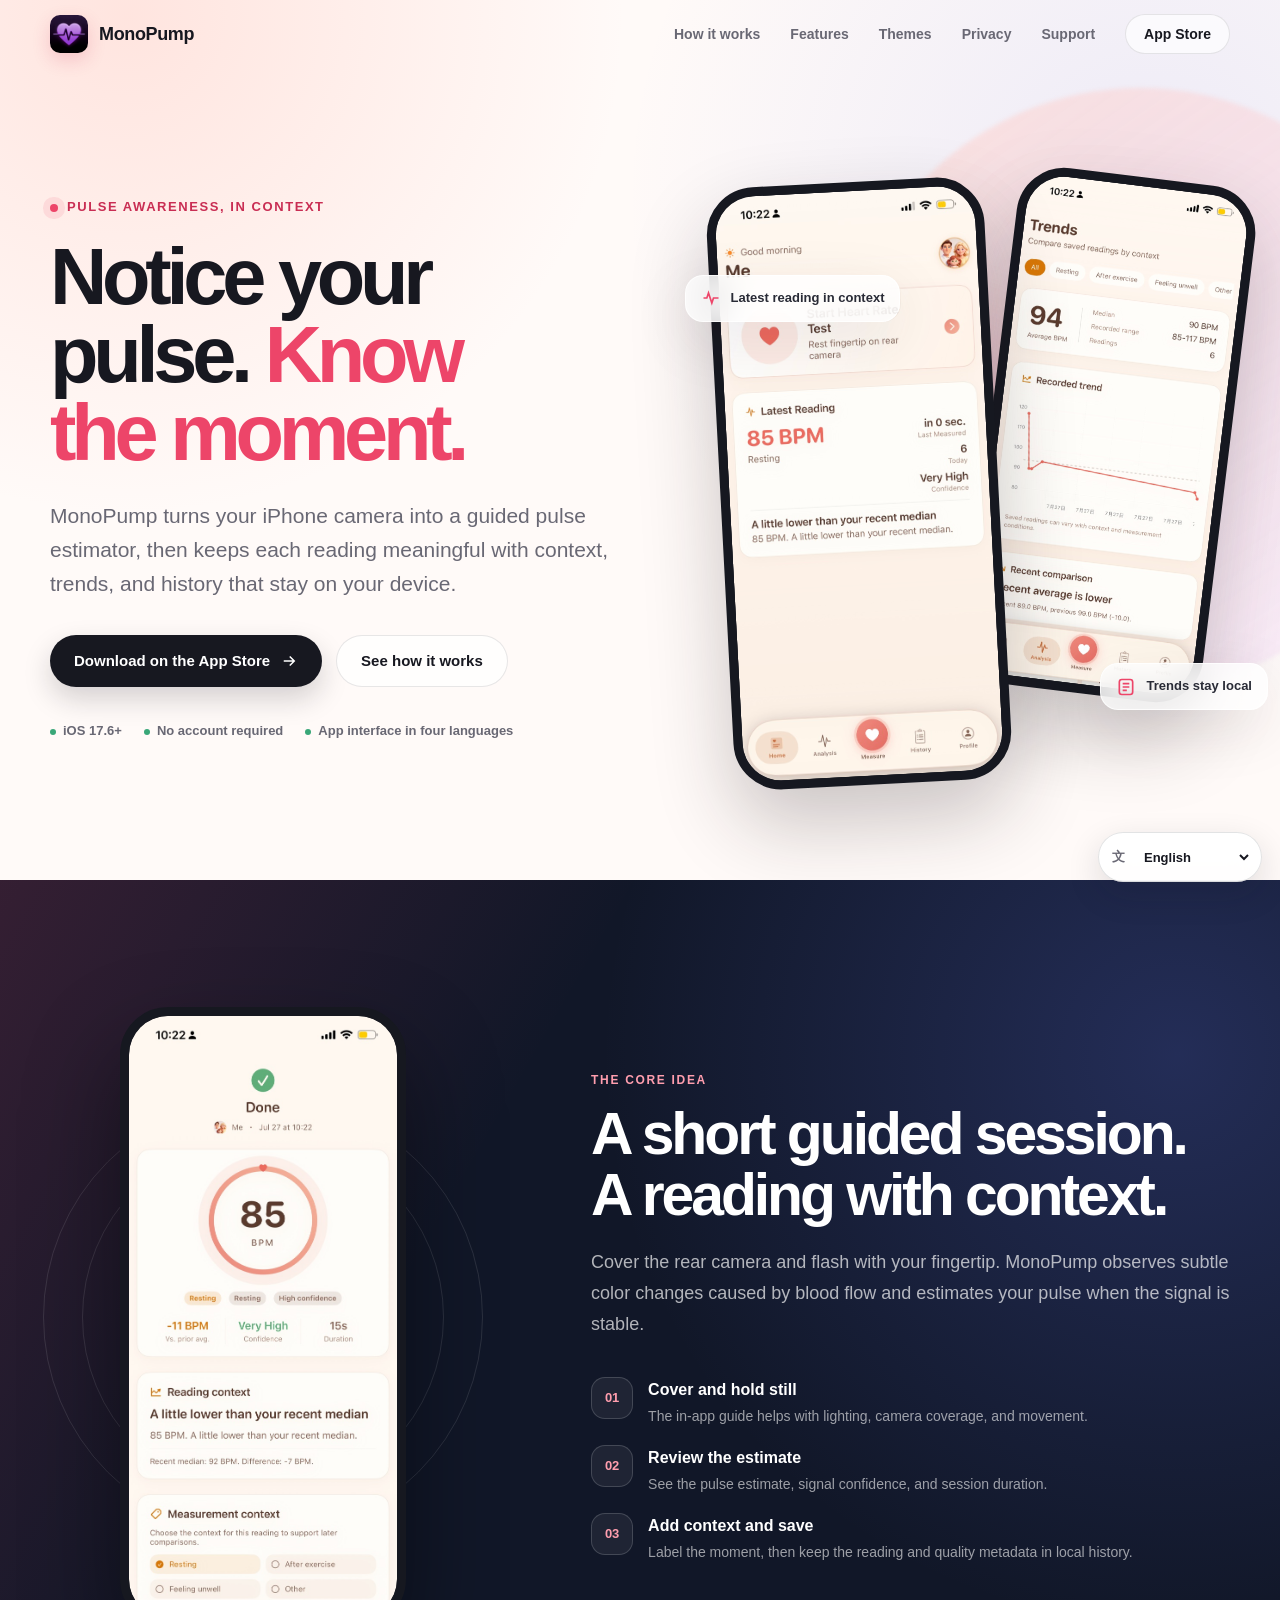
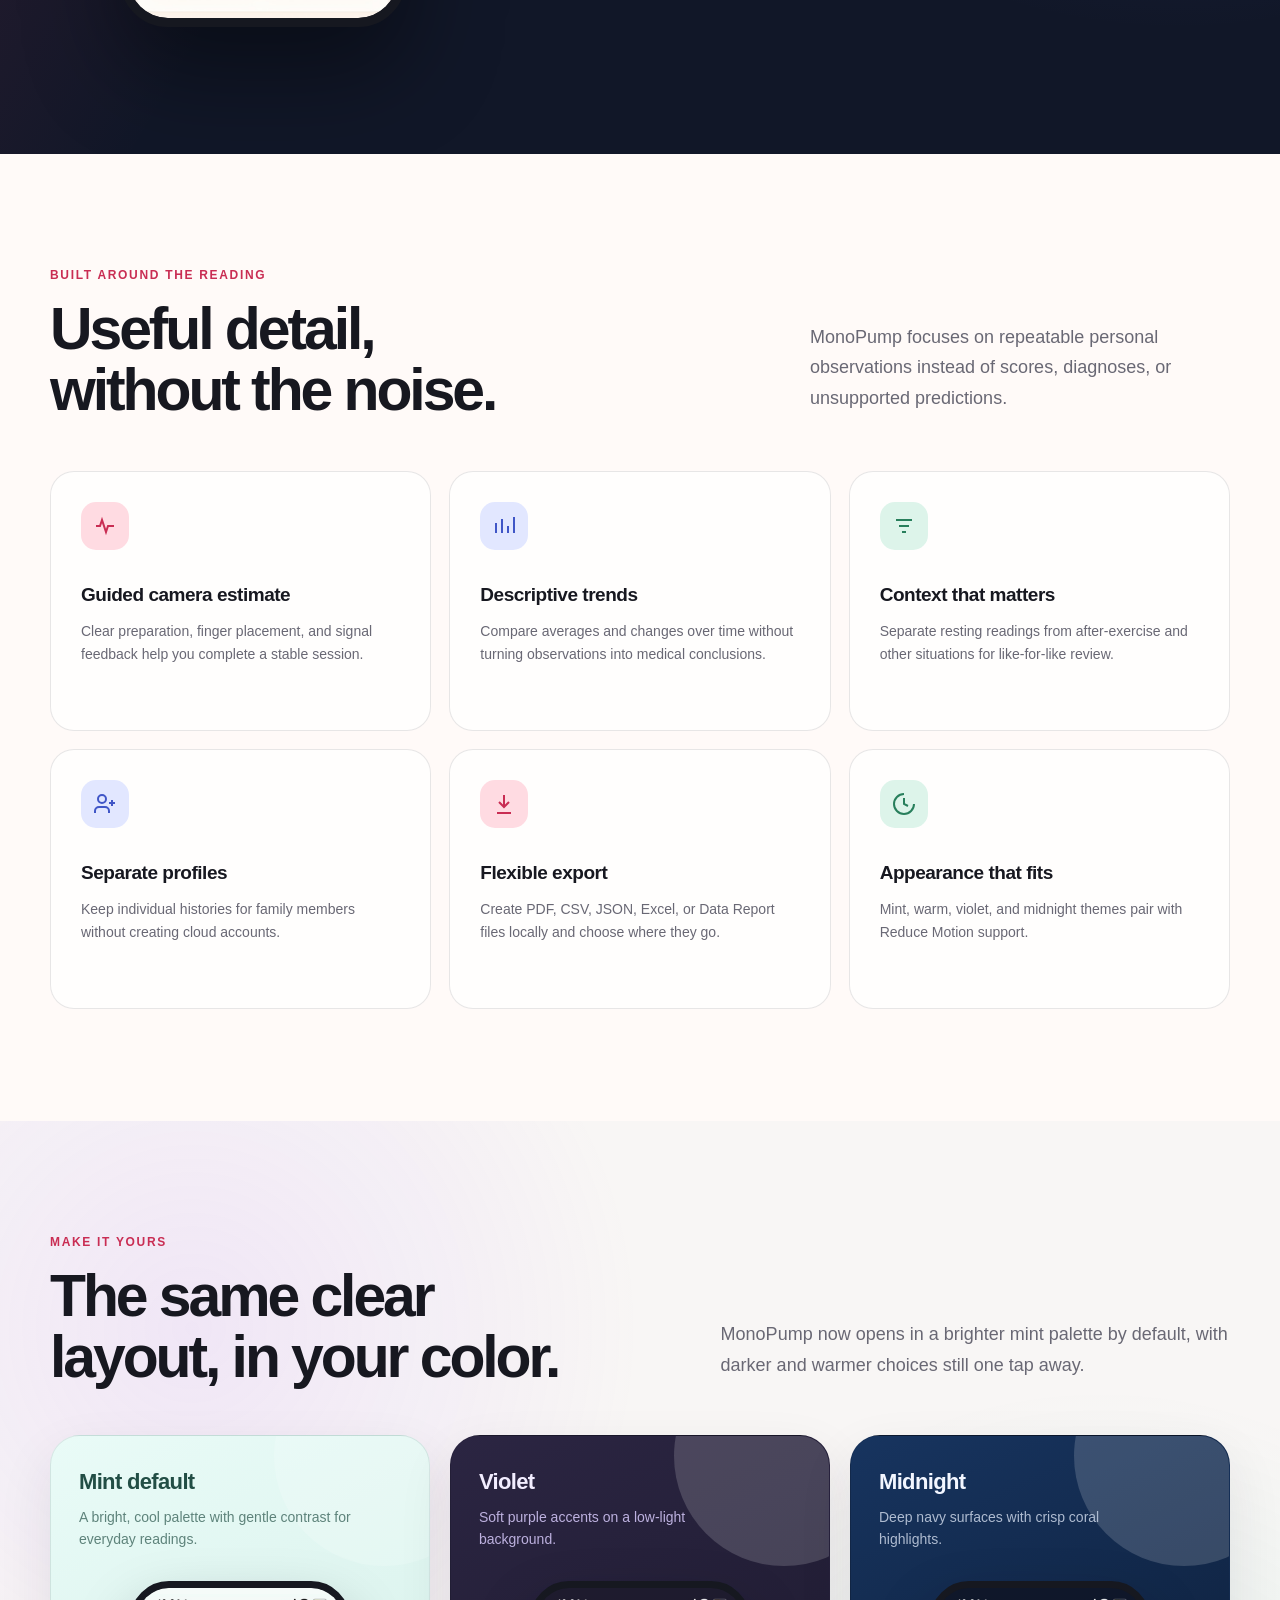
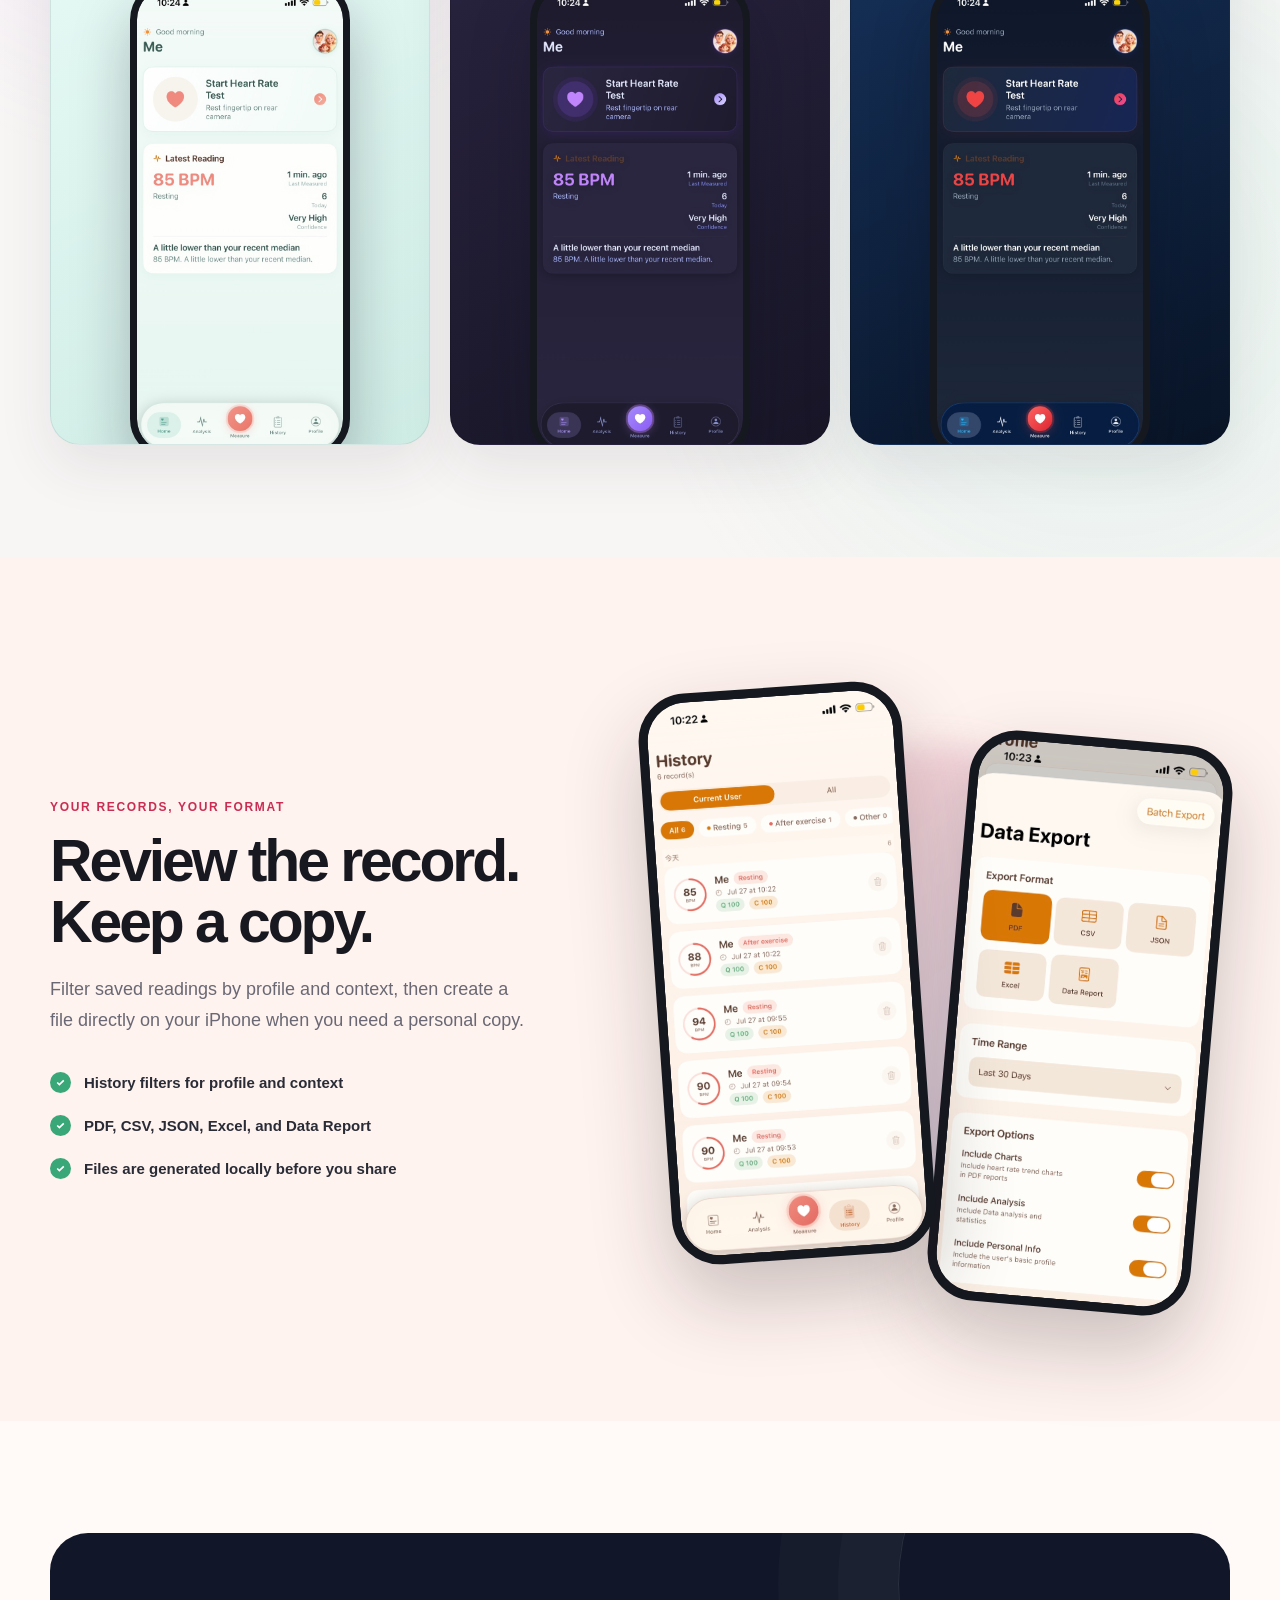
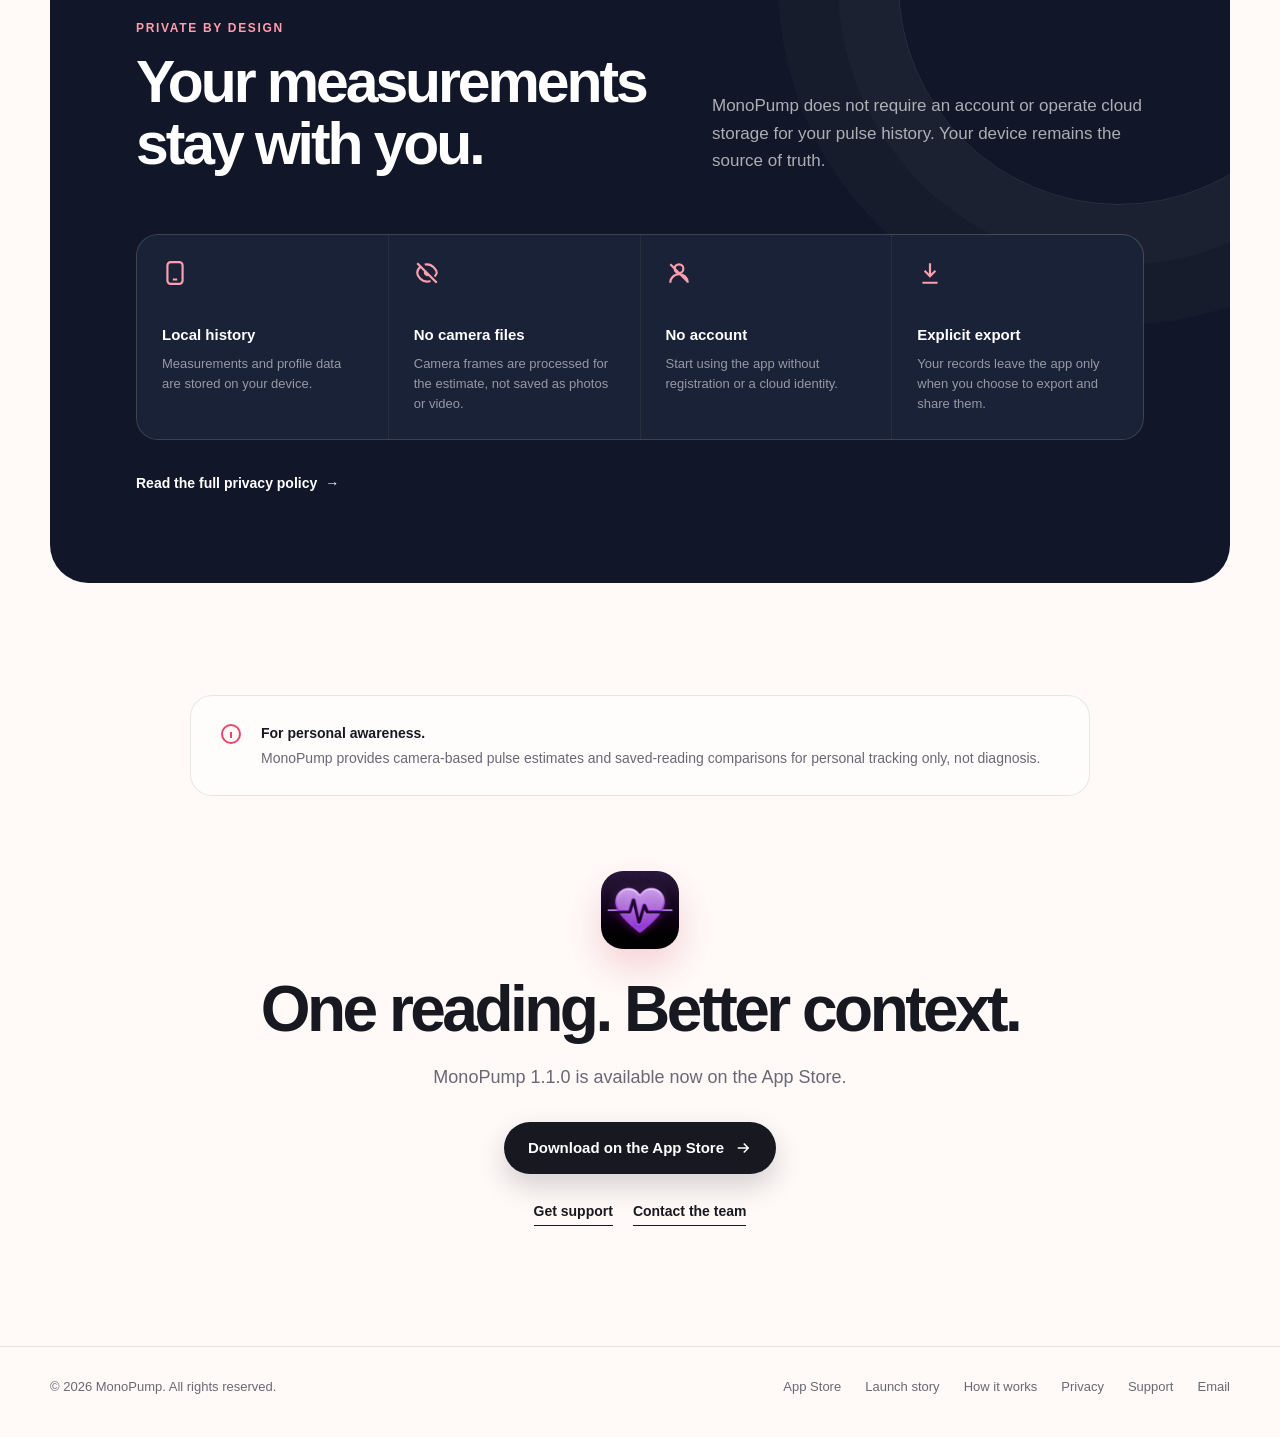
==== commit 84866c9f: "add SEO crawl entrypoints" ====
--- a/index.html
+++ b/index.html
@@ -10,6 +10,12 @@
     <meta property="og:type" content="website">
     <meta property="og:url" content="https://pump.monoware.app/">
     <meta property="og:image" content="https://pump.monoware.app/assets/images/app-icon.png">
+    <meta property="og:image:alt" content="MonoPump app icon for camera pulse tracking on iPhone">
+    <meta name="twitter:card" content="summary_large_image">
+    <meta name="twitter:title" content="MonoPump - Camera Pulse Tracker for iPhone">
+    <meta name="twitter:description" content="Private camera-based pulse estimates with local history, context, and export on iPhone.">
+    <meta name="twitter:image" content="https://pump.monoware.app/assets/images/app-icon.png">
+    <meta name="twitter:image:alt" content="MonoPump app icon for camera pulse tracking on iPhone">
     <link rel="canonical" href="https://pump.monoware.app/">
     <link rel="icon" href="assets/images/app-icon.png" type="image/png">
     <link rel="apple-touch-icon" href="assets/images/app-icon.png">
@@ -1438,11 +1444,43 @@
         "@context": "https://schema.org",
         "@type": "SoftwareApplication",
         "name": "MonoPump",
+        "alternateName": "MonoPump by MonoWare",
         "applicationCategory": "HealthApplication",
+        "applicationSuite": "MonoWare",
         "operatingSystem": "iOS 17.6 or later",
         "softwareVersion": "1.1.0",
         "url": "https://pump.monoware.app/",
+        "mainEntityOfPage": {
+            "@id": "https://pump.monoware.app/"
+        },
+        "image": "https://pump.monoware.app/assets/images/app-icon.png",
+        "screenshot": "https://pump.monoware.app/assets/images/home.jpg",
+        "thumbnailUrl": "https://pump.monoware.app/assets/images/app-icon.png",
+        "keywords": "MonoPump, camera pulse tracker, iPhone pulse estimate, private health log, heart rate trends",
+        "featureList": [
+            "Guided camera pulse estimates",
+            "Contextual trend history",
+            "Local data storage",
+            "Private export",
+            "No account required"
+        ],
         "downloadUrl": "https://apps.apple.com/cn/app/monopump/id6763913464",
+        "installUrl": "https://apps.apple.com/cn/app/monopump/id6763913464",
+        "sameAs": [
+            "https://apps.apple.com/cn/app/monopump/id6763913464"
+        ],
+        "brand": {
+            "@type": "Brand",
+            "name": "MonoWare"
+        },
+        "creator": {
+            "@type": "Organization",
+            "name": "MonoWare"
+        },
+        "publisher": {
+            "@type": "Organization",
+            "name": "MonoWare"
+        },
         "description": "A camera-based pulse tracker with contextual trends and local data storage."
     }
     </script>
@@ -1802,6 +1840,7 @@
             <p>© 2026 MonoPump. All rights reserved.</p>
             <div class="footer-links">
                 <a href="https://apps.apple.com/cn/app/monopump/id6763913464" target="_blank" rel="noopener noreferrer" data-app-store-link>App Store</a>
+                <a href="launch.html">Launch story</a>
                 <a href="#how-it-works">How it works</a>
                 <a href="privacy.html">Privacy</a>
                 <a href="support.html">Support</a>
